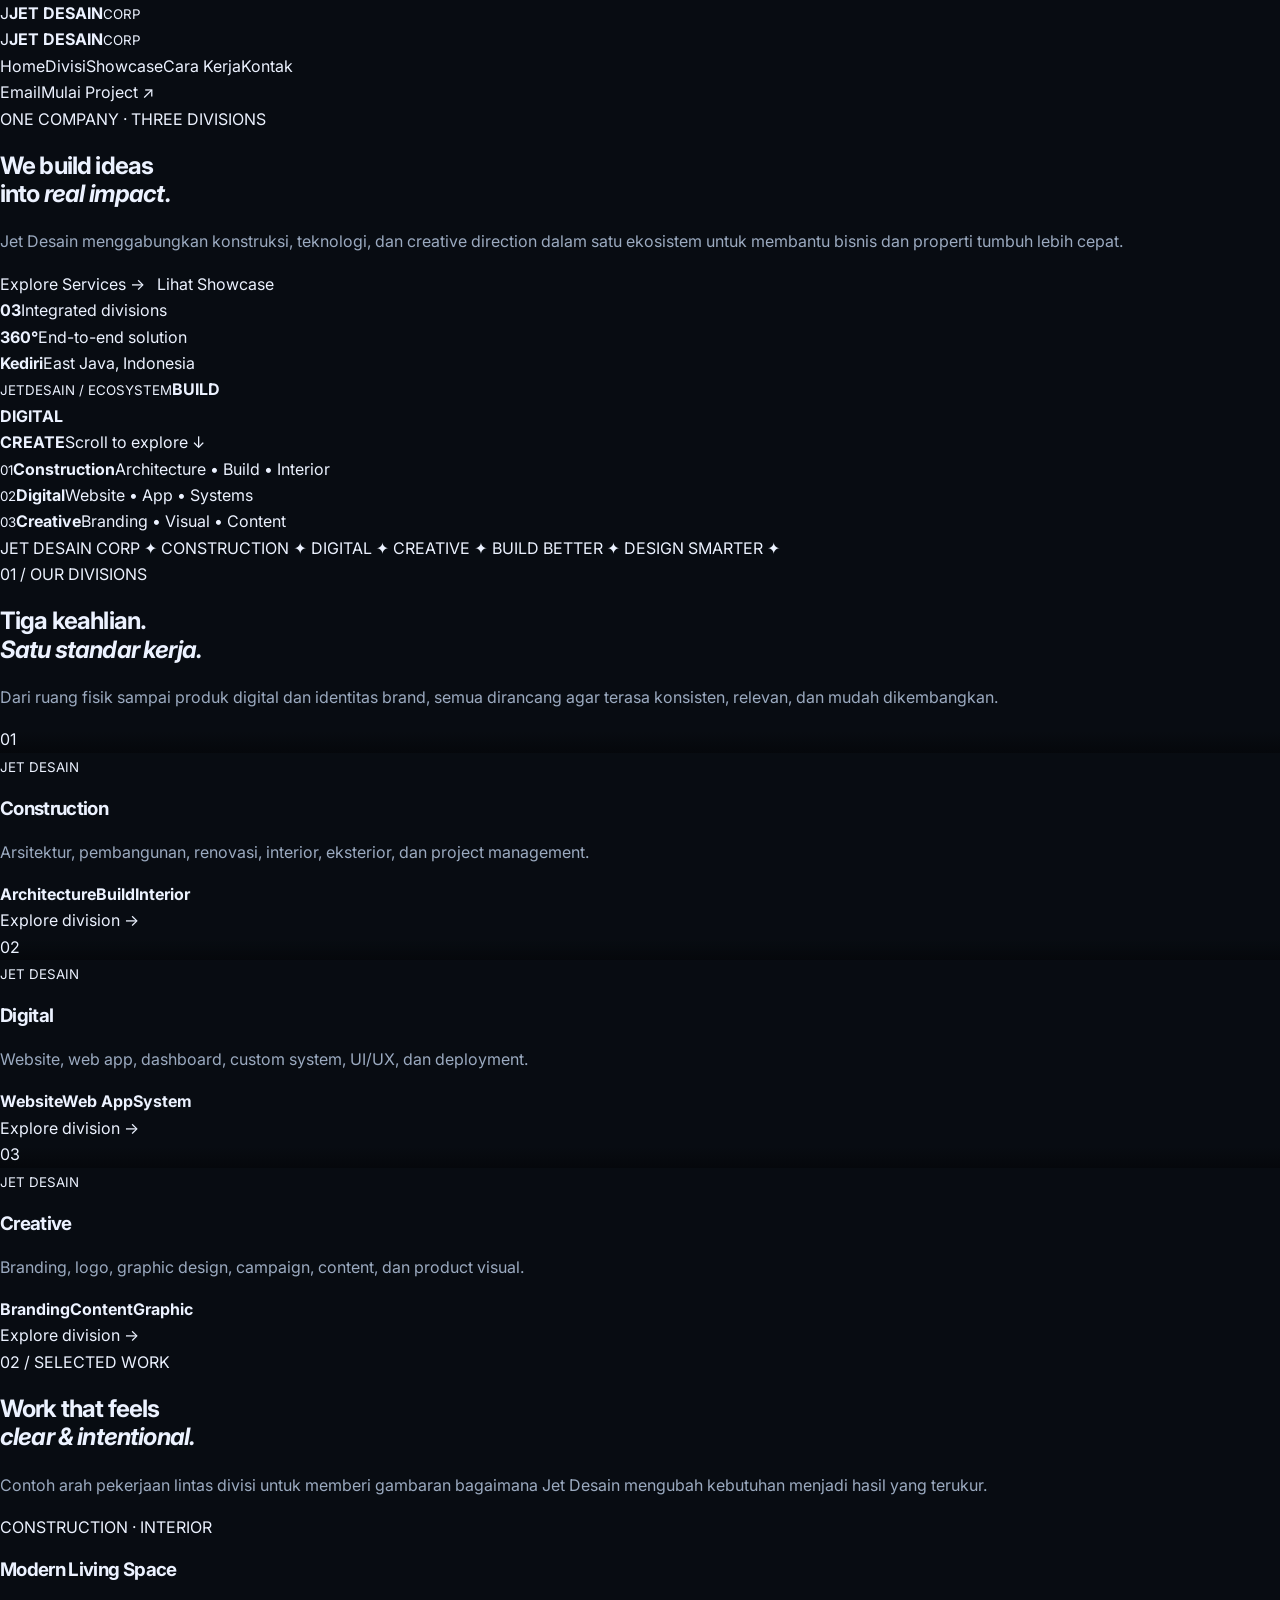
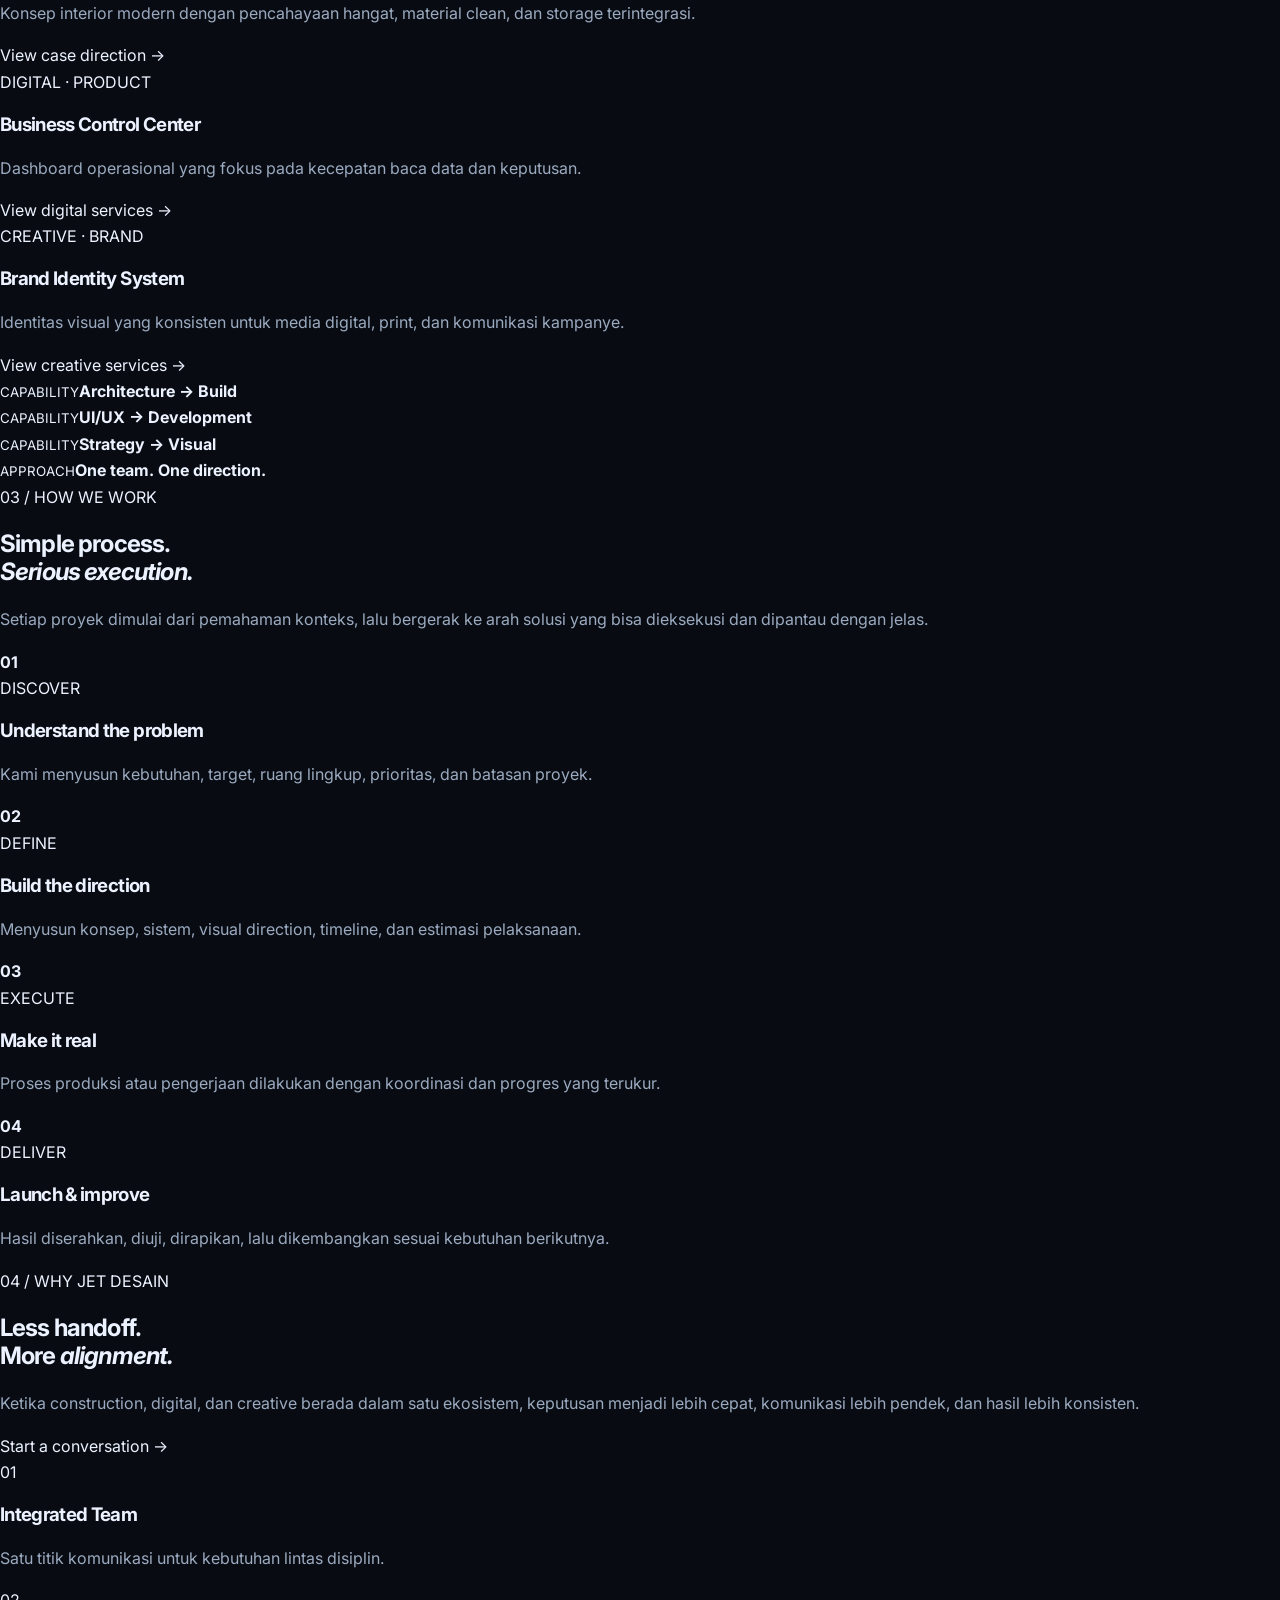
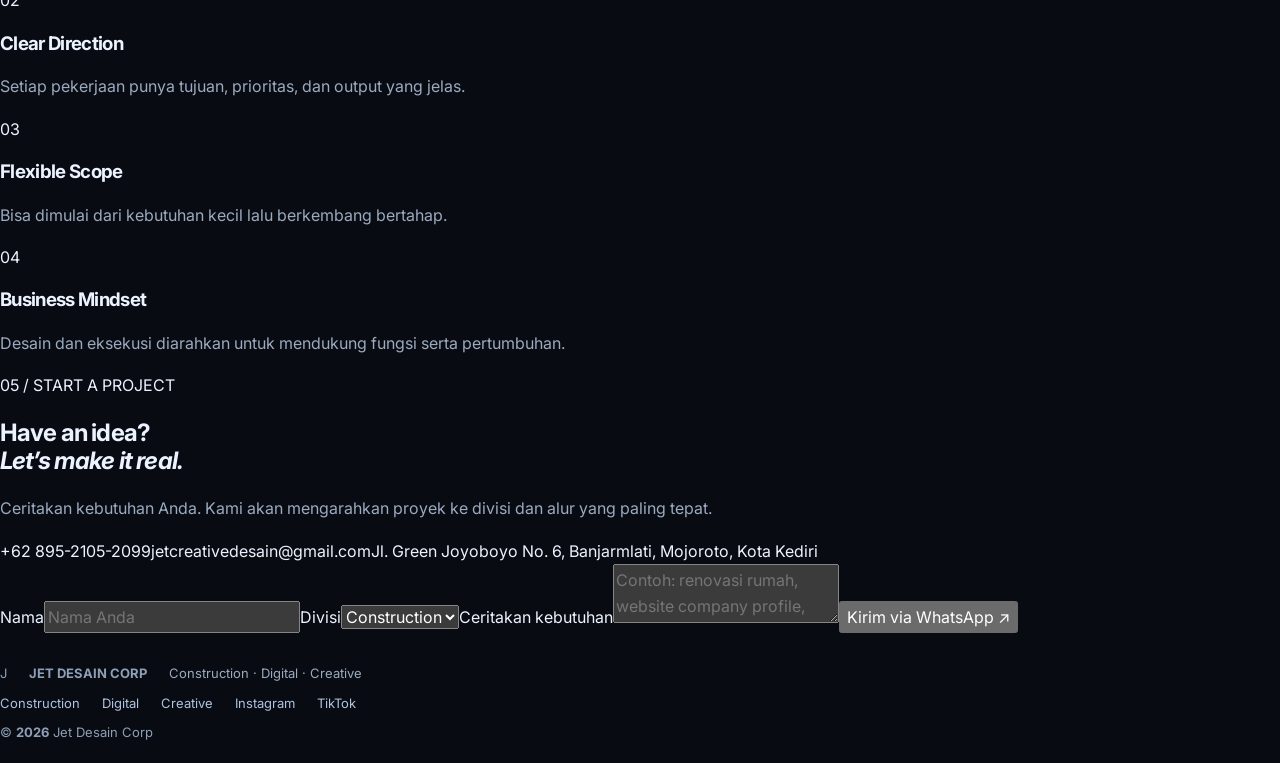
==== index.html @ b4446b08 "Redesign Jet Desain Corp app-like homepage" ====
<!doctype html><html lang="id"><head><meta charset="utf-8"><meta name="viewport" content="width=device-width,initial-scale=1,viewport-fit=cover"><meta name="theme-color" content="#05070b"><meta name="description" content="Jet Desain Corp — Construction, Digital, dan Creative dalam satu ekosistem terintegrasi."><title>Jet Desain Corp — Build. Digital. Creative.</title><link rel="icon" href="assets/favicon.svg"><link rel="manifest" href="manifest.webmanifest"><link rel="preconnect" href="https://fonts.googleapis.com"><link rel="preconnect" href="https://fonts.gstatic.com" crossorigin><link href="https://fonts.googleapis.com/css2?family=Inter:wght@400;500;600;700;800&family=Manrope:wght@500;600;700;800&display=swap" rel="stylesheet"><link rel="stylesheet" href="assets/style.css?v=app-5"></head><body data-page="home">
<div class="loader" id="loader"><div class="loader-mark"><span>J</span><b>JET DESAIN</b><small>CORP</small></div><div class="loader-line"><i></i></div></div>
<a class="skip-link" href="#main">Ke konten utama</a>
<header class="site-header"><div class="nav-shell"><a class="brand" href="index.html"><span class="brand-icon">J</span><span><b>JET DESAIN</b><small>CORP</small></span></a><nav class="desktop-nav"><a class="active" href="#home">Home</a><a href="#divisions">Divisi</a><a href="#showcase">Showcase</a><a href="#workflow">Cara Kerja</a><a href="#contact">Kontak</a></nav><div class="nav-actions"><a class="nav-link" href="mailto:jetcreativedesain@gmail.com">Email</a><a class="nav-cta" href="https://wa.me/6289521052099" target="_blank" rel="noopener">Mulai Project <span>↗</span></a></div></div></header>
<main id="main">
<section class="hero-shell reveal" id="home"><div class="hero-copy"><div class="eyebrow"><span></span>ONE COMPANY · THREE DIVISIONS</div><h1>We build ideas<br>into <em>real impact.</em></h1><p>Jet Desain menggabungkan konstruksi, teknologi, dan creative direction dalam satu ekosistem untuk membantu bisnis dan properti tumbuh lebih cepat.</p><div class="hero-actions"><a class="btn-primary" href="#divisions">Explore Services <span>→</span></a><a class="btn-secondary" href="#showcase">Lihat Showcase</a></div><div class="hero-stats"><div><b>03</b><span>Integrated divisions</span></div><div><b>360°</b><span>End-to-end solution</span></div><div><b>Kediri</b><span>East Java, Indonesia</span></div></div></div><div class="hero-visual"><div class="visual-grid"></div><div class="orbit orbit-a"></div><div class="orbit orbit-b"></div><div class="core-card"><small>JETDESAIN / ECOSYSTEM</small><strong>BUILD<br>DIGITAL<br>CREATE</strong><span>Scroll to explore ↓</span></div><div class="floating-card fc-a"><small>01</small><b>Construction</b><span>Architecture • Build • Interior</span></div><div class="floating-card fc-b"><small>02</small><b>Digital</b><span>Website • App • Systems</span></div><div class="floating-card fc-c"><small>03</small><b>Creative</b><span>Branding • Visual • Content</span></div></div></section>
<section class="ticker"><div>JET DESAIN CORP <span>✦</span> CONSTRUCTION <span>✦</span> DIGITAL <span>✦</span> CREATIVE <span>✦</span> BUILD BETTER <span>✦</span> DESIGN SMARTER <span>✦</span></div></section>
<section class="section reveal" id="divisions"><div class="section-head"><div><span class="kicker">01 / OUR DIVISIONS</span><h2>Tiga keahlian.<br><em>Satu standar kerja.</em></h2></div><p>Dari ruang fisik sampai produk digital dan identitas brand, semua dirancang agar terasa konsisten, relevan, dan mudah dikembangkan.</p></div><div class="division-grid">
<a class="division-card construction-card" href="construction.html"><div class="card-media" style="background-image:linear-gradient(180deg,transparent 20%,rgba(5,7,11,.92)),url('https://images.unsplash.com/photo-1503387762-592deb58ef4e?auto=format&fit=crop&w=1200&q=85')"><span>01</span></div><div class="division-body"><small>JET DESAIN</small><h3>Construction</h3><p>Arsitektur, pembangunan, renovasi, interior, eksterior, dan project management.</p><div class="card-tags"><b>Architecture</b><b>Build</b><b>Interior</b></div><span class="card-link">Explore division →</span></div></a>
<a class="division-card digital-card" href="digital.html"><div class="card-media" style="background-image:linear-gradient(180deg,transparent 20%,rgba(5,7,11,.92)),url('https://images.unsplash.com/photo-1555066931-4365d14bab8c?auto=format&fit=crop&w=1200&q=85')"><span>02</span></div><div class="division-body"><small>JET DESAIN</small><h3>Digital</h3><p>Website, web app, dashboard, custom system, UI/UX, dan deployment.</p><div class="card-tags"><b>Website</b><b>Web App</b><b>System</b></div><span class="card-link">Explore division →</span></div></a>
<a class="division-card creative-card" href="creative.html"><div class="card-media" style="background-image:linear-gradient(180deg,transparent 20%,rgba(5,7,11,.92)),url('https://images.unsplash.com/photo-1558655146-d09347e92766?auto=format&fit=crop&w=1200&q=85')"><span>03</span></div><div class="division-body"><small>JET DESAIN</small><h3>Creative</h3><p>Branding, logo, graphic design, campaign, content, dan product visual.</p><div class="card-tags"><b>Branding</b><b>Content</b><b>Graphic</b></div><span class="card-link">Explore division →</span></div></a>
</div></section>
<section class="section surface reveal" id="showcase"><div class="section-head"><div><span class="kicker">02 / SELECTED WORK</span><h2>Work that feels<br><em>clear & intentional.</em></h2></div><p>Contoh arah pekerjaan lintas divisi untuk memberi gambaran bagaimana Jet Desain mengubah kebutuhan menjadi hasil yang terukur.</p></div><div class="showcase-grid"><article class="showcase large"><div class="showcase-img" style="background-image:url('https://images.unsplash.com/photo-1600607687920-4e2a09cf159d?auto=format&fit=crop&w=1400&q=85')"></div><div class="showcase-info"><span>CONSTRUCTION · INTERIOR</span><h3>Modern Living Space</h3><p>Konsep interior modern dengan pencahayaan hangat, material clean, dan storage terintegrasi.</p><a href="construction.html">View case direction →</a></div></article><article class="showcase"><div class="showcase-img" style="background-image:url('https://images.unsplash.com/photo-1559028012-481c04fa702d?auto=format&fit=crop&w=1000&q=85')"></div><div class="showcase-info"><span>DIGITAL · PRODUCT</span><h3>Business Control Center</h3><p>Dashboard operasional yang fokus pada kecepatan baca data dan keputusan.</p><a href="digital.html">View digital services →</a></div></article><article class="showcase"><div class="showcase-img" style="background-image:url('https://images.unsplash.com/photo-1542744094-3a31f272c490?auto=format&fit=crop&w=1000&q=85')"></div><div class="showcase-info"><span>CREATIVE · BRAND</span><h3>Brand Identity System</h3><p>Identitas visual yang konsisten untuk media digital, print, dan komunikasi kampanye.</p><a href="creative.html">View creative services →</a></div></article></div></section>
<section class="section reveal"><div class="impact-strip"><div><small>CAPABILITY</small><b>Architecture → Build</b></div><div><small>CAPABILITY</small><b>UI/UX → Development</b></div><div><small>CAPABILITY</small><b>Strategy → Visual</b></div><div><small>APPROACH</small><b>One team. One direction.</b></div></div></section>
<section class="section reveal" id="workflow"><div class="section-head"><div><span class="kicker">03 / HOW WE WORK</span><h2>Simple process.<br><em>Serious execution.</em></h2></div><p>Setiap proyek dimulai dari pemahaman konteks, lalu bergerak ke arah solusi yang bisa dieksekusi dan dipantau dengan jelas.</p></div><div class="timeline"><article><b>01</b><div><span>DISCOVER</span><h3>Understand the problem</h3><p>Kami menyusun kebutuhan, target, ruang lingkup, prioritas, dan batasan proyek.</p></div></article><article><b>02</b><div><span>DEFINE</span><h3>Build the direction</h3><p>Menyusun konsep, sistem, visual direction, timeline, dan estimasi pelaksanaan.</p></div></article><article><b>03</b><div><span>EXECUTE</span><h3>Make it real</h3><p>Proses produksi atau pengerjaan dilakukan dengan koordinasi dan progres yang terukur.</p></div></article><article><b>04</b><div><span>DELIVER</span><h3>Launch & improve</h3><p>Hasil diserahkan, diuji, dirapikan, lalu dikembangkan sesuai kebutuhan berikutnya.</p></div></article></div></section>
<section class="section reveal"><div class="why-grid"><div class="why-copy"><span class="kicker">04 / WHY JET DESAIN</span><h2>Less handoff.<br>More <em>alignment.</em></h2><p>Ketika construction, digital, dan creative berada dalam satu ekosistem, keputusan menjadi lebih cepat, komunikasi lebih pendek, dan hasil lebih konsisten.</p><a class="text-link" href="#contact">Start a conversation →</a></div><div class="why-cards"><article><span>01</span><h3>Integrated Team</h3><p>Satu titik komunikasi untuk kebutuhan lintas disiplin.</p></article><article><span>02</span><h3>Clear Direction</h3><p>Setiap pekerjaan punya tujuan, prioritas, dan output yang jelas.</p></article><article><span>03</span><h3>Flexible Scope</h3><p>Bisa dimulai dari kebutuhan kecil lalu berkembang bertahap.</p></article><article><span>04</span><h3>Business Mindset</h3><p>Desain dan eksekusi diarahkan untuk mendukung fungsi serta pertumbuhan.</p></article></div></div></section>
<section class="section contact-section reveal" id="contact"><div class="contact-copy"><span class="kicker">05 / START A PROJECT</span><h2>Have an idea?<br><em>Let’s make it real.</em></h2><p>Ceritakan kebutuhan Anda. Kami akan mengarahkan proyek ke divisi dan alur yang paling tepat.</p><div class="contact-meta"><a href="https://wa.me/6289521052099">+62 895-2105-2099</a><a href="mailto:jetcreativedesain@gmail.com">jetcreativedesain@gmail.com</a><span>Jl. Green Joyoboyo No. 6, Banjarmlati, Mojoroto, Kota Kediri</span></div></div><form class="contact-form" id="contact-form"><label>Nama<input name="name" required placeholder="Nama Anda"></label><label>Divisi<select name="division"><option>Construction</option><option>Digital</option><option>Creative</option><option>Belum yakin</option></select></label><label class="full">Ceritakan kebutuhan<textarea name="message" required placeholder="Contoh: renovasi rumah, website company profile, branding baru..."></textarea></label><button class="btn-primary full" type="submit">Kirim via WhatsApp <span>↗</span></button></form></section>
</main>
<footer class="site-footer"><div class="footer-brand"><span class="brand-icon">J</span><div><b>JET DESAIN CORP</b><p>Construction · Digital · Creative</p></div></div><div class="footer-links"><a href="construction.html">Construction</a><a href="digital.html">Digital</a><a href="creative.html">Creative</a><a href="https://instagram.com/jetdesainkediri">Instagram</a><a href="https://tiktok.com/@jet.desain.interior">TikTok</a></div><span>© <b id="year"></b> Jet Desain Corp</span></footer>
<nav class="bottom-nav"><a class="active" href="#home">Home</a><a href="#divisions">Divisi</a><a class="main-action" href="https://wa.me/6289521052099">+</a><a href="#showcase">Work</a><a href="#contact">Kontak</a></nav>
<script src="assets/script.js?v=app-5"></script></body></html>
---- assets/style.css ----
:root{color-scheme:dark;--blue:#3688ff;--ink:#ecf2ff;--muted:#9baac0;--line:#213044;--bg:#080c12;--card:#111924;--nav:#0b1018}*{box-sizing:border-box}html{scroll-behavior:smooth;scroll-padding-top:26px}body{margin:0;background:var(--bg);color:var(--ink);font:16px/1.65 Inter,system-ui,sans-serif}a{color:inherit;text-decoration:none}button,input,select,textarea{font:inherit}button,a,input,select,textarea{-webkit-tap-highlight-color:transparent}button,a{touch-action:manipulation}a:focus-visible,button:focus-visible,input:focus-visible,select:focus-visible,textarea:focus-visible{outline:2px solid #74b4ff;outline-offset:4px}[hidden]{display:none!important}svg.icon{width:22px;height:22px;fill:none;stroke:currentColor;stroke-width:1.6;stroke-linecap:round;stroke-linejoin:round;vertical-align:middle;flex-shrink:0}h1,h2,h3{line-height:1.18;letter-spacing:-.035em}p{color:var(--muted)}.side-nav{position:fixed;inset:0 auto 0 0;width:224px;padding:36px 20px;border-right:1px solid var(--line);background:var(--nav);display:flex;flex-direction:column}.app-brand{display:flex;align-items:center;gap:12px;padding:0 10px;margin-bottom:56px}.logo{display:grid;place-items:center;width:40px;height:40px;background:#2679f0;border-radius:13px;font-weight:800}.app-brand b{font-size:15px;letter-spacing:.03em}.app-brand small{display:block;font-size:11px;letter-spacing:.3em;color:#879bb7}.side-nav nav{display:grid;gap:8px}.side-nav nav a{display:flex;gap:14px;align-items:center;padding:13px 17px;color:var(--muted);border-radius:12px;font-size:14px}.side-nav nav a.active,.side-nav nav a:hover{background:#142743;color:#79b4ff}.side-nav i{font-style:normal}.side-card{margin-top:auto;padding:20px;border:1px solid var(--line);border-radius:16px;font-size:14px}.side-card span{display:block;color:var(--muted);margin-bottom:10px}.side-card a{color:#7eb6ff}.app-main{max-width:1560px;margin-left:224px;padding:38px 48px 24px}.topbar{display:flex;align-items:center;justify-content:space-between;margin-bottom:28px}.top-label,.section-title span,.contact-card>div>span{font-size:11px;letter-spacing:.19em;color:#8b9db7}.topbar h1{font-size:25px;margin:5px 0}.top-actions{display:flex;align-items:center;gap:10px}.icon-btn{display:grid;place-items:center;width:44px;height:44px;border:1px solid var(--line);border-radius:14px}.profile{display:flex;gap:10px;align-items:center;padding:6px 12px 6px 6px;border:1px solid var(--line);border-radius:14px}.profile span{display:grid;place-items:center;background:#1b2b43;width:32px;height:32px;border-radius:10px;font-size:11px}.profile b{font-size:12px}.app-hero{position:relative;display:block;overflow:hidden;padding:48px;border:1px solid #27426a;border-radius:26px;background:radial-gradient(ellipse at 100% 0%,#142d52,transparent 65%),#101924}.badge{font-size:11px;letter-spacing:.15em;color:#81b7ff}.app-hero h2{font-size:clamp(38px,5vw,64px);margin:20px 0;line-height:1.04;max-width:740px;letter-spacing:-.05em}.app-hero em{font-style:normal;color:#4e99ff}.app-hero p{max-width:510px;margin-bottom:26px}.hero-orbit{display:none}.hero-actions{display:flex;gap:12px;flex-wrap:wrap}.primary-btn,.ghost-btn{display:inline-flex;align-items:center;justify-content:center;min-height:48px;padding:12px 21px;border-radius:12px;font-weight:600;font-size:14px;cursor:pointer;transition:background .2s,transform .2s}.primary-btn{background:#2679ef;color:#fff;border:1px solid #3a8afa}.primary-btn:hover{background:#368aff;transform:translateY(-1px)}.ghost-btn{background:transparent;border:1px solid #36506e;color:#bbcee7}.search-panel{margin:24px 0 0;background:transparent}.search-box{display:flex;gap:12px;align-items:center;padding:7px 8px 7px 18px;background:#111a27;border:1px solid var(--line);border-radius:14px}.search-box>span{color:#8ca3c0}.search-box input{flex:1;min-width:0;border:0;outline:none;padding:8px;background:transparent;color:var(--ink)}.search-box button{min-height:42px;border:0;border-radius:10px;padding:8px 20px;background:#203550;color:#c8ddff;cursor:pointer}.chips{display:flex;gap:8px;margin-top:14px;overflow:auto;scrollbar-width:none}.chip{border:1px solid var(--line);background:#101722;border-radius:10px;padding:9px 16px;color:#9eaec5;font-size:14px;cursor:pointer;white-space:nowrap}.chip.active{color:#8dbdff;border-color:#365988;background:#152a47}.content-section{padding-top:40px}.section-title{display:flex;justify-content:space-between;align-items:end;gap:16px;margin-bottom:20px}.section-title h2{font-size:25px;margin:8px 0 0}.section-title small{font-size:13px;color:var(--muted)}.division-list{display:grid;grid-template-columns:repeat(3,minmax(0,1fr));gap:16px}.division-item{position:relative;background:linear-gradient(145deg,#142031,#101720);border:1px solid var(--line);border-radius:19px;padding:25px;transition:transform .2s,border-color .2s}.division-item:hover{transform:translateY(-4px);border-color:#477bbd}.division-symbol,.project-icon,.detail-icon{display:grid;place-items:center;width:49px;height:49px;color:#70adff;background:#192e4d;border:1px solid #2b456b;border-radius:15px;margin-bottom:26px}.division-symbol svg,.detail-icon svg{width:27px;height:27px}.division-item small,.project-list small{font-size:11px;letter-spacing:.12em;color:#8295af}.division-item h3{font-size:22px;margin:8px 0 10px}.division-item p{font-size:14px;margin:0;min-height:68px}.tags{display:flex;gap:6px;flex-wrap:wrap;margin-top:22px}.tags b{font-size:11px;font-weight:400;color:#a4b4ca;background:#1b2738;border-radius:6px;padding:4px 7px}.go{position:absolute;right:24px;top:26px;color:#7e94ae}.metrics{display:flex;flex-wrap:wrap;gap:28px;margin:25px 0 0;padding:20px 0;border-bottom:1px solid var(--line)}.metrics div{display:flex;align-items:center;gap:10px}.metrics strong{font-size:18px;font-weight:600}.metrics span{font-size:13px;color:#8e9fb6}.project-list{display:grid;gap:12px}.project-list article{display:grid;grid-template-columns:auto minmax(0,1fr) auto;align-items:center;gap:18px;padding:22px;border:1px solid var(--line);background:#101720;border-radius:16px}.project-icon{margin:0}.project-list h3{font-size:18px;margin:6px 0}.project-list p{margin:0;font-size:14px}.project-list a{color:#8fbeff;font-size:14px;padding:10px}.contact-card{display:grid;grid-template-columns:minmax(0,1fr) minmax(0,1fr);gap:40px;margin-top:42px;padding:35px;border:1px solid #253a56;border-radius:23px;background:linear-gradient(130deg,#101a28,#0d1520)}.contact-card h2{font-size:32px;margin:12px 0}.contact-links{display:grid;gap:10px;font-size:14px}.contact-links a{color:#8dbdff;overflow-wrap:anywhere}.contact-card form{display:grid;gap:12px;align-content:start}.contact-card label{display:grid;gap:5px;color:#aebcd0;font-size:14px}.contact-card input,.contact-card select,.contact-card textarea{width:100%;min-width:0;padding:12px 14px;border:1px solid #2a3b53;background:#0b121d;color:#e1eaff;border-radius:11px}.contact-card textarea{resize:vertical;min-height:100px}.contact-card input::placeholder,.contact-card textarea::placeholder{color:#8495ac}footer{padding:30px 0 20px;display:grid;gap:8px;color:#8e9fb6;font-size:13px}footer p{margin:0;max-width:680px}footer div{display:flex;gap:22px;flex-wrap:wrap}footer a{color:#afc3df}.bottom-nav{display:none}.detail-app{max-width:1080px;margin:auto;padding:24px 28px 60px}.detail-top{position:sticky;top:14px;z-index:10;display:grid;grid-template-columns:44px 1fr 44px;align-items:center;padding:10px;background:rgba(15,23,35,.94);backdrop-filter:blur(18px);border:1px solid var(--line);border-radius:16px}.detail-top>a{display:grid;place-items:center;min-height:44px;color:#a8caff;background:#172338;border-radius:11px}.detail-top div{text-align:center}.detail-top small{display:block;font-size:10px;letter-spacing:.2em;color:#8fa4c0}.detail-top b{font-size:15px}.detail-hero{margin-top:22px;padding:44px;border:1px solid #2b4263;border-radius:23px;background:radial-gradient(ellipse at top right,#172e4e,transparent 70%),#101822}.detail-code{font-size:11px;letter-spacing:.18em;color:#8bbcff}.detail-icon{margin:24px 0}.detail-hero h1{font-size:clamp(38px,6vw,64px);margin:20px 0}.detail-hero p{max-width:610px;margin-bottom:28px}.service-board,.process-board{margin-top:36px}.service-board h2,.process-board h2,.quote-card h2{font-size:26px}.service-grid{display:grid;grid-template-columns:repeat(3,minmax(0,1fr));gap:14px}.service-grid article{padding:24px;border:1px solid var(--line);border-radius:17px;background:#101822}.service-grid i{display:grid;place-items:center;width:40px;height:40px;background:#1a2c47;border-radius:12px;color:#83b7ff;font-style:normal}.service-grid h3{font-size:18px;margin:22px 0 12px}.service-grid p{font-size:15px;margin:0}.process-board ol{list-style:none;padding:0;display:grid;grid-template-columns:repeat(2,minmax(0,1fr));gap:14px}.process-board li{display:flex;gap:20px;background:#101822;border:1px solid var(--line);padding:22px;border-radius:16px}.process-board li>b{font-size:20px;color:#629ff1}.process-board strong,.process-board small{display:block}.process-board small{font-size:14px;color:#93a5bf;margin-top:6px}.quote-card{margin-top:35px;border-radius:20px;padding:30px;background:#132540;border:1px solid #304c76}.division-switch{display:flex;gap:10px;flex-wrap:wrap;margin-top:18px}.division-switch a{font-size:14px;padding:9px 15px;border:1px solid var(--line);border-radius:10px;color:#a8bdd9}.division-switch a[aria-current]{background:#1c3455;border-color:#426594;color:#9fcaff}.empty-state{color:#b1c1d8;padding:24px;border:1px dashed #36506e;border-radius:16px;margin-top:16px}.skip-link{position:fixed;top:-90px;left:20px;background:#2679ef;padding:12px 20px;z-index:100}.skip-link:focus{top:12px}@media(min-width:1600px){.app-main{margin-inline:auto;padding-left:272px}}@media(max-width:1100px){.side-nav{width:190px}.app-main{margin-left:190px;padding:30px}.division-list{gap:10px}.division-item{padding:19px}.division-item h3{font-size:20px}.section-title small{display:none}.tags{gap:4px}}@media(max-width:850px){.side-nav{display:none}.app-main{margin:0;padding:24px}.bottom-nav{position:fixed;z-index:30;bottom:0;left:0;right:0;display:grid;grid-template-columns:repeat(5,minmax(0,1fr));gap:4px;background:rgba(12,19,30,.97);backdrop-filter:blur(20px);border-top:1px solid #2a3a50;padding:9px 10px calc(9px + env(safe-area-inset-bottom))}.bottom-nav a{display:grid;place-items:center;gap:5px;color:#93a5bf;padding:6px 2px;border-radius:10px;font-size:11px;min-height:52px}.bottom-nav i{display:grid;place-items:center;font-style:normal}.bottom-nav a.active{color:#82b8ff;background:#1a2b44}.bottom-nav .main-action{color:#7db3ff}.bottom-nav .main-action i{background:#2679ef;color:#fff;border-radius:9px;padding:3px}.app-shell,.detail-app{padding-bottom:100px}.contact-card{gap:24px;padding:26px}.division-list{grid-template-columns:1fr}.division-item{display:grid;grid-template-columns:50px minmax(0,1fr);gap:18px;padding:24px}.division-symbol{margin:0}.division-item p{min-height:0}.division-item h3{font-size:23px}.division-item small{font-size:10px}.go{top:23px}.tags{margin-top:14px}.content-section{padding-top:30px}.app-hero{padding:34px}.detail-app{padding-inline:20px}.service-grid{grid-template-columns:repeat(2,minmax(0,1fr))}}@media(max-width:560px){html{scroll-padding-top:18px}.app-main{padding:22px 18px}.topbar{margin-bottom:24px}.topbar h1{font-size:22px}.profile b{display:none}.profile{padding:6px}.top-actions{gap:7px}.top-label{font-size:10px}.app-hero{padding:30px 24px;border-radius:21px}.app-hero h2{font-size:39px}.app-hero p{font-size:15px}.badge{font-size:9px;letter-spacing:.1em}.hero-actions{gap:8px}.hero-actions a{padding:12px 15px;font-size:13px}.section-title h2{font-size:23px}.division-item{padding:20px;gap:14px;grid-template-columns:42px minmax(0,1fr)}.division-symbol{width:42px;height:42px;border-radius:13px}.go{right:16px;top:19px}.division-item h3{font-size:21px}.division-item p{font-size:14px}.metrics{gap:15px}.metrics div{gap:7px}.project-list article{grid-template-columns:40px minmax(0,1fr);gap:14px;padding:18px}.project-icon{width:40px;height:40px}.project-list article>a{grid-column:2;padding:0}.project-list h3{font-size:17px}.contact-card{grid-template-columns:1fr;padding:24px 20px}.contact-card h2{font-size:28px}.search-box input{font-size:14px}.search-box{padding-left:12px;gap:6px}.search-box button{padding:8px 12px;font-size:14px}.chips{gap:6px}.chip{font-size:13px;padding:8px 12px}.detail-app{padding:14px 16px 100px}.detail-hero{padding:28px 23px}.detail-hero h1{font-size:39px}.service-grid{grid-template-columns:1fr}.service-grid article{padding:24px}.process-board ol{grid-template-columns:1fr}.division-switch{gap:6px}.division-switch a{font-size:12px;padding:9px 11px}.quote-card{padding:25px}.service-board h2,.process-board h2{font-size:23px}footer div{gap:14px}a,input,select,textarea{min-width:0}}@media(prefers-reduced-motion:reduce){html{scroll-behavior:auto}*{transition:none!important}}
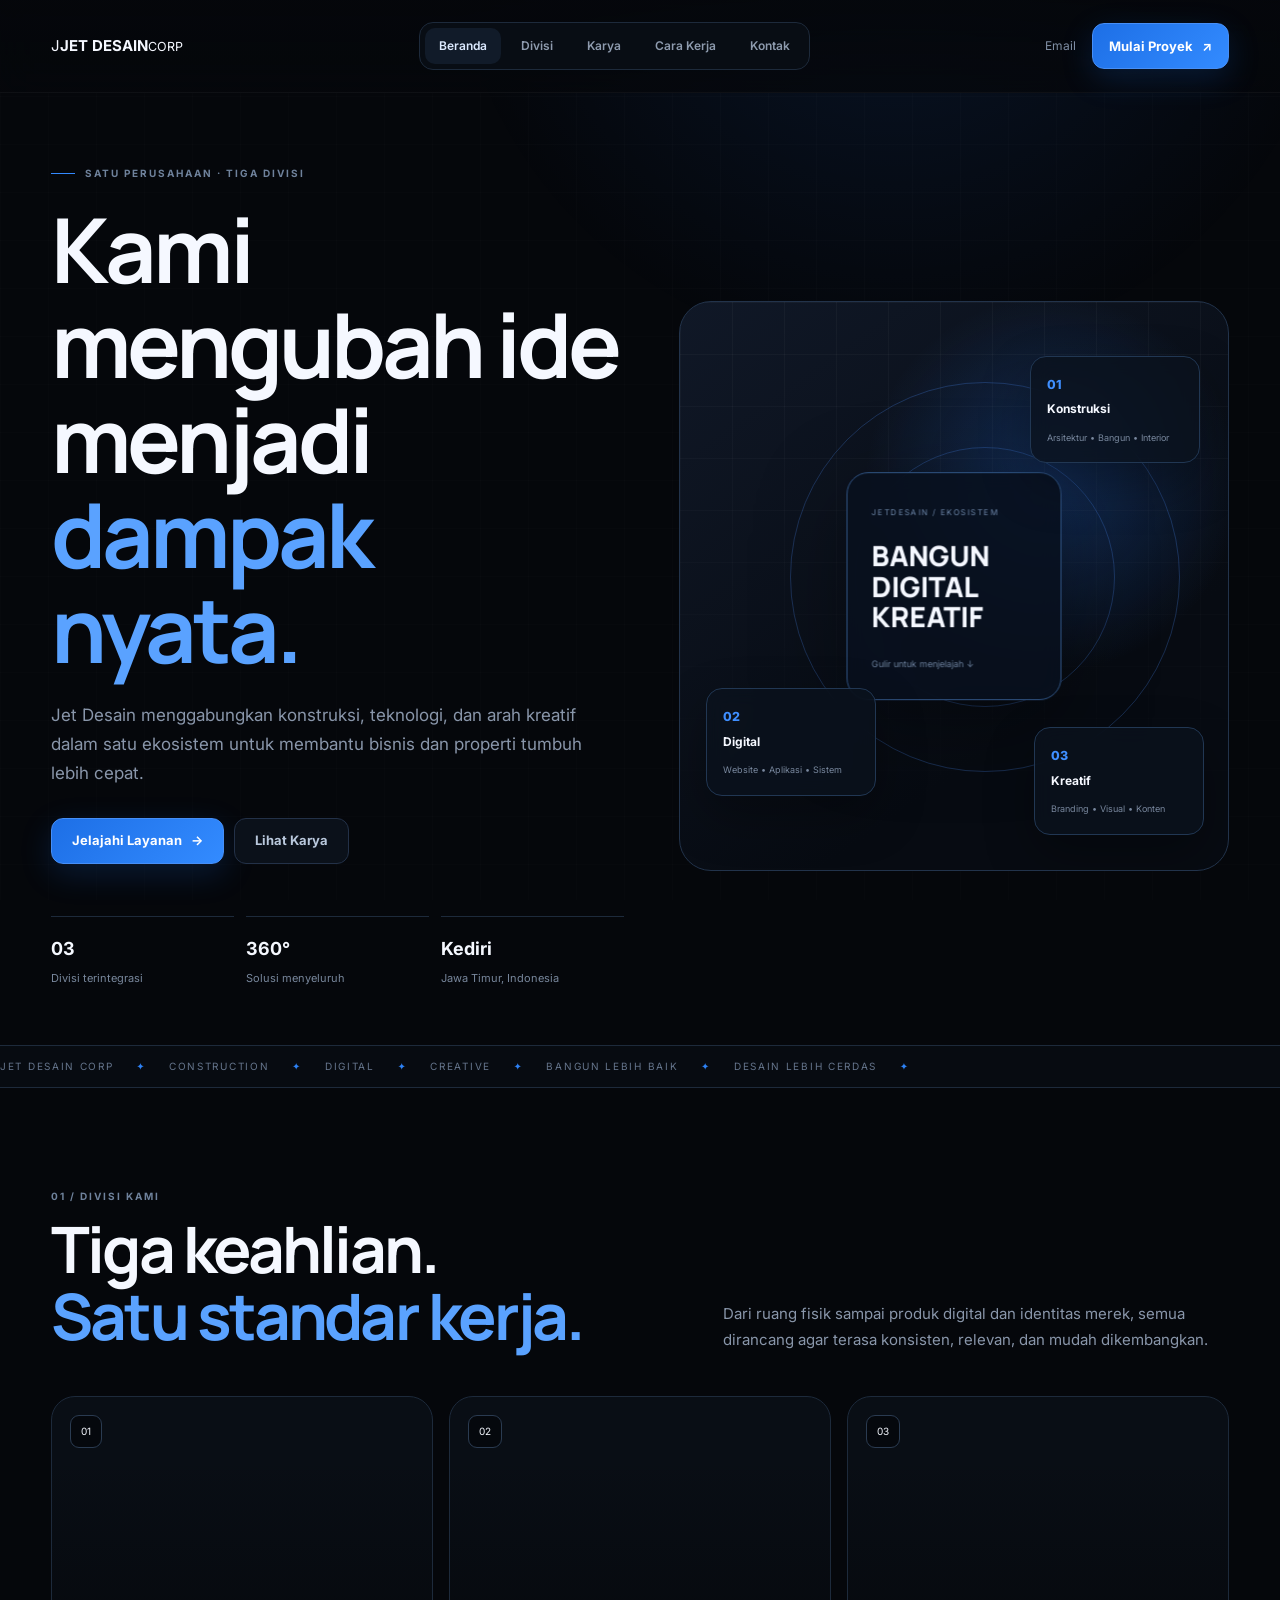
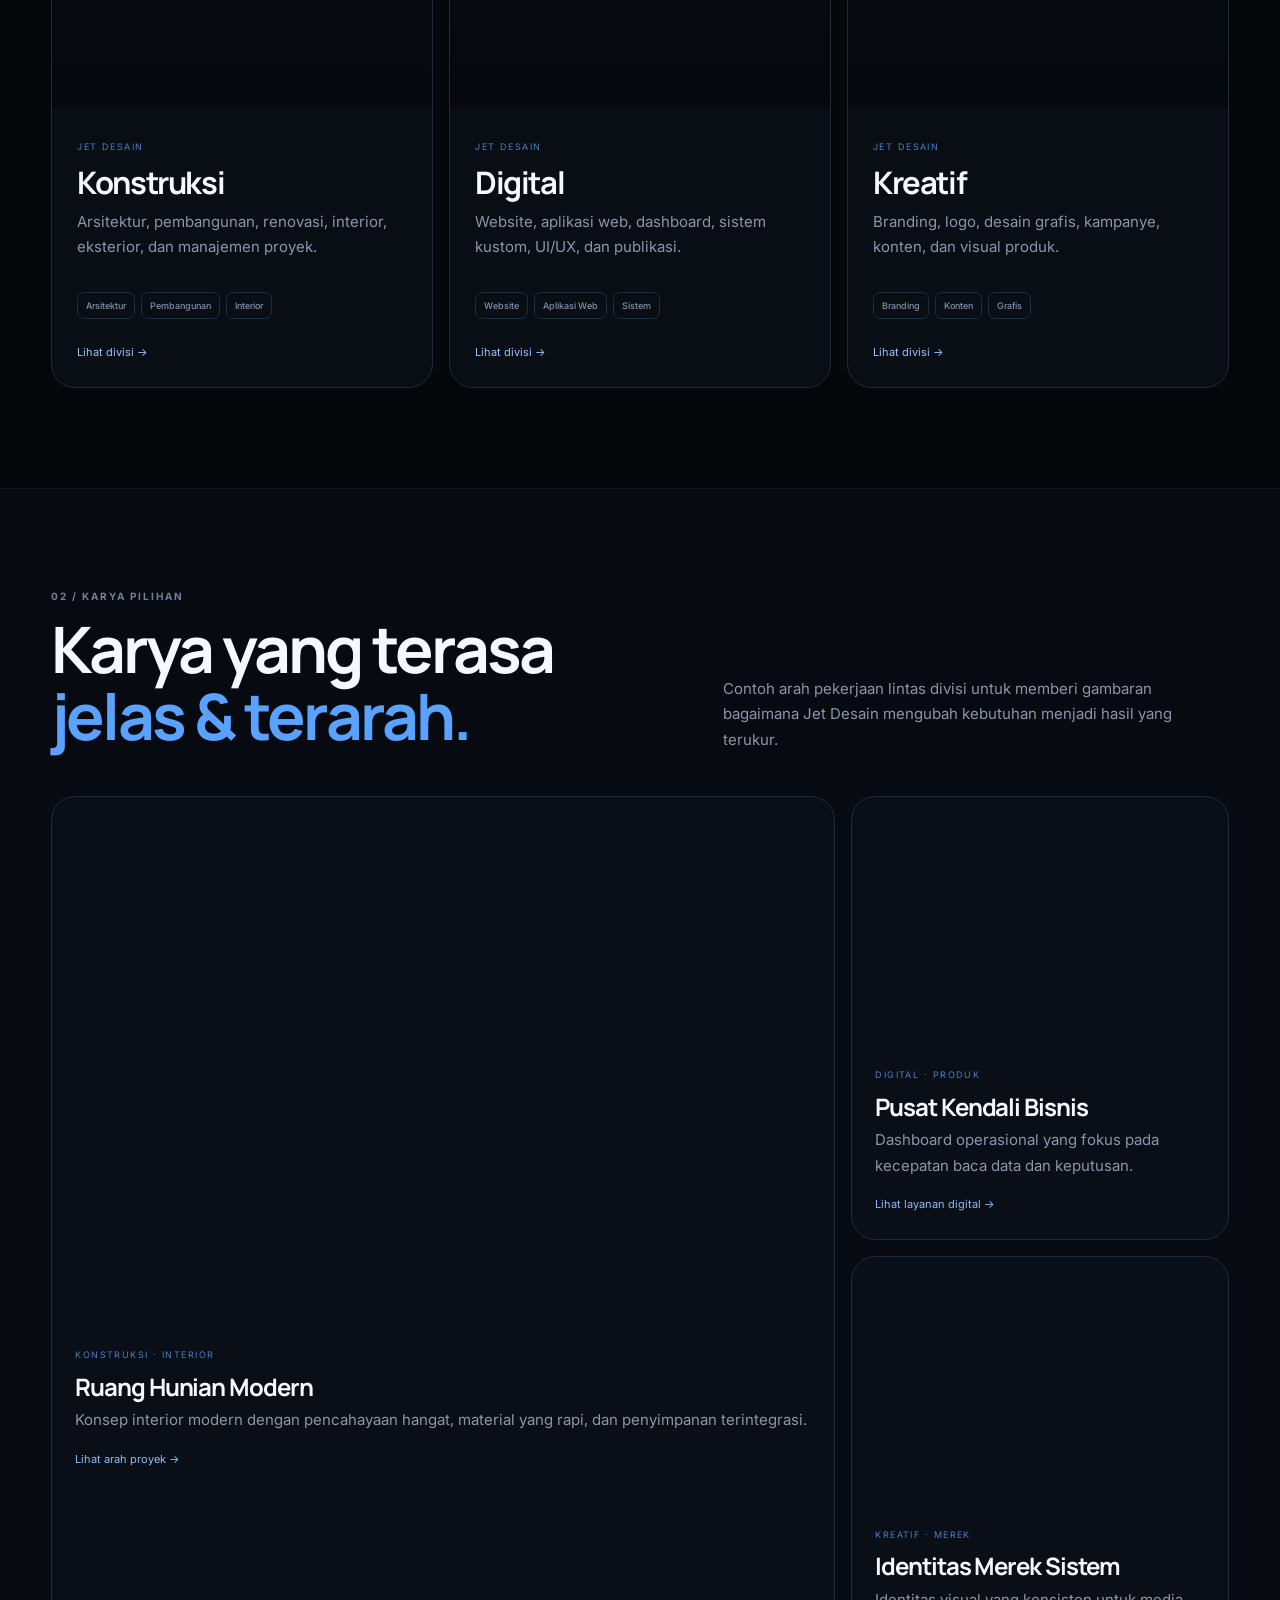
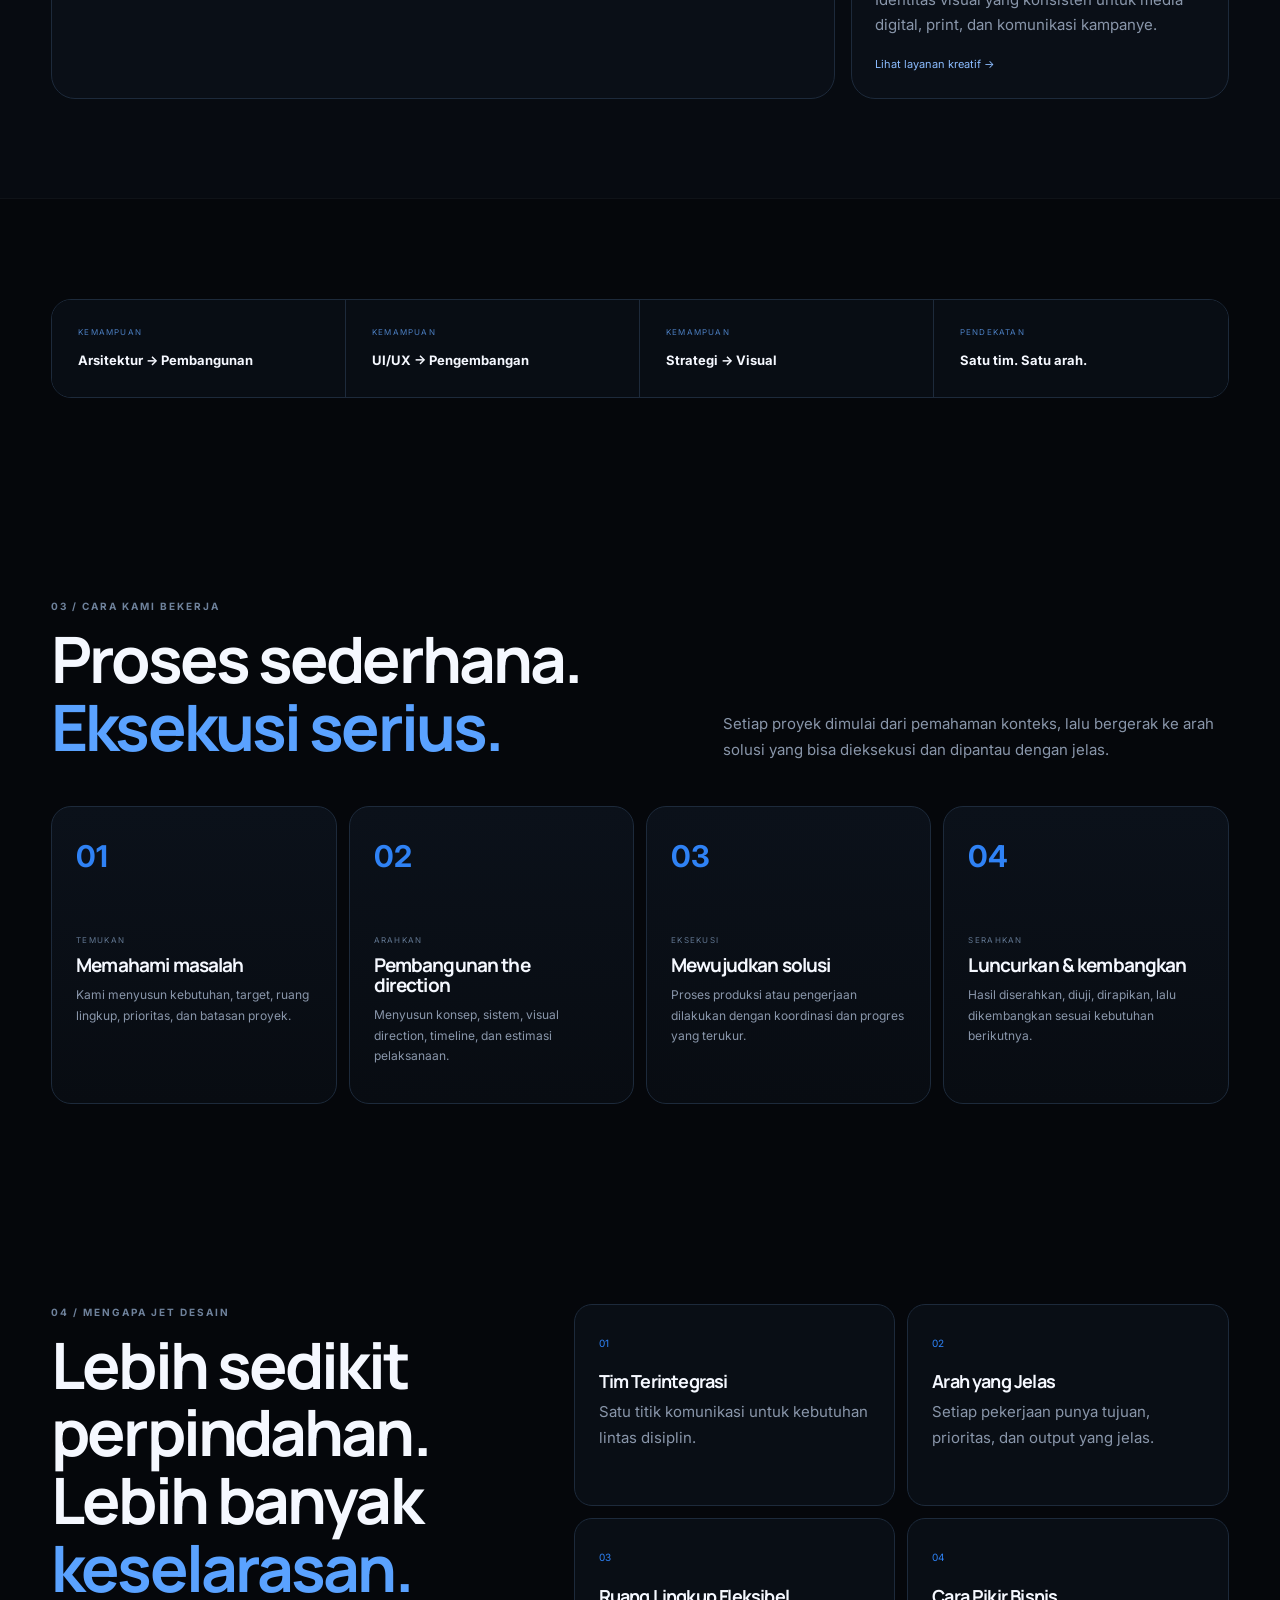
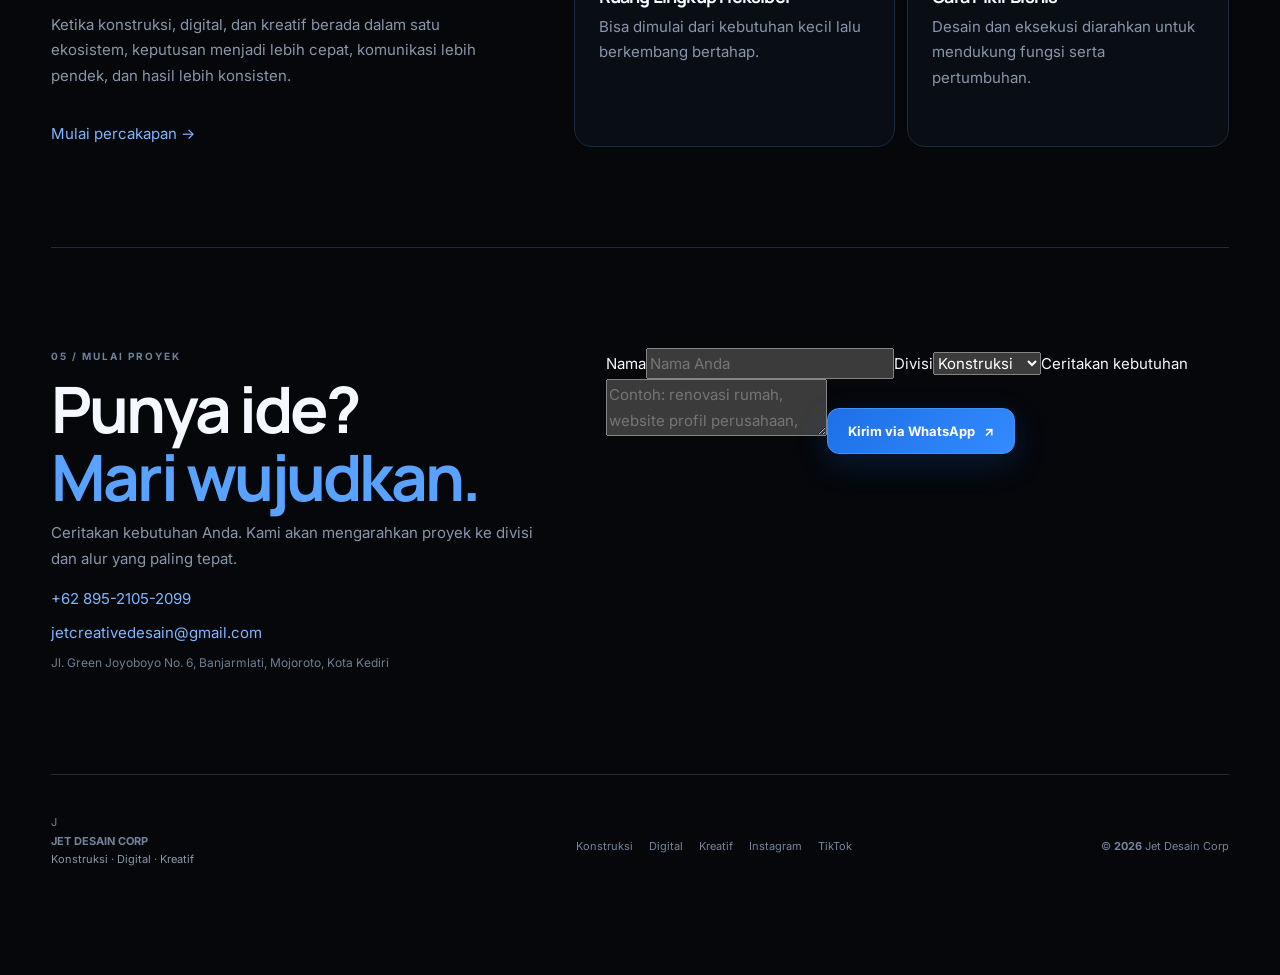
==== commit 8393c267: "Ubah seluruh konten website ke Bahasa Indonesia" ====
--- a/index.html
+++ b/index.html
@@ -1,21 +1,21 @@
-<!doctype html><html lang="id"><head><meta charset="utf-8"><meta name="viewport" content="width=device-width,initial-scale=1,viewport-fit=cover"><meta name="theme-color" content="#05070b"><meta name="description" content="Jet Desain Corp — Construction, Digital, dan Creative dalam satu ekosistem terintegrasi."><title>Jet Desain Corp — Build. Digital. Creative.</title><link rel="icon" href="assets/favicon.svg"><link rel="manifest" href="manifest.webmanifest"><link rel="preconnect" href="https://fonts.googleapis.com"><link rel="preconnect" href="https://fonts.gstatic.com" crossorigin><link href="https://fonts.googleapis.com/css2?family=Inter:wght@400;500;600;700;800&family=Manrope:wght@500;600;700;800&display=swap" rel="stylesheet"><link rel="stylesheet" href="assets/style.css?v=app-5"></head><body data-page="home">
+<!doctype html><html lang="id"><head><meta charset="utf-8"><meta name="viewport" konten="width=device-width,initial-scale=1,viewport-fit=cover"><meta name="theme-color" konten="#05070b"><meta name="description" konten="Jet Desain Corp — Konstruksi, Digital, dan Kreatif dalam satu ekosistem terintegrasi."><title>Jet Desain Corp — Bangun. Digital. Kreatif.</title><link rel="icon" href="assets/favicon.svg"><link rel="manifest" href="manifest.webmanifest"><link rel="preconnect" href="https://fonts.googleapis.com"><link rel="preconnect" href="https://fonts.gstatic.com" crossorigin><link href="https://fonts.googleapis.com/css2?family=Inter:wght@400;500;600;700;800&family=Manrope:wght@500;600;700;800&display=swap" rel="stylesheet"><link rel="stylesheet" href="assets/style.css?v=app-5"></head><body data-page="home">
 <div class="loader" id="loader"><div class="loader-mark"><span>J</span><b>JET DESAIN</b><small>CORP</small></div><div class="loader-line"><i></i></div></div>
 <a class="skip-link" href="#main">Ke konten utama</a>
-<header class="site-header"><div class="nav-shell"><a class="brand" href="index.html"><span class="brand-icon">J</span><span><b>JET DESAIN</b><small>CORP</small></span></a><nav class="desktop-nav"><a class="active" href="#home">Home</a><a href="#divisions">Divisi</a><a href="#showcase">Showcase</a><a href="#workflow">Cara Kerja</a><a href="#contact">Kontak</a></nav><div class="nav-actions"><a class="nav-link" href="mailto:jetcreativedesain@gmail.com">Email</a><a class="nav-cta" href="https://wa.me/6289521052099" target="_blank" rel="noopener">Mulai Project <span>↗</span></a></div></div></header>
+<header class="site-header"><div class="nav-shell"><a class="merek" href="index.html"><span class="merek-icon">J</span><span><b>JET DESAIN</b><small>CORP</small></span></a><nav class="desktop-nav"><a class="active" href="#home">Beranda</a><a href="#divisions">Divisi</a><a href="#showcase">Karya</a><a href="#workflow">Cara Kerja</a><a href="#contact">Kontak</a></nav><div class="nav-actions"><a class="nav-link" href="mailto:jetcreativedesain@gmail.com">Email</a><a class="nav-cta" href="https://wa.me/6289521052099" target="_blank" rel="noopener">Mulai Proyek <span>↗</span></a></div></div></header>
 <main id="main">
-<section class="hero-shell reveal" id="home"><div class="hero-copy"><div class="eyebrow"><span></span>ONE COMPANY · THREE DIVISIONS</div><h1>We build ideas<br>into <em>real impact.</em></h1><p>Jet Desain menggabungkan konstruksi, teknologi, dan creative direction dalam satu ekosistem untuk membantu bisnis dan properti tumbuh lebih cepat.</p><div class="hero-actions"><a class="btn-primary" href="#divisions">Explore Services <span>→</span></a><a class="btn-secondary" href="#showcase">Lihat Showcase</a></div><div class="hero-stats"><div><b>03</b><span>Integrated divisions</span></div><div><b>360°</b><span>End-to-end solution</span></div><div><b>Kediri</b><span>East Java, Indonesia</span></div></div></div><div class="hero-visual"><div class="visual-grid"></div><div class="orbit orbit-a"></div><div class="orbit orbit-b"></div><div class="core-card"><small>JETDESAIN / ECOSYSTEM</small><strong>BUILD<br>DIGITAL<br>CREATE</strong><span>Scroll to explore ↓</span></div><div class="floating-card fc-a"><small>01</small><b>Construction</b><span>Architecture • Build • Interior</span></div><div class="floating-card fc-b"><small>02</small><b>Digital</b><span>Website • App • Systems</span></div><div class="floating-card fc-c"><small>03</small><b>Creative</b><span>Branding • Visual • Content</span></div></div></section>
-<section class="ticker"><div>JET DESAIN CORP <span>✦</span> CONSTRUCTION <span>✦</span> DIGITAL <span>✦</span> CREATIVE <span>✦</span> BUILD BETTER <span>✦</span> DESIGN SMARTER <span>✦</span></div></section>
-<section class="section reveal" id="divisions"><div class="section-head"><div><span class="kicker">01 / OUR DIVISIONS</span><h2>Tiga keahlian.<br><em>Satu standar kerja.</em></h2></div><p>Dari ruang fisik sampai produk digital dan identitas brand, semua dirancang agar terasa konsisten, relevan, dan mudah dikembangkan.</p></div><div class="division-grid">
-<a class="division-card construction-card" href="construction.html"><div class="card-media" style="background-image:linear-gradient(180deg,transparent 20%,rgba(5,7,11,.92)),url('https://images.unsplash.com/photo-1503387762-592deb58ef4e?auto=format&fit=crop&w=1200&q=85')"><span>01</span></div><div class="division-body"><small>JET DESAIN</small><h3>Construction</h3><p>Arsitektur, pembangunan, renovasi, interior, eksterior, dan project management.</p><div class="card-tags"><b>Architecture</b><b>Build</b><b>Interior</b></div><span class="card-link">Explore division →</span></div></a>
-<a class="division-card digital-card" href="digital.html"><div class="card-media" style="background-image:linear-gradient(180deg,transparent 20%,rgba(5,7,11,.92)),url('https://images.unsplash.com/photo-1555066931-4365d14bab8c?auto=format&fit=crop&w=1200&q=85')"><span>02</span></div><div class="division-body"><small>JET DESAIN</small><h3>Digital</h3><p>Website, web app, dashboard, custom system, UI/UX, dan deployment.</p><div class="card-tags"><b>Website</b><b>Web App</b><b>System</b></div><span class="card-link">Explore division →</span></div></a>
-<a class="division-card creative-card" href="creative.html"><div class="card-media" style="background-image:linear-gradient(180deg,transparent 20%,rgba(5,7,11,.92)),url('https://images.unsplash.com/photo-1558655146-d09347e92766?auto=format&fit=crop&w=1200&q=85')"><span>03</span></div><div class="division-body"><small>JET DESAIN</small><h3>Creative</h3><p>Branding, logo, graphic design, campaign, content, dan product visual.</p><div class="card-tags"><b>Branding</b><b>Content</b><b>Graphic</b></div><span class="card-link">Explore division →</span></div></a>
+<section class="hero-shell reveal" id="home"><div class="hero-copy"><div class="eyebrow"><span></span>SATU PERUSAHAAN · TIGA DIVISI</div><h1>Kami mengubah ide<br>menjadi <em>dampak nyata.</em></h1><p>Jet Desain menggabungkan konstruksi, teknologi, dan arah kreatif dalam satu ekosistem untuk membantu bisnis dan properti tumbuh lebih cepat.</p><div class="hero-actions"><a class="btn-primary" href="#divisions">Jelajahi Layanan <span>→</span></a><a class="btn-secondary" href="#showcase">Lihat Karya</a></div><div class="hero-stats"><div><b>03</b><span>Divisi terintegrasi</span></div><div><b>360°</b><span>Solusi menyeluruh</span></div><div><b>Kediri</b><span>Jawa Timur, Indonesia</span></div></div></div><div class="hero-visual"><div class="visual-grid"></div><div class="orbit orbit-a"></div><div class="orbit orbit-b"></div><div class="core-card"><small>JETDESAIN / EKOSISTEM</small><strong>BANGUN<br>DIGITAL<br>KREATIF</strong><span>Gulir untuk menjelajah ↓</span></div><div class="floating-card fc-a"><small>01</small><b>Konstruksi</b><span>Arsitektur • Bangun • Interior</span></div><div class="floating-card fc-b"><small>02</small><b>Digital</b><span>Website • Aplikasi • Sistem</span></div><div class="floating-card fc-c"><small>03</small><b>Kreatif</b><span>Branding • Visual • Konten</span></div></div></section>
+<section class="ticker"><div>JET DESAIN CORP <span>✦</span> CONSTRUCTION <span>✦</span> DIGITAL <span>✦</span> CREATIVE <span>✦</span> BANGUN LEBIH BAIK <span>✦</span> DESAIN LEBIH CERDAS <span>✦</span></div></section>
+<section class="section reveal" id="divisions"><div class="section-head"><div><span class="kicker">01 / DIVISI KAMI</span><h2>Tiga keahlian.<br><em>Satu standar kerja.</em></h2></div><p>Dari ruang fisik sampai produk digital dan identitas merek, semua dirancang agar terasa konsisten, relevan, dan mudah dikembangkan.</p></div><div class="division-grid">
+<a class="division-card construction-card" href="construction.html"><div class="card-media" style="background-image:linear-gradient(180deg,transparent 20%,rgba(5,7,11,.92)),url('https://images.unsplash.com/photo-1503387762-592deb58ef4e?auto=formulirat&fit=crop&w=1200&q=85')"><span>01</span></div><div class="division-body"><small>JET DESAIN</small><h3>Konstruksi</h3><p>Arsitektur, pembangunan, renovasi, interior, eksterior, dan manajemen proyek.</p><div class="card-tags"><b>Arsitektur</b><b>Pembangunan</b><b>Interior</b></div><span class="card-link">Lihat divisi →</span></div></a>
+<a class="division-card digital-card" href="digital.html"><div class="card-media" style="background-image:linear-gradient(180deg,transparent 20%,rgba(5,7,11,.92)),url('https://images.unsplash.com/photo-1555066931-4365d14bab8c?auto=formulirat&fit=crop&w=1200&q=85')"><span>02</span></div><div class="division-body"><small>JET DESAIN</small><h3>Digital</h3><p>Website, aplikasi web, dashboard, sistem kustom, UI/UX, dan publikasi.</p><div class="card-tags"><b>Website</b><b>Aplikasi Web</b><b>Sistem</b></div><span class="card-link">Lihat divisi →</span></div></a>
+<a class="division-card creative-card" href="creative.html"><div class="card-media" style="background-image:linear-gradient(180deg,transparent 20%,rgba(5,7,11,.92)),url('https://images.unsplash.com/photo-1558655146-d09347e92766?auto=formulirat&fit=crop&w=1200&q=85')"><span>03</span></div><div class="division-body"><small>JET DESAIN</small><h3>Kreatif</h3><p>Branding, logo, desain grafis, kampanye, konten, dan visual produk.</p><div class="card-tags"><b>Branding</b><b>Konten</b><b>Grafis</b></div><span class="card-link">Lihat divisi →</span></div></a>
 </div></section>
-<section class="section surface reveal" id="showcase"><div class="section-head"><div><span class="kicker">02 / SELECTED WORK</span><h2>Work that feels<br><em>clear & intentional.</em></h2></div><p>Contoh arah pekerjaan lintas divisi untuk memberi gambaran bagaimana Jet Desain mengubah kebutuhan menjadi hasil yang terukur.</p></div><div class="showcase-grid"><article class="showcase large"><div class="showcase-img" style="background-image:url('https://images.unsplash.com/photo-1600607687920-4e2a09cf159d?auto=format&fit=crop&w=1400&q=85')"></div><div class="showcase-info"><span>CONSTRUCTION · INTERIOR</span><h3>Modern Living Space</h3><p>Konsep interior modern dengan pencahayaan hangat, material clean, dan storage terintegrasi.</p><a href="construction.html">View case direction →</a></div></article><article class="showcase"><div class="showcase-img" style="background-image:url('https://images.unsplash.com/photo-1559028012-481c04fa702d?auto=format&fit=crop&w=1000&q=85')"></div><div class="showcase-info"><span>DIGITAL · PRODUCT</span><h3>Business Control Center</h3><p>Dashboard operasional yang fokus pada kecepatan baca data dan keputusan.</p><a href="digital.html">View digital services →</a></div></article><article class="showcase"><div class="showcase-img" style="background-image:url('https://images.unsplash.com/photo-1542744094-3a31f272c490?auto=format&fit=crop&w=1000&q=85')"></div><div class="showcase-info"><span>CREATIVE · BRAND</span><h3>Brand Identity System</h3><p>Identitas visual yang konsisten untuk media digital, print, dan komunikasi kampanye.</p><a href="creative.html">View creative services →</a></div></article></div></section>
-<section class="section reveal"><div class="impact-strip"><div><small>CAPABILITY</small><b>Architecture → Build</b></div><div><small>CAPABILITY</small><b>UI/UX → Development</b></div><div><small>CAPABILITY</small><b>Strategy → Visual</b></div><div><small>APPROACH</small><b>One team. One direction.</b></div></div></section>
-<section class="section reveal" id="workflow"><div class="section-head"><div><span class="kicker">03 / HOW WE WORK</span><h2>Simple process.<br><em>Serious execution.</em></h2></div><p>Setiap proyek dimulai dari pemahaman konteks, lalu bergerak ke arah solusi yang bisa dieksekusi dan dipantau dengan jelas.</p></div><div class="timeline"><article><b>01</b><div><span>DISCOVER</span><h3>Understand the problem</h3><p>Kami menyusun kebutuhan, target, ruang lingkup, prioritas, dan batasan proyek.</p></div></article><article><b>02</b><div><span>DEFINE</span><h3>Build the direction</h3><p>Menyusun konsep, sistem, visual direction, timeline, dan estimasi pelaksanaan.</p></div></article><article><b>03</b><div><span>EXECUTE</span><h3>Make it real</h3><p>Proses produksi atau pengerjaan dilakukan dengan koordinasi dan progres yang terukur.</p></div></article><article><b>04</b><div><span>DELIVER</span><h3>Launch & improve</h3><p>Hasil diserahkan, diuji, dirapikan, lalu dikembangkan sesuai kebutuhan berikutnya.</p></div></article></div></section>
-<section class="section reveal"><div class="why-grid"><div class="why-copy"><span class="kicker">04 / WHY JET DESAIN</span><h2>Less handoff.<br>More <em>alignment.</em></h2><p>Ketika construction, digital, dan creative berada dalam satu ekosistem, keputusan menjadi lebih cepat, komunikasi lebih pendek, dan hasil lebih konsisten.</p><a class="text-link" href="#contact">Start a conversation →</a></div><div class="why-cards"><article><span>01</span><h3>Integrated Team</h3><p>Satu titik komunikasi untuk kebutuhan lintas disiplin.</p></article><article><span>02</span><h3>Clear Direction</h3><p>Setiap pekerjaan punya tujuan, prioritas, dan output yang jelas.</p></article><article><span>03</span><h3>Flexible Scope</h3><p>Bisa dimulai dari kebutuhan kecil lalu berkembang bertahap.</p></article><article><span>04</span><h3>Business Mindset</h3><p>Desain dan eksekusi diarahkan untuk mendukung fungsi serta pertumbuhan.</p></article></div></div></section>
-<section class="section contact-section reveal" id="contact"><div class="contact-copy"><span class="kicker">05 / START A PROJECT</span><h2>Have an idea?<br><em>Let’s make it real.</em></h2><p>Ceritakan kebutuhan Anda. Kami akan mengarahkan proyek ke divisi dan alur yang paling tepat.</p><div class="contact-meta"><a href="https://wa.me/6289521052099">+62 895-2105-2099</a><a href="mailto:jetcreativedesain@gmail.com">jetcreativedesain@gmail.com</a><span>Jl. Green Joyoboyo No. 6, Banjarmlati, Mojoroto, Kota Kediri</span></div></div><form class="contact-form" id="contact-form"><label>Nama<input name="name" required placeholder="Nama Anda"></label><label>Divisi<select name="division"><option>Construction</option><option>Digital</option><option>Creative</option><option>Belum yakin</option></select></label><label class="full">Ceritakan kebutuhan<textarea name="message" required placeholder="Contoh: renovasi rumah, website company profile, branding baru..."></textarea></label><button class="btn-primary full" type="submit">Kirim via WhatsApp <span>↗</span></button></form></section>
+<section class="section surface reveal" id="showcase"><div class="section-head"><div><span class="kicker">02 / KARYA PILIHAN</span><h2>Karya yang terasa<br><em>jelas & terarah.</em></h2></div><p>Contoh arah pekerjaan lintas divisi untuk memberi gambaran bagaimana Jet Desain mengubah kebutuhan menjadi hasil yang terukur.</p></div><div class="showcase-grid"><article class="showcase large"><div class="showcase-img" style="background-image:url('https://images.unsplash.com/photo-1600607687920-4e2a09cf159d?auto=formulirat&fit=crop&w=1400&q=85')"></div><div class="showcase-info"><span>KONSTRUKSI · INTERIOR</span><h3>Ruang Hunian Modern</h3><p>Konsep interior modern dengan pencahayaan hangat, material yang rapi, dan penyimpanan terintegrasi.</p><a href="construction.html">Lihat arah proyek →</a></div></article><article class="showcase"><div class="showcase-img" style="background-image:url('https://images.unsplash.com/photo-1559028012-481c04fa702d?auto=formulirat&fit=crop&w=1000&q=85')"></div><div class="showcase-info"><span>DIGITAL · PRODUK</span><h3>Pusat Kendali Bisnis</h3><p>Dashboard operasional yang fokus pada kecepatan baca data dan keputusan.</p><a href="digital.html">Lihat layanan digital →</a></div></article><article class="showcase"><div class="showcase-img" style="background-image:url('https://images.unsplash.com/photo-1542744094-3a31f272c490?auto=formulirat&fit=crop&w=1000&q=85')"></div><div class="showcase-info"><span>KREATIF · MEREK</span><h3>Identitas Merek Sistem</h3><p>Identitas visual yang konsisten untuk media digital, print, dan komunikasi kampanye.</p><a href="creative.html">Lihat layanan kreatif →</a></div></article></div></section>
+<section class="section reveal"><div class="impact-strip"><div><small>KEMAMPUAN</small><b>Arsitektur → Pembangunan</b></div><div><small>KEMAMPUAN</small><b>UI/UX → Pengembangan</b></div><div><small>KEMAMPUAN</small><b>Strategi → Visual</b></div><div><small>PENDEKATAN</small><b>Satu tim. Satu arah.</b></div></div></section>
+<section class="section reveal" id="workflow"><div class="section-head"><div><span class="kicker">03 / CARA KAMI BEKERJA</span><h2>Proses sederhana.<br><em>Eksekusi serius.</em></h2></div><p>Setiap proyek dimulai dari pemahaman konteks, lalu bergerak ke arah solusi yang bisa dieksekusi dan dipantau dengan jelas.</p></div><div class="timeline"><article><b>01</b><div><span>TEMUKAN</span><h3>Memahami masalah</h3><p>Kami menyusun kebutuhan, target, ruang lingkup, prioritas, dan batasan proyek.</p></div></article><article><b>02</b><div><span>ARAHKAN</span><h3>Pembangunan the direction</h3><p>Menyusun konsep, sistem, visual direction, timeline, dan estimasi pelaksanaan.</p></div></article><article><b>03</b><div><span>EKSEKUSI</span><h3>Mewujudkan solusi</h3><p>Proses produksi atau pengerjaan dilakukan dengan koordinasi dan progres yang terukur.</p></div></article><article><b>04</b><div><span>SERAHKAN</span><h3>Luncurkan & kembangkan</h3><p>Hasil diserahkan, diuji, dirapikan, lalu dikembangkan sesuai kebutuhan berikutnya.</p></div></article></div></section>
+<section class="section reveal"><div class="why-grid"><div class="why-copy"><span class="kicker">04 / MENGAPA JET DESAIN</span><h2>Lebih sedikit perpindahan.<br>Lebih banyak <em>keselarasan.</em></h2><p>Ketika konstruksi, digital, dan kreatif berada dalam satu ekosistem, keputusan menjadi lebih cepat, komunikasi lebih pendek, dan hasil lebih konsisten.</p><a class="text-link" href="#contact">Mulai percakapan →</a></div><div class="why-cards"><article><span>01</span><h3>Tim Terintegrasi</h3><p>Satu titik komunikasi untuk kebutuhan lintas disiplin.</p></article><article><span>02</span><h3>Arah yang Jelas</h3><p>Setiap pekerjaan punya tujuan, prioritas, dan output yang jelas.</p></article><article><span>03</span><h3>Ruang Lingkup Fleksibel</h3><p>Bisa dimulai dari kebutuhan kecil lalu berkembang bertahap.</p></article><article><span>04</span><h3>Cara Pikir Bisnis</h3><p>Desain dan eksekusi diarahkan untuk mendukung fungsi serta pertumbuhan.</p></article></div></div></section>
+<section class="section contact-section reveal" id="contact"><div class="contact-copy"><span class="kicker">05 / MULAI PROYEK</span><h2>Punya ide?<br><em>Mari wujudkan.</em></h2><p>Ceritakan kebutuhan Anda. Kami akan mengarahkan proyek ke divisi dan alur yang paling tepat.</p><div class="contact-meta"><a href="https://wa.me/6289521052099">+62 895-2105-2099</a><a href="mailto:jetcreativedesain@gmail.com">jetcreativedesain@gmail.com</a><span>Jl. Green Joyoboyo No. 6, Banjarmlati, Mojoroto, Kota Kediri</span></div></div><formulir class="contact-formulir" id="contact-formulir"><label>Nama<input name="name" required placeholder="Nama Anda"></label><label>Divisi<select name="division"><option>Konstruksi</option><option>Digital</option><option>Kreatif</option><option>Belum yakin</option></select></label><label class="full">Ceritakan kebutuhan<textarea name="message" required placeholder="Contoh: renovasi rumah, website profil perusahaan, mereking baru..."></textarea></label><button class="btn-primary full" type="submit">Kirim via WhatsApp <span>↗</span></button></formulir></section>
 </main>
-<footer class="site-footer"><div class="footer-brand"><span class="brand-icon">J</span><div><b>JET DESAIN CORP</b><p>Construction · Digital · Creative</p></div></div><div class="footer-links"><a href="construction.html">Construction</a><a href="digital.html">Digital</a><a href="creative.html">Creative</a><a href="https://instagram.com/jetdesainkediri">Instagram</a><a href="https://tiktok.com/@jet.desain.interior">TikTok</a></div><span>© <b id="year"></b> Jet Desain Corp</span></footer>
-<nav class="bottom-nav"><a class="active" href="#home">Home</a><a href="#divisions">Divisi</a><a class="main-action" href="https://wa.me/6289521052099">+</a><a href="#showcase">Work</a><a href="#contact">Kontak</a></nav>
+<footer class="site-footer"><div class="footer-merek"><span class="merek-icon">J</span><div><b>JET DESAIN CORP</b><p>Konstruksi · Digital · Kreatif</p></div></div><div class="footer-links"><a href="construction.html">Konstruksi</a><a href="digital.html">Digital</a><a href="creative.html">Kreatif</a><a href="https://instagram.com/jetdesainkediri">Instagram</a><a href="https://tiktok.com/@jet.desain.interior">TikTok</a></div><span>© <b id="year"></b> Jet Desain Corp</span></footer>
+<nav class="bottom-nav"><a class="active" href="#home">Beranda</a><a href="#divisions">Divisi</a><a class="main-action" href="https://wa.me/6289521052099">+</a><a href="#showcase">Karya</a><a href="#contact">Kontak</a></nav>
 <script src="assets/script.js?v=app-5"></script></body></html>
--- a/assets/style.css
+++ b/assets/style.css
@@ -1 +1 @@
-:root{color-scheme:dark;--blue:#3688ff;--ink:#ecf2ff;--muted:#9baac0;--line:#213044;--bg:#080c12;--card:#111924;--nav:#0b1018}*{box-sizing:border-box}html{scroll-behavior:smooth;scroll-padding-top:26px}body{margin:0;background:var(--bg);color:var(--ink);font:16px/1.65 Inter,system-ui,sans-serif}a{color:inherit;text-decoration:none}button,input,select,textarea{font:inherit}button,a,input,select,textarea{-webkit-tap-highlight-color:transparent}button,a{touch-action:manipulation}a:focus-visible,button:focus-visible,input:focus-visible,select:focus-visible,textarea:focus-visible{outline:2px solid #74b4ff;outline-offset:4px}[hidden]{display:none!important}svg.icon{width:22px;height:22px;fill:none;stroke:currentColor;stroke-width:1.6;stroke-linecap:round;stroke-linejoin:round;vertical-align:middle;flex-shrink:0}h1,h2,h3{line-height:1.18;letter-spacing:-.035em}p{color:var(--muted)}.side-nav{position:fixed;inset:0 auto 0 0;width:224px;padding:36px 20px;border-right:1px solid var(--line);background:var(--nav);display:flex;flex-direction:column}.app-brand{display:flex;align-items:center;gap:12px;padding:0 10px;margin-bottom:56px}.logo{display:grid;place-items:center;width:40px;height:40px;background:#2679f0;border-radius:13px;font-weight:800}.app-brand b{font-size:15px;letter-spacing:.03em}.app-brand small{display:block;font-size:11px;letter-spacing:.3em;color:#879bb7}.side-nav nav{display:grid;gap:8px}.side-nav nav a{display:flex;gap:14px;align-items:center;padding:13px 17px;color:var(--muted);border-radius:12px;font-size:14px}.side-nav nav a.active,.side-nav nav a:hover{background:#142743;color:#79b4ff}.side-nav i{font-style:normal}.side-card{margin-top:auto;padding:20px;border:1px solid var(--line);border-radius:16px;font-size:14px}.side-card span{display:block;color:var(--muted);margin-bottom:10px}.side-card a{color:#7eb6ff}.app-main{max-width:1560px;margin-left:224px;padding:38px 48px 24px}.topbar{display:flex;align-items:center;justify-content:space-between;margin-bottom:28px}.top-label,.section-title span,.contact-card>div>span{font-size:11px;letter-spacing:.19em;color:#8b9db7}.topbar h1{font-size:25px;margin:5px 0}.top-actions{display:flex;align-items:center;gap:10px}.icon-btn{display:grid;place-items:center;width:44px;height:44px;border:1px solid var(--line);border-radius:14px}.profile{display:flex;gap:10px;align-items:center;padding:6px 12px 6px 6px;border:1px solid var(--line);border-radius:14px}.profile span{display:grid;place-items:center;background:#1b2b43;width:32px;height:32px;border-radius:10px;font-size:11px}.profile b{font-size:12px}.app-hero{position:relative;display:block;overflow:hidden;padding:48px;border:1px solid #27426a;border-radius:26px;background:radial-gradient(ellipse at 100% 0%,#142d52,transparent 65%),#101924}.badge{font-size:11px;letter-spacing:.15em;color:#81b7ff}.app-hero h2{font-size:clamp(38px,5vw,64px);margin:20px 0;line-height:1.04;max-width:740px;letter-spacing:-.05em}.app-hero em{font-style:normal;color:#4e99ff}.app-hero p{max-width:510px;margin-bottom:26px}.hero-orbit{display:none}.hero-actions{display:flex;gap:12px;flex-wrap:wrap}.primary-btn,.ghost-btn{display:inline-flex;align-items:center;justify-content:center;min-height:48px;padding:12px 21px;border-radius:12px;font-weight:600;font-size:14px;cursor:pointer;transition:background .2s,transform .2s}.primary-btn{background:#2679ef;color:#fff;border:1px solid #3a8afa}.primary-btn:hover{background:#368aff;transform:translateY(-1px)}.ghost-btn{background:transparent;border:1px solid #36506e;color:#bbcee7}.search-panel{margin:24px 0 0;background:transparent}.search-box{display:flex;gap:12px;align-items:center;padding:7px 8px 7px 18px;background:#111a27;border:1px solid var(--line);border-radius:14px}.search-box>span{color:#8ca3c0}.search-box input{flex:1;min-width:0;border:0;outline:none;padding:8px;background:transparent;color:var(--ink)}.search-box button{min-height:42px;border:0;border-radius:10px;padding:8px 20px;background:#203550;color:#c8ddff;cursor:pointer}.chips{display:flex;gap:8px;margin-top:14px;overflow:auto;scrollbar-width:none}.chip{border:1px solid var(--line);background:#101722;border-radius:10px;padding:9px 16px;color:#9eaec5;font-size:14px;cursor:pointer;white-space:nowrap}.chip.active{color:#8dbdff;border-color:#365988;background:#152a47}.content-section{padding-top:40px}.section-title{display:flex;justify-content:space-between;align-items:end;gap:16px;margin-bottom:20px}.section-title h2{font-size:25px;margin:8px 0 0}.section-title small{font-size:13px;color:var(--muted)}.division-list{display:grid;grid-template-columns:repeat(3,minmax(0,1fr));gap:16px}.division-item{position:relative;background:linear-gradient(145deg,#142031,#101720);border:1px solid var(--line);border-radius:19px;padding:25px;transition:transform .2s,border-color .2s}.division-item:hover{transform:translateY(-4px);border-color:#477bbd}.division-symbol,.project-icon,.detail-icon{display:grid;place-items:center;width:49px;height:49px;color:#70adff;background:#192e4d;border:1px solid #2b456b;border-radius:15px;margin-bottom:26px}.division-symbol svg,.detail-icon svg{width:27px;height:27px}.division-item small,.project-list small{font-size:11px;letter-spacing:.12em;color:#8295af}.division-item h3{font-size:22px;margin:8px 0 10px}.division-item p{font-size:14px;margin:0;min-height:68px}.tags{display:flex;gap:6px;flex-wrap:wrap;margin-top:22px}.tags b{font-size:11px;font-weight:400;color:#a4b4ca;background:#1b2738;border-radius:6px;padding:4px 7px}.go{position:absolute;right:24px;top:26px;color:#7e94ae}.metrics{display:flex;flex-wrap:wrap;gap:28px;margin:25px 0 0;padding:20px 0;border-bottom:1px solid var(--line)}.metrics div{display:flex;align-items:center;gap:10px}.metrics strong{font-size:18px;font-weight:600}.metrics span{font-size:13px;color:#8e9fb6}.project-list{display:grid;gap:12px}.project-list article{display:grid;grid-template-columns:auto minmax(0,1fr) auto;align-items:center;gap:18px;padding:22px;border:1px solid var(--line);background:#101720;border-radius:16px}.project-icon{margin:0}.project-list h3{font-size:18px;margin:6px 0}.project-list p{margin:0;font-size:14px}.project-list a{color:#8fbeff;font-size:14px;padding:10px}.contact-card{display:grid;grid-template-columns:minmax(0,1fr) minmax(0,1fr);gap:40px;margin-top:42px;padding:35px;border:1px solid #253a56;border-radius:23px;background:linear-gradient(130deg,#101a28,#0d1520)}.contact-card h2{font-size:32px;margin:12px 0}.contact-links{display:grid;gap:10px;font-size:14px}.contact-links a{color:#8dbdff;overflow-wrap:anywhere}.contact-card form{display:grid;gap:12px;align-content:start}.contact-card label{display:grid;gap:5px;color:#aebcd0;font-size:14px}.contact-card input,.contact-card select,.contact-card textarea{width:100%;min-width:0;padding:12px 14px;border:1px solid #2a3b53;background:#0b121d;color:#e1eaff;border-radius:11px}.contact-card textarea{resize:vertical;min-height:100px}.contact-card input::placeholder,.contact-card textarea::placeholder{color:#8495ac}footer{padding:30px 0 20px;display:grid;gap:8px;color:#8e9fb6;font-size:13px}footer p{margin:0;max-width:680px}footer div{display:flex;gap:22px;flex-wrap:wrap}footer a{color:#afc3df}.bottom-nav{display:none}.detail-app{max-width:1080px;margin:auto;padding:24px 28px 60px}.detail-top{position:sticky;top:14px;z-index:10;display:grid;grid-template-columns:44px 1fr 44px;align-items:center;padding:10px;background:rgba(15,23,35,.94);backdrop-filter:blur(18px);border:1px solid var(--line);border-radius:16px}.detail-top>a{display:grid;place-items:center;min-height:44px;color:#a8caff;background:#172338;border-radius:11px}.detail-top div{text-align:center}.detail-top small{display:block;font-size:10px;letter-spacing:.2em;color:#8fa4c0}.detail-top b{font-size:15px}.detail-hero{margin-top:22px;padding:44px;border:1px solid #2b4263;border-radius:23px;background:radial-gradient(ellipse at top right,#172e4e,transparent 70%),#101822}.detail-code{font-size:11px;letter-spacing:.18em;color:#8bbcff}.detail-icon{margin:24px 0}.detail-hero h1{font-size:clamp(38px,6vw,64px);margin:20px 0}.detail-hero p{max-width:610px;margin-bottom:28px}.service-board,.process-board{margin-top:36px}.service-board h2,.process-board h2,.quote-card h2{font-size:26px}.service-grid{display:grid;grid-template-columns:repeat(3,minmax(0,1fr));gap:14px}.service-grid article{padding:24px;border:1px solid var(--line);border-radius:17px;background:#101822}.service-grid i{display:grid;place-items:center;width:40px;height:40px;background:#1a2c47;border-radius:12px;color:#83b7ff;font-style:normal}.service-grid h3{font-size:18px;margin:22px 0 12px}.service-grid p{font-size:15px;margin:0}.process-board ol{list-style:none;padding:0;display:grid;grid-template-columns:repeat(2,minmax(0,1fr));gap:14px}.process-board li{display:flex;gap:20px;background:#101822;border:1px solid var(--line);padding:22px;border-radius:16px}.process-board li>b{font-size:20px;color:#629ff1}.process-board strong,.process-board small{display:block}.process-board small{font-size:14px;color:#93a5bf;margin-top:6px}.quote-card{margin-top:35px;border-radius:20px;padding:30px;background:#132540;border:1px solid #304c76}.division-switch{display:flex;gap:10px;flex-wrap:wrap;margin-top:18px}.division-switch a{font-size:14px;padding:9px 15px;border:1px solid var(--line);border-radius:10px;color:#a8bdd9}.division-switch a[aria-current]{background:#1c3455;border-color:#426594;color:#9fcaff}.empty-state{color:#b1c1d8;padding:24px;border:1px dashed #36506e;border-radius:16px;margin-top:16px}.skip-link{position:fixed;top:-90px;left:20px;background:#2679ef;padding:12px 20px;z-index:100}.skip-link:focus{top:12px}@media(min-width:1600px){.app-main{margin-inline:auto;padding-left:272px}}@media(max-width:1100px){.side-nav{width:190px}.app-main{margin-left:190px;padding:30px}.division-list{gap:10px}.division-item{padding:19px}.division-item h3{font-size:20px}.section-title small{display:none}.tags{gap:4px}}@media(max-width:850px){.side-nav{display:none}.app-main{margin:0;padding:24px}.bottom-nav{position:fixed;z-index:30;bottom:0;left:0;right:0;display:grid;grid-template-columns:repeat(5,minmax(0,1fr));gap:4px;background:rgba(12,19,30,.97);backdrop-filter:blur(20px);border-top:1px solid #2a3a50;padding:9px 10px calc(9px + env(safe-area-inset-bottom))}.bottom-nav a{display:grid;place-items:center;gap:5px;color:#93a5bf;padding:6px 2px;border-radius:10px;font-size:11px;min-height:52px}.bottom-nav i{display:grid;place-items:center;font-style:normal}.bottom-nav a.active{color:#82b8ff;background:#1a2b44}.bottom-nav .main-action{color:#7db3ff}.bottom-nav .main-action i{background:#2679ef;color:#fff;border-radius:9px;padding:3px}.app-shell,.detail-app{padding-bottom:100px}.contact-card{gap:24px;padding:26px}.division-list{grid-template-columns:1fr}.division-item{display:grid;grid-template-columns:50px minmax(0,1fr);gap:18px;padding:24px}.division-symbol{margin:0}.division-item p{min-height:0}.division-item h3{font-size:23px}.division-item small{font-size:10px}.go{top:23px}.tags{margin-top:14px}.content-section{padding-top:30px}.app-hero{padding:34px}.detail-app{padding-inline:20px}.service-grid{grid-template-columns:repeat(2,minmax(0,1fr))}}@media(max-width:560px){html{scroll-padding-top:18px}.app-main{padding:22px 18px}.topbar{margin-bottom:24px}.topbar h1{font-size:22px}.profile b{display:none}.profile{padding:6px}.top-actions{gap:7px}.top-label{font-size:10px}.app-hero{padding:30px 24px;border-radius:21px}.app-hero h2{font-size:39px}.app-hero p{font-size:15px}.badge{font-size:9px;letter-spacing:.1em}.hero-actions{gap:8px}.hero-actions a{padding:12px 15px;font-size:13px}.section-title h2{font-size:23px}.division-item{padding:20px;gap:14px;grid-template-columns:42px minmax(0,1fr)}.division-symbol{width:42px;height:42px;border-radius:13px}.go{right:16px;top:19px}.division-item h3{font-size:21px}.division-item p{font-size:14px}.metrics{gap:15px}.metrics div{gap:7px}.project-list article{grid-template-columns:40px minmax(0,1fr);gap:14px;padding:18px}.project-icon{width:40px;height:40px}.project-list article>a{grid-column:2;padding:0}.project-list h3{font-size:17px}.contact-card{grid-template-columns:1fr;padding:24px 20px}.contact-card h2{font-size:28px}.search-box input{font-size:14px}.search-box{padding-left:12px;gap:6px}.search-box button{padding:8px 12px;font-size:14px}.chips{gap:6px}.chip{font-size:13px;padding:8px 12px}.detail-app{padding:14px 16px 100px}.detail-hero{padding:28px 23px}.detail-hero h1{font-size:39px}.service-grid{grid-template-columns:1fr}.service-grid article{padding:24px}.process-board ol{grid-template-columns:1fr}.division-switch{gap:6px}.division-switch a{font-size:12px;padding:9px 11px}.quote-card{padding:25px}.service-board h2,.process-board h2{font-size:23px}footer div{gap:14px}a,input,select,textarea{min-width:0}}@media(prefers-reduced-motion:reduce){html{scroll-behavior:auto}*{transition:none!important}}
+:root{color-scheme:dark;--bg:#05070b;--panel:#0a0f17;--panel2:#0d1420;--blue:#287cff;--blue2:#5aa2ff;--ink:#f5f8ff;--muted:#8996aa;--line:#1d2a3b;--soft:#111b29;--radius:24px}*{box-sizing:border-box}html{scroll-behavior:smooth;scroll-padding-top:96px}body{margin:0;background:var(--bg);color:var(--ink);font:15px/1.7 Inter,system-ui,sans-serif;overflow-x:hidden}body:before{content:"";position:fixed;inset:0;pointer-events:none;background:radial-gradient(circle at 70% -10%,rgba(40,124,255,.12),transparent 34%),linear-gradient(rgba(255,255,255,.012) 1px,transparent 1px),linear-gradient(90deg,rgba(255,255,255,.012) 1px,transparent 1px);background-size:auto,48px 48px,48px 48px;z-index:-1}a{color:inherit;text-decoration:none}button,input,textarea,select{font:inherit}h1,h2,h3,p{margin-top:0}h1,h2,h3{font-family:Manrope,Inter,sans-serif;letter-spacing:-.045em;line-height:1.06}p{color:var(--muted)}em{font-style:normal;color:var(--blue2)}.site-header{position:sticky;top:0;z-index:80;padding:14px 4vw;background:linear-gradient(#05070bef,#05070bc4);backdrop-filter:blur(22px);border-bottom:1px solid rgba(255,255,255,.04)}.nav-shell{width:min(1380px,100%);margin:auto;height:64px;display:flex;align-items:center;justify-content:space-between;gap:28px}.brand{display:flex;align-items:center;gap:11px;min-width:max-content}.brand-icon{display:grid;place-items:center;width:39px;height:39px;border-radius:12px;background:linear-gradient(145deg,#358bff,#0f54bd);box-shadow:0 0 28px rgba(40,124,255,.24);font-weight:800}.brand b{font-size:13px;letter-spacing:.04em}.brand small{display:block;color:#728299;font-size:9px;letter-spacing:.3em}.desktop-nav{display:flex;align-items:center;gap:6px;padding:5px;border:1px solid var(--line);background:#080d14;border-radius:14px}.desktop-nav a{padding:8px 14px;border-radius:10px;color:#8e9bae;font-size:12px;font-weight:600}.desktop-nav a:hover,.desktop-nav a.active{background:#111b29;color:#dceaff}.nav-actions{display:flex;align-items:center;gap:16px}.nav-link{font-size:12px;color:#8190a5}.nav-cta,.btn-primary,.btn-secondary{display:inline-flex;align-items:center;justify-content:center;gap:9px;min-height:46px;border-radius:12px;font-size:13px;font-weight:700;transition:.25s ease}.nav-cta,.btn-primary{background:linear-gradient(135deg,#1d6fe6,#338bff);color:white;border:1px solid #468ff7;box-shadow:0 10px 32px rgba(26,105,221,.2)}.btn-secondary{background:#0b111a;color:#b9c8dc;border:1px solid #233148}.nav-cta{padding:0 16px}.btn-primary,.btn-secondary{padding:0 20px}.btn-primary:hover,.nav-cta:hover{transform:translateY(-2px);box-shadow:0 15px 40px rgba(36,117,232,.3)}main{width:min(1380px,92%);margin:auto}.hero-shell{min-height:690px;padding:72px 0 38px;display:grid;grid-template-columns:1.02fr .98fr;align-items:center;gap:55px}.eyebrow,.kicker{display:flex;align-items:center;gap:10px;color:#6f829c;font-size:10px;letter-spacing:.2em;font-weight:700}.eyebrow span{width:24px;height:1px;background:#3389ff}.hero-copy h1{font-size:clamp(54px,7vw,102px);margin:20px 0 24px}.hero-copy>p{font-size:17px;max-width:650px}.hero-actions{display:flex;gap:10px;flex-wrap:wrap;margin-top:30px}.hero-stats{display:grid;grid-template-columns:repeat(3,1fr);gap:12px;margin-top:52px}.hero-stats div{padding:17px 0;border-top:1px solid var(--line)}.hero-stats b{display:block;font-size:18px}.hero-stats span{color:#78879c;font-size:11px}.hero-visual{position:relative;height:570px;border-radius:32px;overflow:hidden;border:1px solid #22334b;background:radial-gradient(circle at 68% 32%,rgba(40,124,255,.26),transparent 35%),linear-gradient(145deg,#101827,#070b12 70%)}.visual-grid{position:absolute;inset:0;background-image:linear-gradient(rgba(255,255,255,.035) 1px,transparent 1px),linear-gradient(90deg,rgba(255,255,255,.035) 1px,transparent 1px);background-size:52px 52px;mask-image:linear-gradient(to bottom,black,transparent)}.orbit{position:absolute;border:1px solid rgba(78,144,255,.25);border-radius:50%;animation:spin 18s linear infinite}.orbit-a{width:390px;height:390px;top:80px;left:110px}.orbit-b{width:260px;height:260px;top:145px;left:175px;animation-direction:reverse;animation-duration:11s}.core-card{position:absolute;left:50%;top:50%;transform:translate(-50%,-50%);width:215px;padding:24px;border:1px solid #315584;background:rgba(8,17,30,.88);backdrop-filter:blur(10px);border-radius:22px;box-shadow:0 24px 90px rgba(0,0,0,.35)}.core-card small{color:#6e88aa;font-size:8px;letter-spacing:.18em}.core-card strong{display:block;font:800 28px/1.08 Manrope;margin:18px 0}.core-card span{font-size:9px;color:#6d809d}.floating-card{position:absolute;padding:14px 16px;background:#0b121dcc;border:1px solid #213753;border-radius:16px;backdrop-filter:blur(10px);min-width:170px;box-shadow:0 20px 50px rgba(0,0,0,.3);animation:float 6s ease-in-out infinite}.floating-card small{color:#3f8fff;font-weight:800}.floating-card b{display:block;font-size:12px;margin:3px 0}.floating-card span{font-size:9px;color:#79889e}.fc-a{top:54px;right:28px}.fc-b{bottom:74px;left:26px;animation-delay:-2s}.fc-c{bottom:35px;right:24px;animation-delay:-4s}.ticker{width:100vw;margin-left:calc(50% - 50vw);overflow:hidden;border-top:1px solid var(--line);border-bottom:1px solid var(--line);background:#070b11}.ticker div{display:inline-block;white-space:nowrap;padding:12px 0;font-size:10px;letter-spacing:.17em;color:#65758c;animation:ticker 25s linear infinite}.ticker span{color:#2d82f6;margin:0 18px}.section{padding:100px 0}.surface{position:relative}.surface:before{content:"";position:absolute;left:50%;transform:translateX(-50%);top:0;bottom:0;width:100vw;background:#070b11;z-index:-1;border-block:1px solid rgba(255,255,255,.03)}.section-head{display:grid;grid-template-columns:1fr .8fr;gap:40px;align-items:end;margin-bottom:36px}.section-head h2,.why-copy h2,.contact-copy h2,.detail-banner h2{font-size:clamp(38px,5vw,66px);margin:10px 0}.section-head>p{justify-self:end;max-width:520px;margin-bottom:8px}.division-grid{display:grid;grid-template-columns:repeat(3,1fr);gap:16px}.division-card{overflow:hidden;border-radius:24px;border:1px solid var(--line);background:#090e15;transition:.28s ease}.division-card:hover{transform:translateY(-7px);border-color:#3569a8}.card-media{height:310px;background-size:cover;background-position:center;position:relative}.card-media span{position:absolute;top:18px;left:18px;padding:7px 10px;background:#05070bc4;border:1px solid #2a3b51;border-radius:9px;font-size:10px}.division-body{padding:25px}.division-body small,.showcase-info>span{font-size:9px;letter-spacing:.16em;color:#477fc7}.division-body h3{font-size:31px;margin:8px 0 10px}.division-body p{min-height:68px}.card-tags{display:flex;gap:6px;flex-wrap:wrap}.card-tags b{font-size:9px;font-weight:500;color:#8292a8;border:1px solid #1d2b3e;border-radius:7px;padding:5px 8px}.card-link{display:block;margin-top:24px;color:#9bc3ff;font-size:11px}.showcase-grid{display:grid;grid-template-columns:1.35fr .65fr;gap:16px}.showcase{overflow:hidden;border:1px solid var(--line);border-radius:24px;background:#0a0f17}.showcase.large{grid-row:span 2}.showcase-img{height:240px;background-size:cover;background-position:center}.showcase.large .showcase-img{height:520px}.showcase-info{padding:23px}.showcase-info h3{font-size:24px;margin:8px 0}.showcase-info p{margin-bottom:12px}.showcase-info a{font-size:11px;color:#8bbcff}.impact-strip{display:grid;grid-template-columns:repeat(4,1fr);border:1px solid var(--line);border-radius:20px;overflow:hidden}.impact-strip div{padding:26px;border-right:1px solid var(--line);background:#080d14}.impact-strip div:last-child{border:0}.impact-strip small{display:block;color:#4b7dbf;font-size:8px;letter-spacing:.15em}.impact-strip b{display:block;margin-top:9px;font-size:13px}.timeline{display:grid;grid-template-columns:repeat(4,1fr);gap:12px}.timeline article{min-height:250px;padding:24px;border:1px solid var(--line);border-radius:20px;background:linear-gradient(180deg,#0b111a,#080c12)}.timeline article>b{display:block;color:#2f82f5;font-size:30px}.timeline article span{display:block;margin-top:52px;color:#617690;font-size:8px;letter-spacing:.16em}.timeline h3{font-size:19px;margin:7px 0 10px}.timeline p{font-size:12px}.why-grid{display:grid;grid-template-columns:.85fr 1.15fr;gap:38px}.why-copy{padding-right:20px}.text-link{display:inline-block;margin-top:18px;color:#7fb6ff}.why-cards{display:grid;grid-template-columns:1fr 1fr;gap:12px}.why-cards article{padding:24px;border-radius:18px;border:1px solid var(--line);background:#090e15}.why-cards span{color:#2e83f8;font-size:10px}.why-cards h3{font-size:18px;margin:18px 0 8px}.contact-section{display:grid;grid-template-columns:.9fr 1.1fr;gap:45px;border-top:1px solid var(--line)}.contact-meta{display:grid;gap:8px;color:#9cb1ce}.contact-meta a{color:#80b7ff}.contact-meta span{color:#6f7d90;font-size:12px}.contact-form{display:grid;grid-template-columns:1fr 1fr;gap:12px;padding:24px;border:1px solid var(--line);border-radius:22px;background:#080d14}.contact-form label{display:grid;gap:7px;font-size:10px;color:#77869a;letter-spacing:.08em;text-transform:uppercase}.contact-form input,.contact-form select,.contact-form textarea{width:100%;border:1px solid #243247;background:#060a10;color:#edf4ff;border-radius:11px;padding:12px 13px;outline:0}.contact-form textarea{min-height:130px;resize:vertical}.contact-form .full{grid-column:1/-1}.site-footer{width:min(1380px,92%);margin:auto;padding:38px 0 95px;border-top:1px solid var(--line);display:grid;grid-template-columns:1fr 1fr auto;align-items:center;gap:20px;color:#75849a;font-size:11px}.footer-brand{display:flex;align-items:center;gap:12px}.footer-brand p{margin:2px 0 0;font-size:10px}.footer-links{display:flex;gap:16px;flex-wrap:wrap}.bottom-nav{display:none}.detail-hero-new{padding:72px 0 60px;display:grid;grid-template-columns:1fr .9fr;gap:48px;align-items:center}.detail-copy h1{font-size:clamp(52px,7vw,92px);margin:16px 0}.detail-copy>p{font-size:17px;max-width:660px}.detail-photo{height:560px;border-radius:30px;border:1px solid #24344a;background-size:cover;background-position:center;position:relative;overflow:hidden}.detail-photo span{position:absolute;bottom:24px;left:24px;font-size:10px;letter-spacing:.2em;padding:8px 11px;border:1px solid #ffffff2a;background:#05070b99;border-radius:8px}.service-grid-new{display:grid;grid-template-columns:repeat(3,1fr);gap:12px}.service-grid-new article{min-height:235px;padding:24px;border:1px solid var(--line);border-radius:20px;background:#080d14}.service-grid-new article>span{color:#3189ff;font-weight:700}.service-grid-new h3{font-size:20px;margin:38px 0 9px}.service-grid-new small{display:block;margin-top:22px;font-size:8px;letter-spacing:.15em;color:#607088}.capability-grid{display:grid;grid-template-columns:1fr 1fr;gap:12px}.capability-grid article{display:flex;gap:20px;padding:22px;border:1px solid var(--line);border-radius:18px;background:#090e15}.capability-grid b{color:#388cff}.capability-grid h3{font-size:17px;margin-bottom:5px}.capability-grid p{margin:0;font-size:12px}.detail-banner{display:flex;justify-content:space-between;align-items:end;gap:30px;padding:40px;border-radius:24px;border:1px solid #295288;background:radial-gradient(circle at 80% 20%,rgba(47,126,245,.22),transparent 30%),#0a1320}.detail-banner>div{max-width:760px}.loader{position:fixed;inset:0;z-index:999;display:grid;place-items:center;background:#040609;transition:opacity .55s ease,visibility .55s ease}.loader.hide{opacity:0;visibility:hidden}.loader-mark{text-align:center}.loader-mark>span{display:grid;place-items:center;width:60px;height:60px;margin:0 auto 18px;border-radius:18px;background:#2377ef;font-size:24px;font-weight:800;animation:pulse 1.2s ease-in-out infinite}.loader-mark b{display:block;letter-spacing:.1em}.loader-mark small{color:#477dbb;letter-spacing:.3em}.loader-line{width:180px;height:2px;background:#101822;margin-top:24px;overflow:hidden}.loader-line i{display:block;width:40%;height:100%;background:#2d83f5;animation:load 1.1s ease-in-out infinite}.reveal{opacity:0;transform:translateY(18px);transition:opacity .65s ease,transform .65s ease}.reveal.show{opacity:1;transform:none}.skip-link{position:fixed;top:-100px;left:20px;z-index:1000;background:#287cff;padding:10px 14px}.skip-link:focus{top:12px}@keyframes spin{to{transform:rotate(360deg)}}@keyframes float{50%{transform:translateY(-10px)}}@keyframes ticker{to{transform:translateX(-50%)}}@keyframes pulse{50%{box-shadow:0 0 0 14px rgba(40,124,255,.06)}}@keyframes load{0%{transform:translateX(-100%)}100%{transform:translateX(360%)}}@media(max-width:1050px){.desktop-nav{display:none}.nav-link{display:none}.hero-shell,.detail-hero-new{grid-template-columns:1fr}.hero-visual{height:500px}.division-grid{grid-template-columns:1fr}.division-card{display:grid;grid-template-columns:.8fr 1.2fr}.card-media{height:100%}.showcase-grid{grid-template-columns:1fr}.showcase.large{grid-row:auto}.showcase.large .showcase-img{height:350px}.impact-strip{grid-template-columns:1fr 1fr}.timeline{grid-template-columns:1fr 1fr}.service-grid-new{grid-template-columns:1fr 1fr}.why-grid,.contact-section{grid-template-columns:1fr}.site-footer{grid-template-columns:1fr}.footer-links{justify-content:flex-start}}@media(max-width:700px){html{scroll-padding-top:78px}.site-header{padding:10px 16px}.nav-shell{height:54px}.brand-icon{width:36px;height:36px}.nav-actions{display:block}.nav-cta{min-height:40px;padding:0 12px;font-size:11px}.hero-shell{padding-top:46px;gap:30px;min-height:0}.hero-copy h1{font-size:48px}.hero-copy>p,.detail-copy>p{font-size:14px}.hero-stats{margin-top:36px;gap:7px}.hero-stats b{font-size:14px}.hero-stats span{font-size:9px}.hero-visual{height:420px;border-radius:22px}.orbit-a{width:300px;height:300px;left:30px}.orbit-b{width:210px;height:210px;left:75px}.core-card{width:180px}.floating-card{min-width:145px;padding:10px}.fc-a{right:10px;top:20px}.fc-b{left:10px;bottom:46px}.fc-c{display:none}.section{padding:70px 0}.section-head{grid-template-columns:1fr;gap:10px}.section-head h2,.why-copy h2,.contact-copy h2,.detail-banner h2{font-size:38px}.section-head>p{justify-self:start}.division-card{display:block}.card-media{height:250px}.showcase-img,.showcase.large .showcase-img{height:250px}.impact-strip{grid-template-columns:1fr}.impact-strip div{border-right:0;border-bottom:1px solid var(--line)}.timeline,.why-cards,.service-grid-new,.capability-grid{grid-template-columns:1fr}.timeline article{min-height:220px}.contact-form{grid-template-columns:1fr}.contact-form .full{grid-column:auto}.detail-hero-new{padding-top:45px}.detail-copy h1{font-size:48px}.detail-photo{height:360px;border-radius:22px}.detail-banner{display:block;padding:28px}.detail-banner .btn-primary{margin-top:18px}.site-footer{padding-bottom:110px}.bottom-nav{position:fixed;z-index:70;left:8px;right:8px;bottom:8px;display:grid;grid-template-columns:repeat(5,1fr);align-items:center;padding:7px;border:1px solid #243249;border-radius:18px;background:#080d14e8;backdrop-filter:blur(20px);box-shadow:0 18px 50px rgba(0,0,0,.45)}.bottom-nav a{display:grid;place-items:center;min-height:44px;font-size:9px;color:#7f8da1;border-radius:11px}.bottom-nav a.active{background:#111d2e;color:#8dbdff}.bottom-nav .main-action{width:44px;height:44px;justify-self:center;background:#267cff;color:white;border-radius:13px;font-size:22px}.ticker div{animation-duration:18s}}@media(prefers-reduced-motion:reduce){*{scroll-behavior:auto!important;animation:none!important;transition:none!important}.reveal{opacity:1;transform:none}}
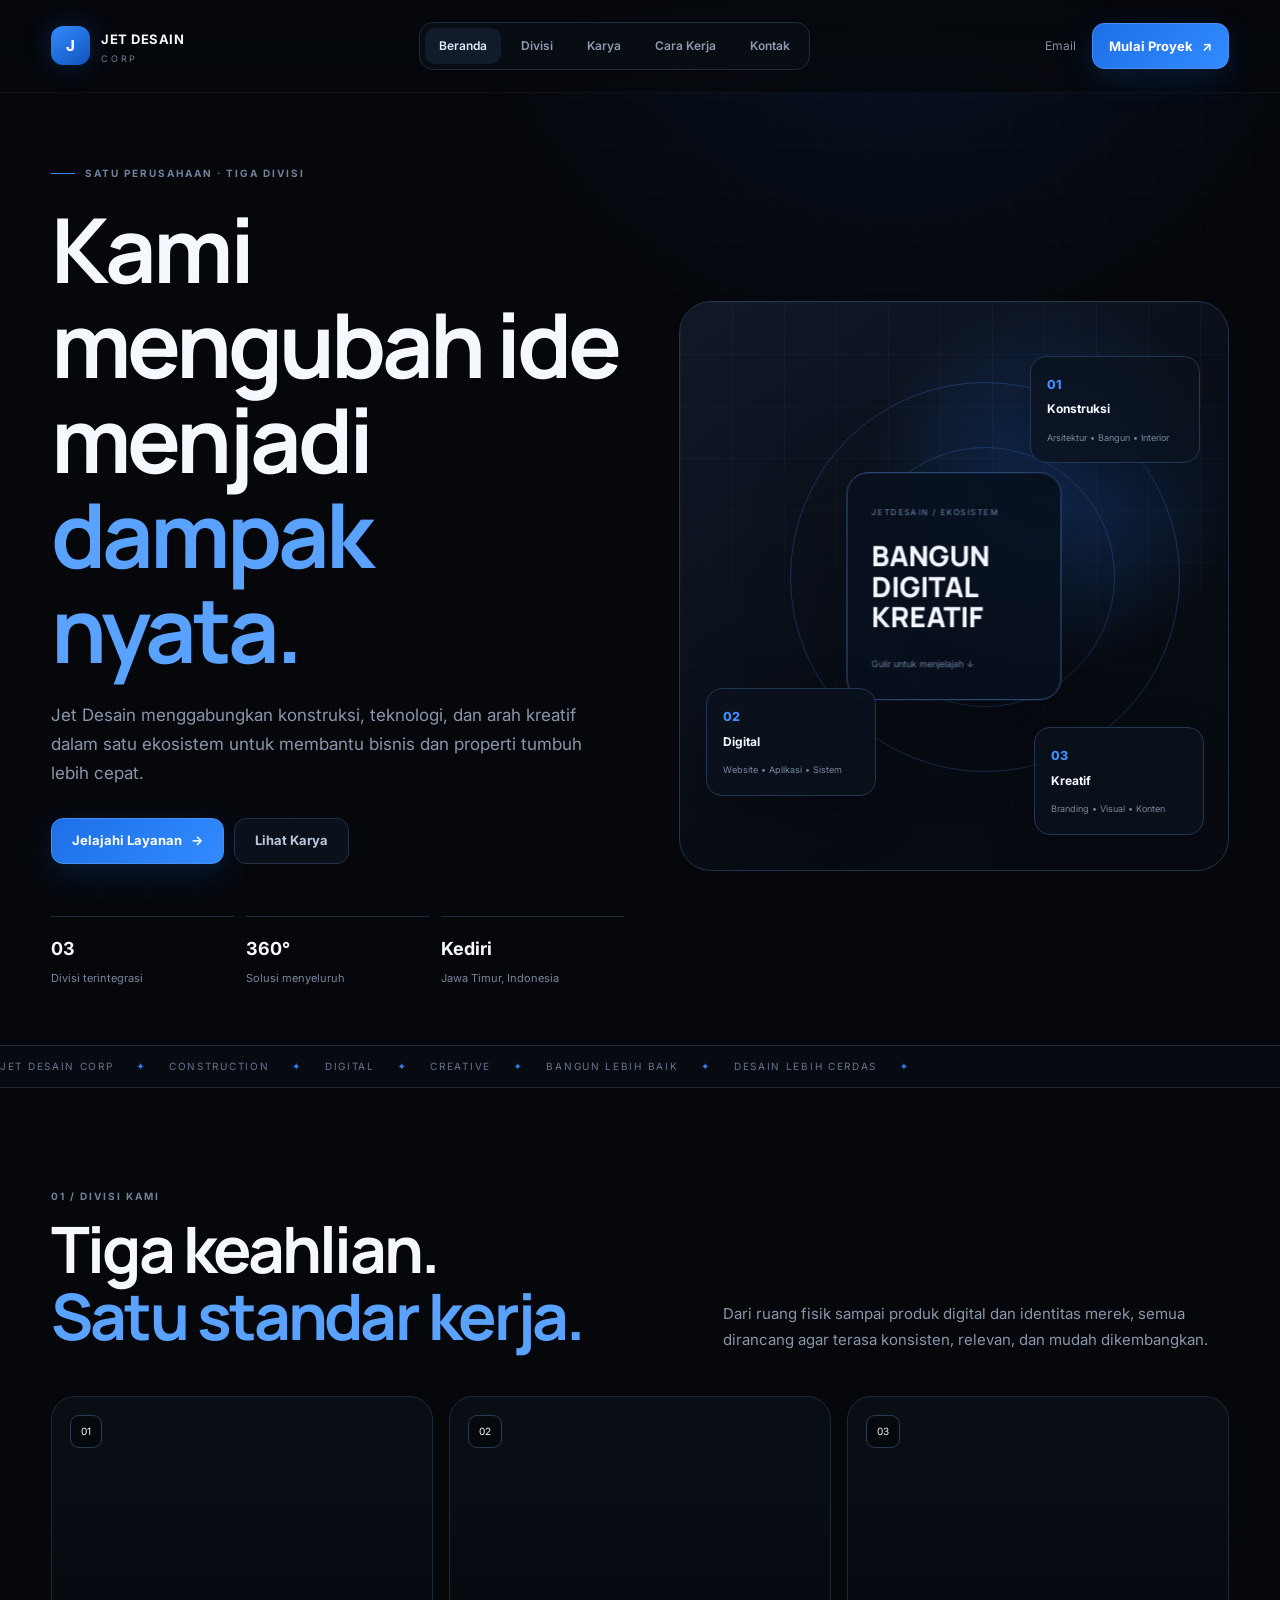
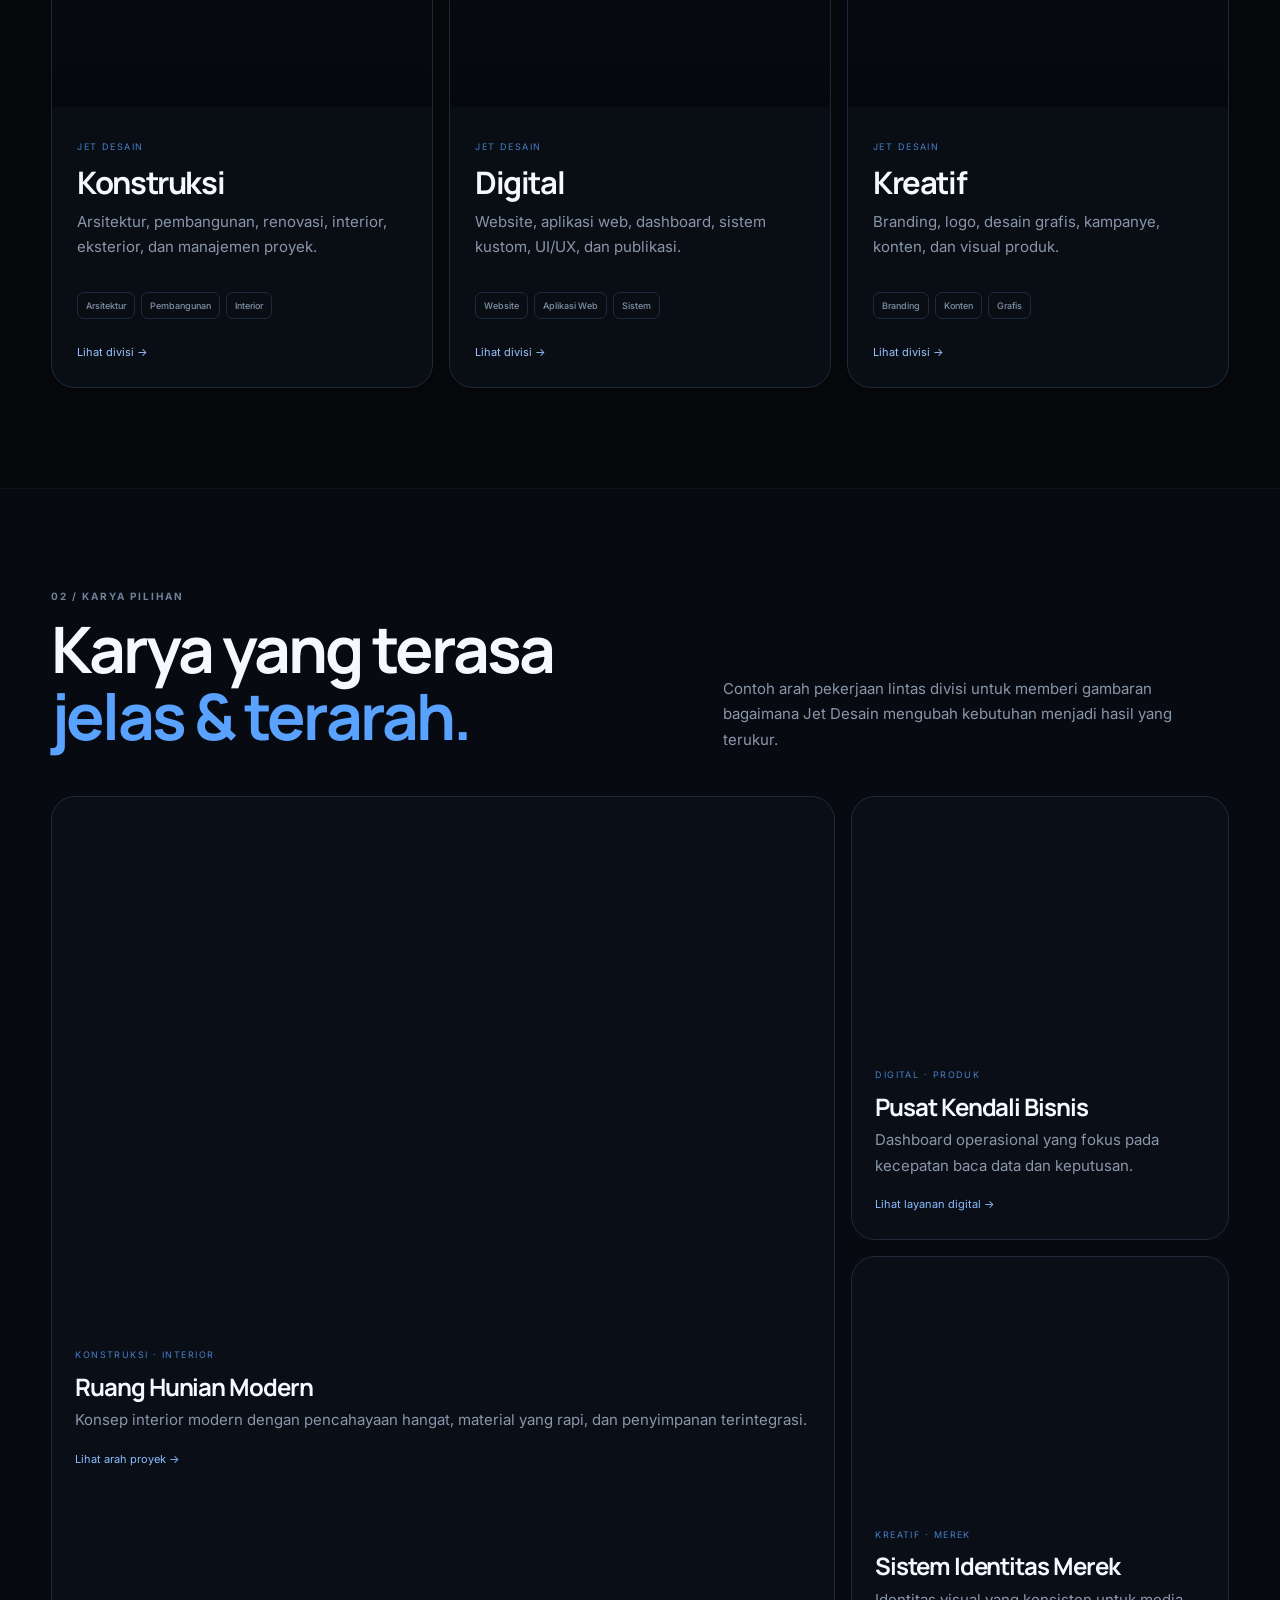
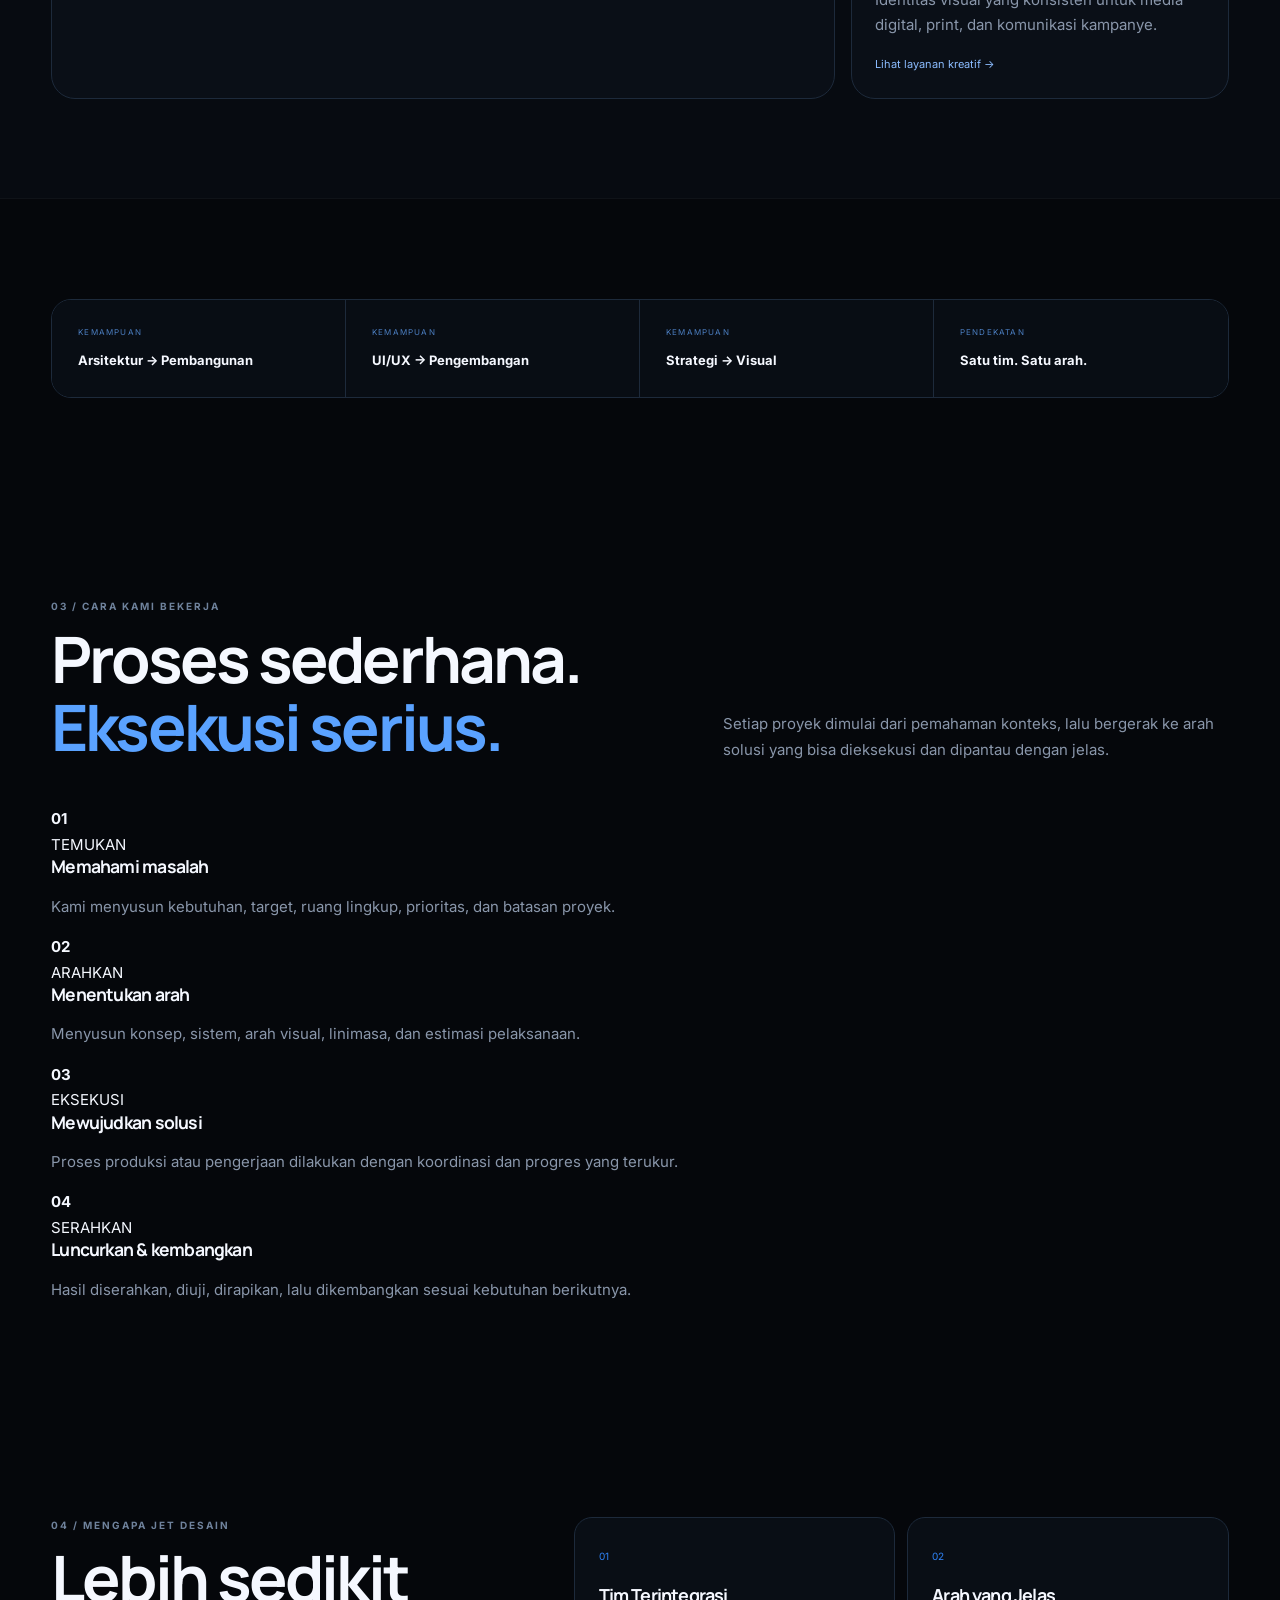
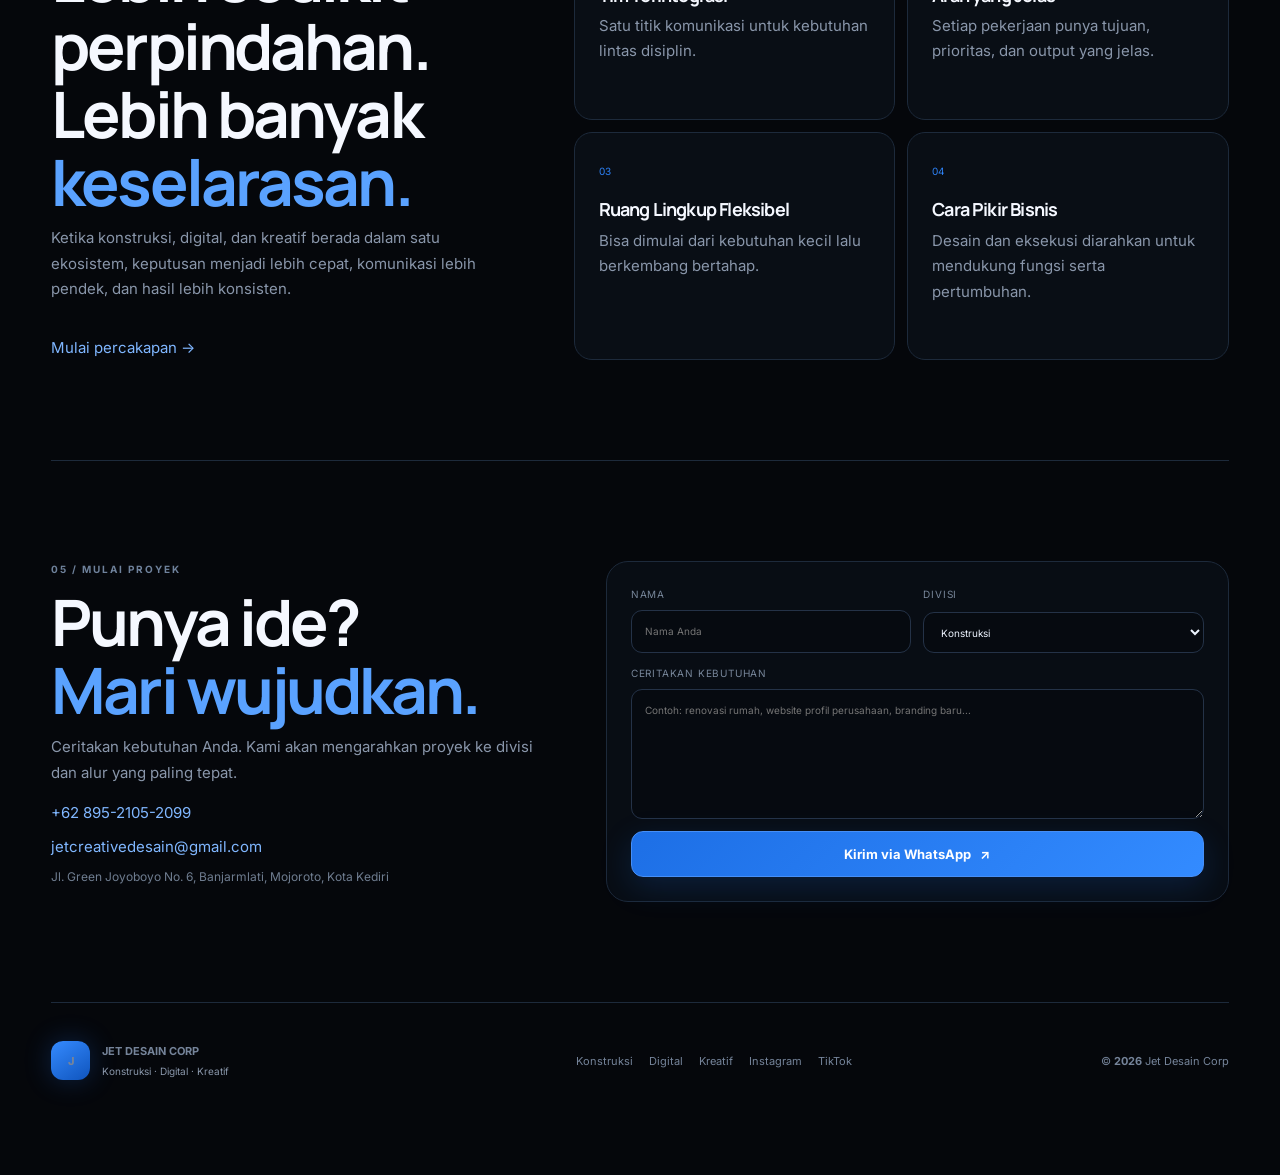
==== commit 6bd73352: "Perbaiki struktur HTML, form WhatsApp, dan viewport mobile" ====
--- a/index.html
+++ b/index.html
@@ -1,21 +1,21 @@
-<!doctype html><html lang="id"><head><meta charset="utf-8"><meta name="viewport" konten="width=device-width,initial-scale=1,viewport-fit=cover"><meta name="theme-color" konten="#05070b"><meta name="description" konten="Jet Desain Corp — Konstruksi, Digital, dan Kreatif dalam satu ekosistem terintegrasi."><title>Jet Desain Corp — Bangun. Digital. Kreatif.</title><link rel="icon" href="assets/favicon.svg"><link rel="manifest" href="manifest.webmanifest"><link rel="preconnect" href="https://fonts.googleapis.com"><link rel="preconnect" href="https://fonts.gstatic.com" crossorigin><link href="https://fonts.googleapis.com/css2?family=Inter:wght@400;500;600;700;800&family=Manrope:wght@500;600;700;800&display=swap" rel="stylesheet"><link rel="stylesheet" href="assets/style.css?v=app-5"></head><body data-page="home">
+<!doctype html><html lang="id"><head><meta charset="utf-8"><meta name="viewport" content="width=device-width,initial-scale=1,viewport-fit=cover"><meta name="theme-color" content="#05070b"><meta name="description" content="Jet Desain Corp — Konstruksi, Digital, dan Kreatif dalam satu ekosistem terintegrasi."><title>Jet Desain Corp — Bangun. Digital. Kreatif.</title><link rel="icon" href="assets/favicon.svg"><link rel="manifest" href="manifest.webmanifest"><link rel="preconnect" href="https://fonts.googleapis.com"><link rel="preconnect" href="https://fonts.gstatic.com" crossorigin><link href="https://fonts.googleapis.com/css2?family=Inter:wght@400;500;600;700;800&family=Manrope:wght@500;600;700;800&display=swap" rel="stylesheet"><link rel="stylesheet" href="assets/style.css?v=app-5"></head><body data-page="home">
 <div class="loader" id="loader"><div class="loader-mark"><span>J</span><b>JET DESAIN</b><small>CORP</small></div><div class="loader-line"><i></i></div></div>
 <a class="skip-link" href="#main">Ke konten utama</a>
-<header class="site-header"><div class="nav-shell"><a class="merek" href="index.html"><span class="merek-icon">J</span><span><b>JET DESAIN</b><small>CORP</small></span></a><nav class="desktop-nav"><a class="active" href="#home">Beranda</a><a href="#divisions">Divisi</a><a href="#showcase">Karya</a><a href="#workflow">Cara Kerja</a><a href="#contact">Kontak</a></nav><div class="nav-actions"><a class="nav-link" href="mailto:jetcreativedesain@gmail.com">Email</a><a class="nav-cta" href="https://wa.me/6289521052099" target="_blank" rel="noopener">Mulai Proyek <span>↗</span></a></div></div></header>
+<header class="site-header"><div class="nav-shell"><a class="brand" href="index.html"><span class="brand-icon">J</span><span><b>JET DESAIN</b><small>CORP</small></span></a><nav class="desktop-nav"><a class="active" href="#home">Beranda</a><a href="#divisions">Divisi</a><a href="#showcase">Karya</a><a href="#workflow">Cara Kerja</a><a href="#contact">Kontak</a></nav><div class="nav-actions"><a class="nav-link" href="mailto:jetcreativedesain@gmail.com">Email</a><a class="nav-cta" href="https://wa.me/6289521052099" target="_blank" rel="noopener">Mulai Proyek <span>↗</span></a></div></div></header>
 <main id="main">
 <section class="hero-shell reveal" id="home"><div class="hero-copy"><div class="eyebrow"><span></span>SATU PERUSAHAAN · TIGA DIVISI</div><h1>Kami mengubah ide<br>menjadi <em>dampak nyata.</em></h1><p>Jet Desain menggabungkan konstruksi, teknologi, dan arah kreatif dalam satu ekosistem untuk membantu bisnis dan properti tumbuh lebih cepat.</p><div class="hero-actions"><a class="btn-primary" href="#divisions">Jelajahi Layanan <span>→</span></a><a class="btn-secondary" href="#showcase">Lihat Karya</a></div><div class="hero-stats"><div><b>03</b><span>Divisi terintegrasi</span></div><div><b>360°</b><span>Solusi menyeluruh</span></div><div><b>Kediri</b><span>Jawa Timur, Indonesia</span></div></div></div><div class="hero-visual"><div class="visual-grid"></div><div class="orbit orbit-a"></div><div class="orbit orbit-b"></div><div class="core-card"><small>JETDESAIN / EKOSISTEM</small><strong>BANGUN<br>DIGITAL<br>KREATIF</strong><span>Gulir untuk menjelajah ↓</span></div><div class="floating-card fc-a"><small>01</small><b>Konstruksi</b><span>Arsitektur • Bangun • Interior</span></div><div class="floating-card fc-b"><small>02</small><b>Digital</b><span>Website • Aplikasi • Sistem</span></div><div class="floating-card fc-c"><small>03</small><b>Kreatif</b><span>Branding • Visual • Konten</span></div></div></section>
 <section class="ticker"><div>JET DESAIN CORP <span>✦</span> CONSTRUCTION <span>✦</span> DIGITAL <span>✦</span> CREATIVE <span>✦</span> BANGUN LEBIH BAIK <span>✦</span> DESAIN LEBIH CERDAS <span>✦</span></div></section>
 <section class="section reveal" id="divisions"><div class="section-head"><div><span class="kicker">01 / DIVISI KAMI</span><h2>Tiga keahlian.<br><em>Satu standar kerja.</em></h2></div><p>Dari ruang fisik sampai produk digital dan identitas merek, semua dirancang agar terasa konsisten, relevan, dan mudah dikembangkan.</p></div><div class="division-grid">
-<a class="division-card construction-card" href="construction.html"><div class="card-media" style="background-image:linear-gradient(180deg,transparent 20%,rgba(5,7,11,.92)),url('https://images.unsplash.com/photo-1503387762-592deb58ef4e?auto=formulirat&fit=crop&w=1200&q=85')"><span>01</span></div><div class="division-body"><small>JET DESAIN</small><h3>Konstruksi</h3><p>Arsitektur, pembangunan, renovasi, interior, eksterior, dan manajemen proyek.</p><div class="card-tags"><b>Arsitektur</b><b>Pembangunan</b><b>Interior</b></div><span class="card-link">Lihat divisi →</span></div></a>
-<a class="division-card digital-card" href="digital.html"><div class="card-media" style="background-image:linear-gradient(180deg,transparent 20%,rgba(5,7,11,.92)),url('https://images.unsplash.com/photo-1555066931-4365d14bab8c?auto=formulirat&fit=crop&w=1200&q=85')"><span>02</span></div><div class="division-body"><small>JET DESAIN</small><h3>Digital</h3><p>Website, aplikasi web, dashboard, sistem kustom, UI/UX, dan publikasi.</p><div class="card-tags"><b>Website</b><b>Aplikasi Web</b><b>Sistem</b></div><span class="card-link">Lihat divisi →</span></div></a>
-<a class="division-card creative-card" href="creative.html"><div class="card-media" style="background-image:linear-gradient(180deg,transparent 20%,rgba(5,7,11,.92)),url('https://images.unsplash.com/photo-1558655146-d09347e92766?auto=formulirat&fit=crop&w=1200&q=85')"><span>03</span></div><div class="division-body"><small>JET DESAIN</small><h3>Kreatif</h3><p>Branding, logo, desain grafis, kampanye, konten, dan visual produk.</p><div class="card-tags"><b>Branding</b><b>Konten</b><b>Grafis</b></div><span class="card-link">Lihat divisi →</span></div></a>
+<a class="division-card construction-card" href="construction.html"><div class="card-media" style="background-image:linear-gradient(180deg,transparent 20%,rgba(5,7,11,.92)),url('https://images.unsplash.com/photo-1503387762-592deb58ef4e?auto=format&fit=crop&w=1200&q=85')"><span>01</span></div><div class="division-body"><small>JET DESAIN</small><h3>Konstruksi</h3><p>Arsitektur, pembangunan, renovasi, interior, eksterior, dan manajemen proyek.</p><div class="card-tags"><b>Arsitektur</b><b>Pembangunan</b><b>Interior</b></div><span class="card-link">Lihat divisi →</span></div></a>
+<a class="division-card digital-card" href="digital.html"><div class="card-media" style="background-image:linear-gradient(180deg,transparent 20%,rgba(5,7,11,.92)),url('https://images.unsplash.com/photo-1555066931-4365d14bab8c?auto=format&fit=crop&w=1200&q=85')"><span>02</span></div><div class="division-body"><small>JET DESAIN</small><h3>Digital</h3><p>Website, aplikasi web, dashboard, sistem kustom, UI/UX, dan publikasi.</p><div class="card-tags"><b>Website</b><b>Aplikasi Web</b><b>Sistem</b></div><span class="card-link">Lihat divisi →</span></div></a>
+<a class="division-card creative-card" href="creative.html"><div class="card-media" style="background-image:linear-gradient(180deg,transparent 20%,rgba(5,7,11,.92)),url('https://images.unsplash.com/photo-1558655146-d09347e92766?auto=format&fit=crop&w=1200&q=85')"><span>03</span></div><div class="division-body"><small>JET DESAIN</small><h3>Kreatif</h3><p>Branding, logo, desain grafis, kampanye, konten, dan visual produk.</p><div class="card-tags"><b>Branding</b><b>Konten</b><b>Grafis</b></div><span class="card-link">Lihat divisi →</span></div></a>
 </div></section>
-<section class="section surface reveal" id="showcase"><div class="section-head"><div><span class="kicker">02 / KARYA PILIHAN</span><h2>Karya yang terasa<br><em>jelas & terarah.</em></h2></div><p>Contoh arah pekerjaan lintas divisi untuk memberi gambaran bagaimana Jet Desain mengubah kebutuhan menjadi hasil yang terukur.</p></div><div class="showcase-grid"><article class="showcase large"><div class="showcase-img" style="background-image:url('https://images.unsplash.com/photo-1600607687920-4e2a09cf159d?auto=formulirat&fit=crop&w=1400&q=85')"></div><div class="showcase-info"><span>KONSTRUKSI · INTERIOR</span><h3>Ruang Hunian Modern</h3><p>Konsep interior modern dengan pencahayaan hangat, material yang rapi, dan penyimpanan terintegrasi.</p><a href="construction.html">Lihat arah proyek →</a></div></article><article class="showcase"><div class="showcase-img" style="background-image:url('https://images.unsplash.com/photo-1559028012-481c04fa702d?auto=formulirat&fit=crop&w=1000&q=85')"></div><div class="showcase-info"><span>DIGITAL · PRODUK</span><h3>Pusat Kendali Bisnis</h3><p>Dashboard operasional yang fokus pada kecepatan baca data dan keputusan.</p><a href="digital.html">Lihat layanan digital →</a></div></article><article class="showcase"><div class="showcase-img" style="background-image:url('https://images.unsplash.com/photo-1542744094-3a31f272c490?auto=formulirat&fit=crop&w=1000&q=85')"></div><div class="showcase-info"><span>KREATIF · MEREK</span><h3>Identitas Merek Sistem</h3><p>Identitas visual yang konsisten untuk media digital, print, dan komunikasi kampanye.</p><a href="creative.html">Lihat layanan kreatif →</a></div></article></div></section>
+<section class="section surface reveal" id="showcase"><div class="section-head"><div><span class="kicker">02 / KARYA PILIHAN</span><h2>Karya yang terasa<br><em>jelas & terarah.</em></h2></div><p>Contoh arah pekerjaan lintas divisi untuk memberi gambaran bagaimana Jet Desain mengubah kebutuhan menjadi hasil yang terukur.</p></div><div class="showcase-grid"><article class="showcase large"><div class="showcase-img" style="background-image:url('https://images.unsplash.com/photo-1600607687920-4e2a09cf159d?auto=format&fit=crop&w=1400&q=85')"></div><div class="showcase-info"><span>KONSTRUKSI · INTERIOR</span><h3>Ruang Hunian Modern</h3><p>Konsep interior modern dengan pencahayaan hangat, material yang rapi, dan penyimpanan terintegrasi.</p><a href="construction.html">Lihat arah proyek →</a></div></article><article class="showcase"><div class="showcase-img" style="background-image:url('https://images.unsplash.com/photo-1559028012-481c04fa702d?auto=format&fit=crop&w=1000&q=85')"></div><div class="showcase-info"><span>DIGITAL · PRODUK</span><h3>Pusat Kendali Bisnis</h3><p>Dashboard operasional yang fokus pada kecepatan baca data dan keputusan.</p><a href="digital.html">Lihat layanan digital →</a></div></article><article class="showcase"><div class="showcase-img" style="background-image:url('https://images.unsplash.com/photo-1542744094-3a31f272c490?auto=format&fit=crop&w=1000&q=85')"></div><div class="showcase-info"><span>KREATIF · MEREK</span><h3>Sistem Identitas Merek</h3><p>Identitas visual yang konsisten untuk media digital, print, dan komunikasi kampanye.</p><a href="creative.html">Lihat layanan kreatif →</a></div></article></div></section>
 <section class="section reveal"><div class="impact-strip"><div><small>KEMAMPUAN</small><b>Arsitektur → Pembangunan</b></div><div><small>KEMAMPUAN</small><b>UI/UX → Pengembangan</b></div><div><small>KEMAMPUAN</small><b>Strategi → Visual</b></div><div><small>PENDEKATAN</small><b>Satu tim. Satu arah.</b></div></div></section>
-<section class="section reveal" id="workflow"><div class="section-head"><div><span class="kicker">03 / CARA KAMI BEKERJA</span><h2>Proses sederhana.<br><em>Eksekusi serius.</em></h2></div><p>Setiap proyek dimulai dari pemahaman konteks, lalu bergerak ke arah solusi yang bisa dieksekusi dan dipantau dengan jelas.</p></div><div class="timeline"><article><b>01</b><div><span>TEMUKAN</span><h3>Memahami masalah</h3><p>Kami menyusun kebutuhan, target, ruang lingkup, prioritas, dan batasan proyek.</p></div></article><article><b>02</b><div><span>ARAHKAN</span><h3>Pembangunan the direction</h3><p>Menyusun konsep, sistem, visual direction, timeline, dan estimasi pelaksanaan.</p></div></article><article><b>03</b><div><span>EKSEKUSI</span><h3>Mewujudkan solusi</h3><p>Proses produksi atau pengerjaan dilakukan dengan koordinasi dan progres yang terukur.</p></div></article><article><b>04</b><div><span>SERAHKAN</span><h3>Luncurkan & kembangkan</h3><p>Hasil diserahkan, diuji, dirapikan, lalu dikembangkan sesuai kebutuhan berikutnya.</p></div></article></div></section>
+<section class="section reveal" id="workflow"><div class="section-head"><div><span class="kicker">03 / CARA KAMI BEKERJA</span><h2>Proses sederhana.<br><em>Eksekusi serius.</em></h2></div><p>Setiap proyek dimulai dari pemahaman konteks, lalu bergerak ke arah solusi yang bisa dieksekusi dan dipantau dengan jelas.</p></div><div class="linimasa"><article><b>01</b><div><span>TEMUKAN</span><h3>Memahami masalah</h3><p>Kami menyusun kebutuhan, target, ruang lingkup, prioritas, dan batasan proyek.</p></div></article><article><b>02</b><div><span>ARAHKAN</span><h3>Menentukan arah</h3><p>Menyusun konsep, sistem, arah visual, linimasa, dan estimasi pelaksanaan.</p></div></article><article><b>03</b><div><span>EKSEKUSI</span><h3>Mewujudkan solusi</h3><p>Proses produksi atau pengerjaan dilakukan dengan koordinasi dan progres yang terukur.</p></div></article><article><b>04</b><div><span>SERAHKAN</span><h3>Luncurkan & kembangkan</h3><p>Hasil diserahkan, diuji, dirapikan, lalu dikembangkan sesuai kebutuhan berikutnya.</p></div></article></div></section>
 <section class="section reveal"><div class="why-grid"><div class="why-copy"><span class="kicker">04 / MENGAPA JET DESAIN</span><h2>Lebih sedikit perpindahan.<br>Lebih banyak <em>keselarasan.</em></h2><p>Ketika konstruksi, digital, dan kreatif berada dalam satu ekosistem, keputusan menjadi lebih cepat, komunikasi lebih pendek, dan hasil lebih konsisten.</p><a class="text-link" href="#contact">Mulai percakapan →</a></div><div class="why-cards"><article><span>01</span><h3>Tim Terintegrasi</h3><p>Satu titik komunikasi untuk kebutuhan lintas disiplin.</p></article><article><span>02</span><h3>Arah yang Jelas</h3><p>Setiap pekerjaan punya tujuan, prioritas, dan output yang jelas.</p></article><article><span>03</span><h3>Ruang Lingkup Fleksibel</h3><p>Bisa dimulai dari kebutuhan kecil lalu berkembang bertahap.</p></article><article><span>04</span><h3>Cara Pikir Bisnis</h3><p>Desain dan eksekusi diarahkan untuk mendukung fungsi serta pertumbuhan.</p></article></div></div></section>
-<section class="section contact-section reveal" id="contact"><div class="contact-copy"><span class="kicker">05 / MULAI PROYEK</span><h2>Punya ide?<br><em>Mari wujudkan.</em></h2><p>Ceritakan kebutuhan Anda. Kami akan mengarahkan proyek ke divisi dan alur yang paling tepat.</p><div class="contact-meta"><a href="https://wa.me/6289521052099">+62 895-2105-2099</a><a href="mailto:jetcreativedesain@gmail.com">jetcreativedesain@gmail.com</a><span>Jl. Green Joyoboyo No. 6, Banjarmlati, Mojoroto, Kota Kediri</span></div></div><formulir class="contact-formulir" id="contact-formulir"><label>Nama<input name="name" required placeholder="Nama Anda"></label><label>Divisi<select name="division"><option>Konstruksi</option><option>Digital</option><option>Kreatif</option><option>Belum yakin</option></select></label><label class="full">Ceritakan kebutuhan<textarea name="message" required placeholder="Contoh: renovasi rumah, website profil perusahaan, mereking baru..."></textarea></label><button class="btn-primary full" type="submit">Kirim via WhatsApp <span>↗</span></button></formulir></section>
+<section class="section contact-section reveal" id="contact"><div class="contact-copy"><span class="kicker">05 / MULAI PROYEK</span><h2>Punya ide?<br><em>Mari wujudkan.</em></h2><p>Ceritakan kebutuhan Anda. Kami akan mengarahkan proyek ke divisi dan alur yang paling tepat.</p><div class="contact-meta"><a href="https://wa.me/6289521052099">+62 895-2105-2099</a><a href="mailto:jetcreativedesain@gmail.com">jetcreativedesain@gmail.com</a><span>Jl. Green Joyoboyo No. 6, Banjarmlati, Mojoroto, Kota Kediri</span></div></div><form class="contact-form" id="contact-form"><label>Nama<input name="name" required placeholder="Nama Anda"></label><label>Divisi<select name="division"><option>Konstruksi</option><option>Digital</option><option>Kreatif</option><option>Belum yakin</option></select></label><label class="full">Ceritakan kebutuhan<textarea name="message" required placeholder="Contoh: renovasi rumah, website profil perusahaan, branding baru..."></textarea></label><button class="btn-primary full" type="submit">Kirim via WhatsApp <span>↗</span></button></form></section>
 </main>
-<footer class="site-footer"><div class="footer-merek"><span class="merek-icon">J</span><div><b>JET DESAIN CORP</b><p>Konstruksi · Digital · Kreatif</p></div></div><div class="footer-links"><a href="construction.html">Konstruksi</a><a href="digital.html">Digital</a><a href="creative.html">Kreatif</a><a href="https://instagram.com/jetdesainkediri">Instagram</a><a href="https://tiktok.com/@jet.desain.interior">TikTok</a></div><span>© <b id="year"></b> Jet Desain Corp</span></footer>
+<footer class="site-footer"><div class="footer-brand"><span class="brand-icon">J</span><div><b>JET DESAIN CORP</b><p>Konstruksi · Digital · Kreatif</p></div></div><div class="footer-links"><a href="construction.html">Konstruksi</a><a href="digital.html">Digital</a><a href="creative.html">Kreatif</a><a href="https://instagram.com/jetdesainkediri">Instagram</a><a href="https://tiktok.com/@jet.desain.interior">TikTok</a></div><span>© <b id="year"></b> Jet Desain Corp</span></footer>
 <nav class="bottom-nav"><a class="active" href="#home">Beranda</a><a href="#divisions">Divisi</a><a class="main-action" href="https://wa.me/6289521052099">+</a><a href="#showcase">Karya</a><a href="#contact">Kontak</a></nav>
 <script src="assets/script.js?v=app-5"></script></body></html>
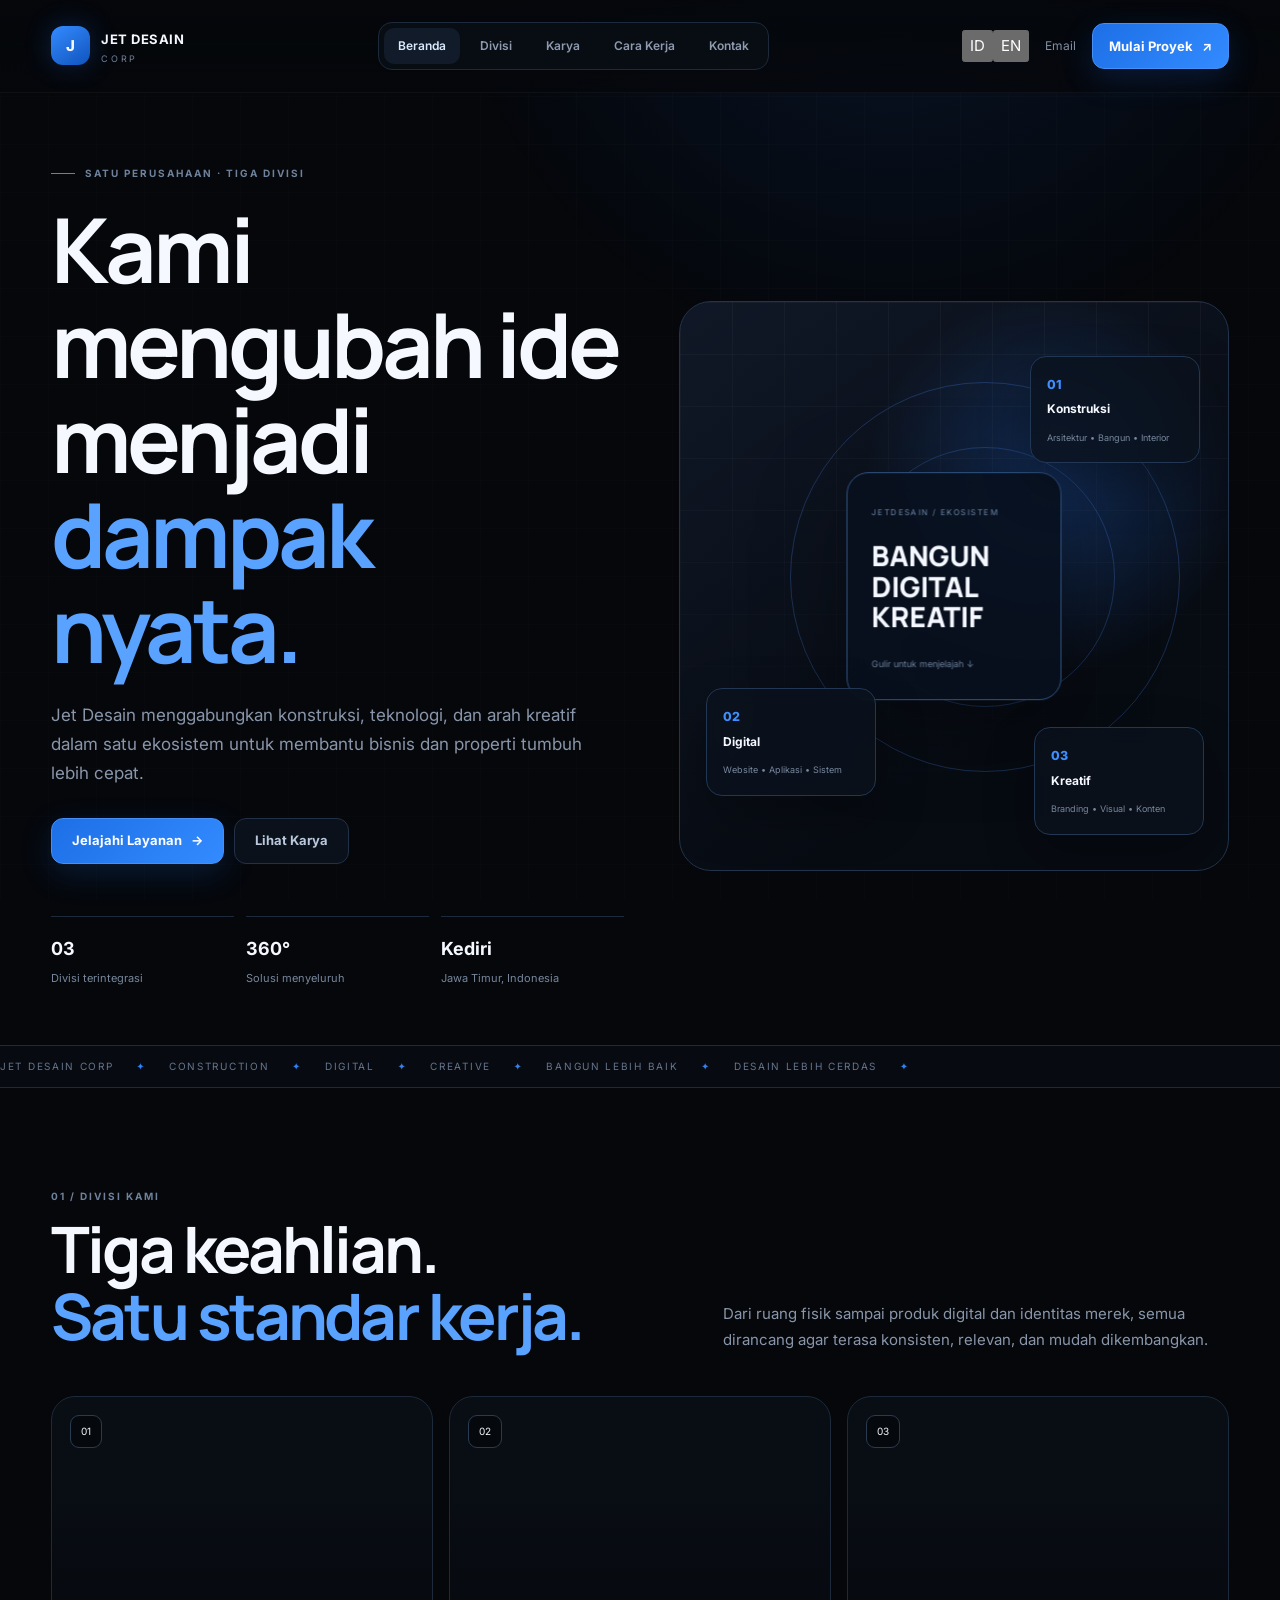
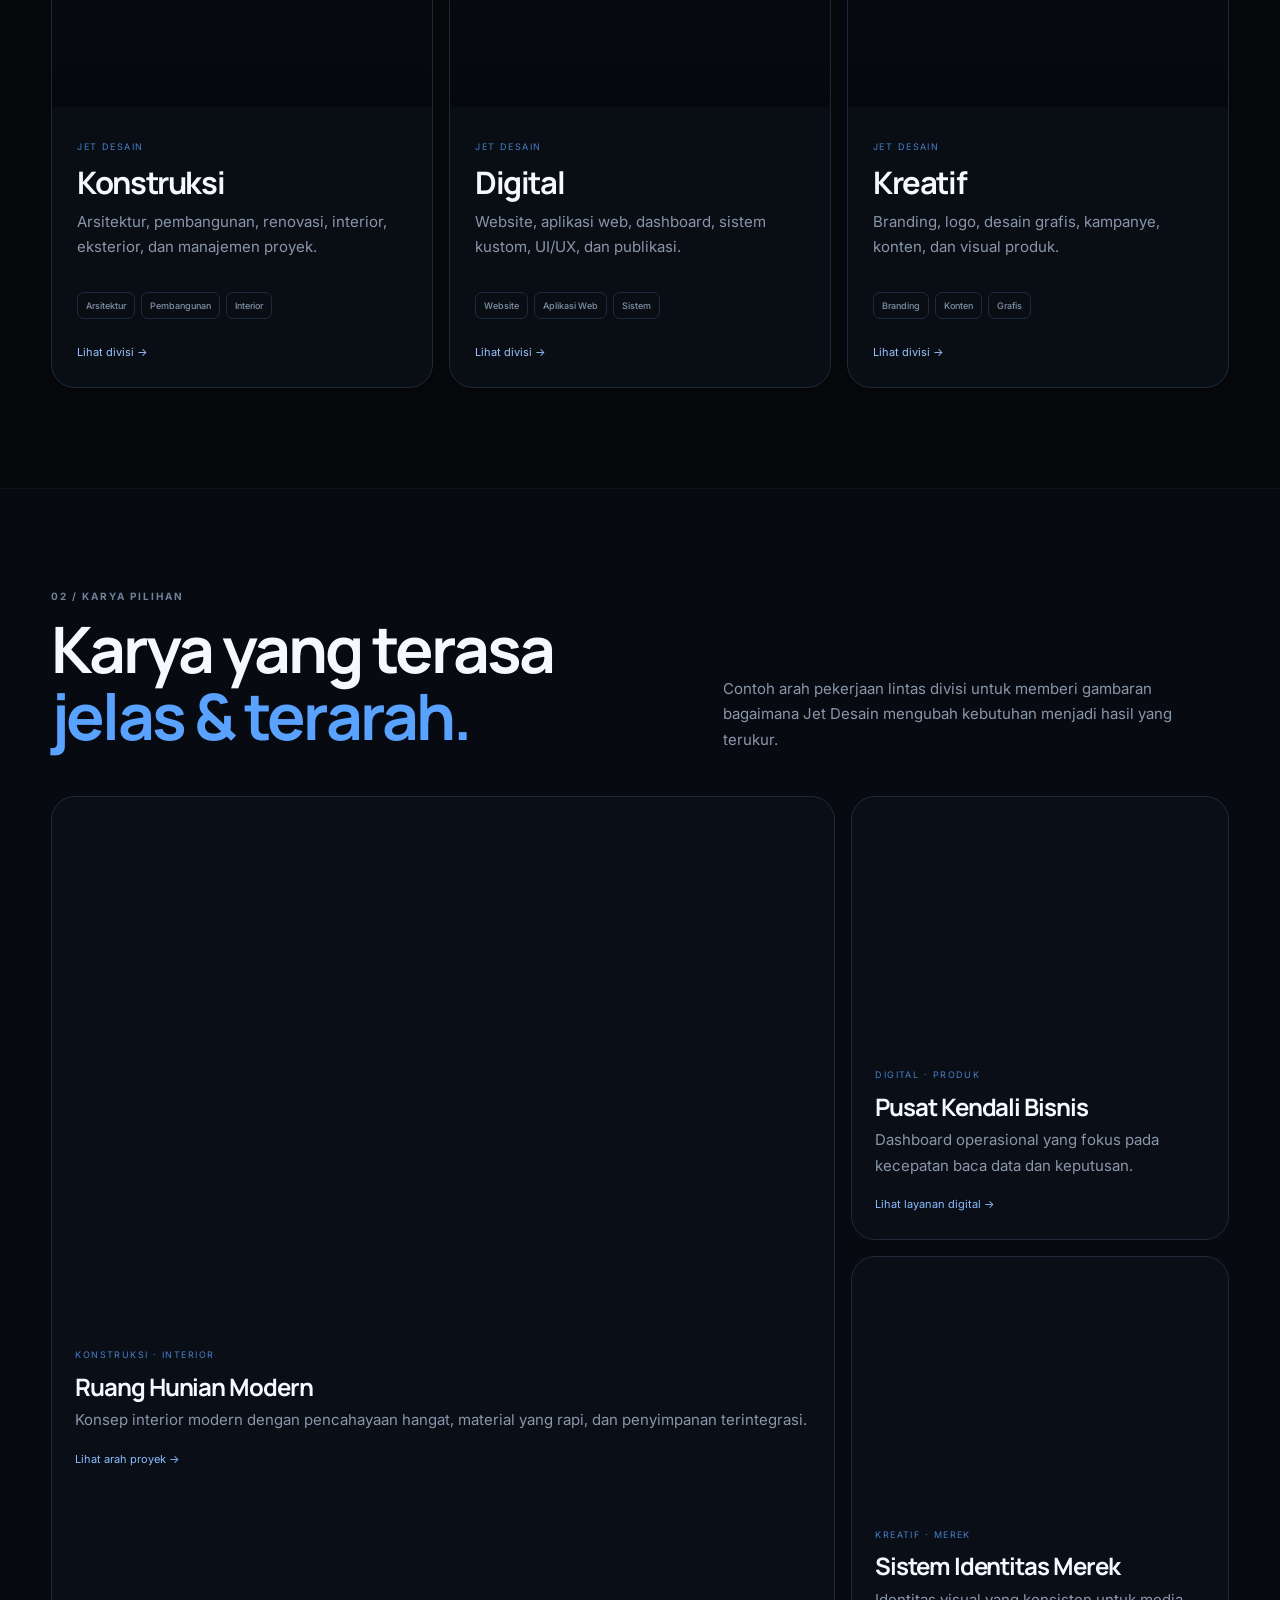
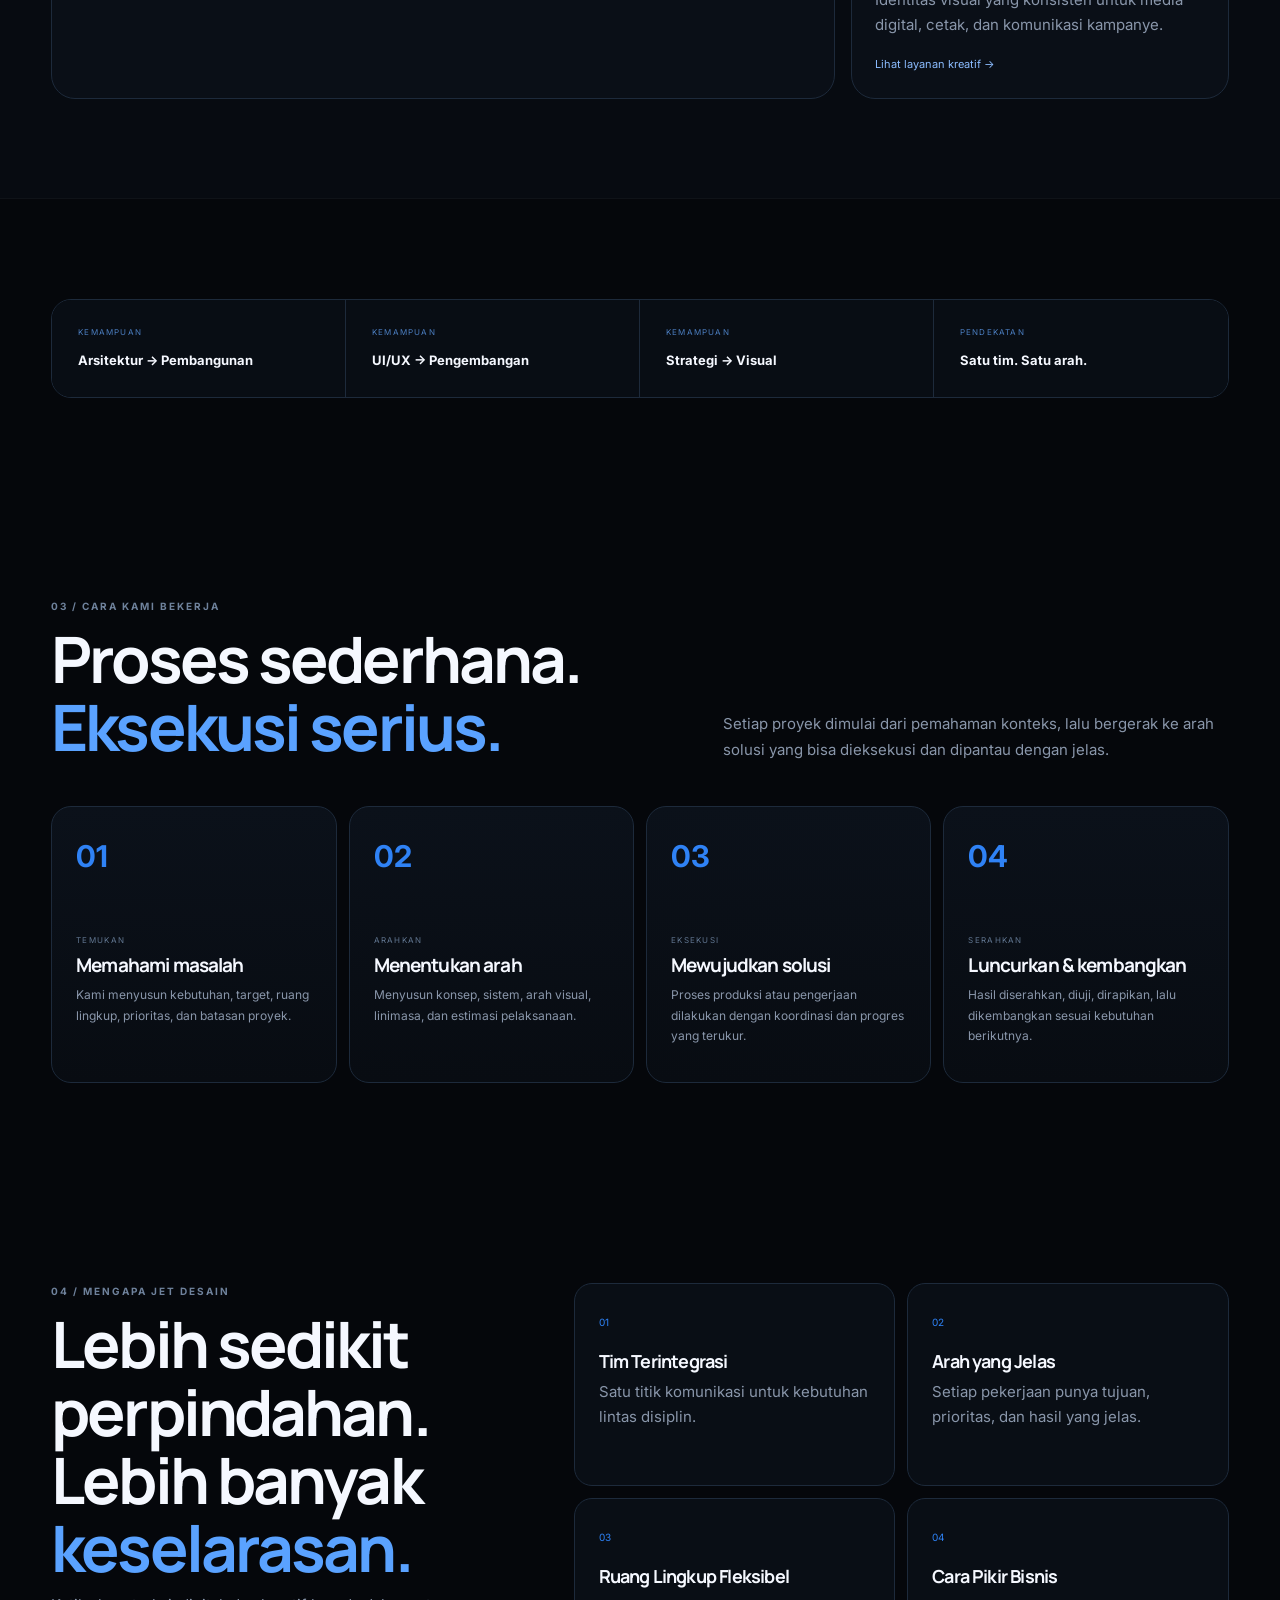
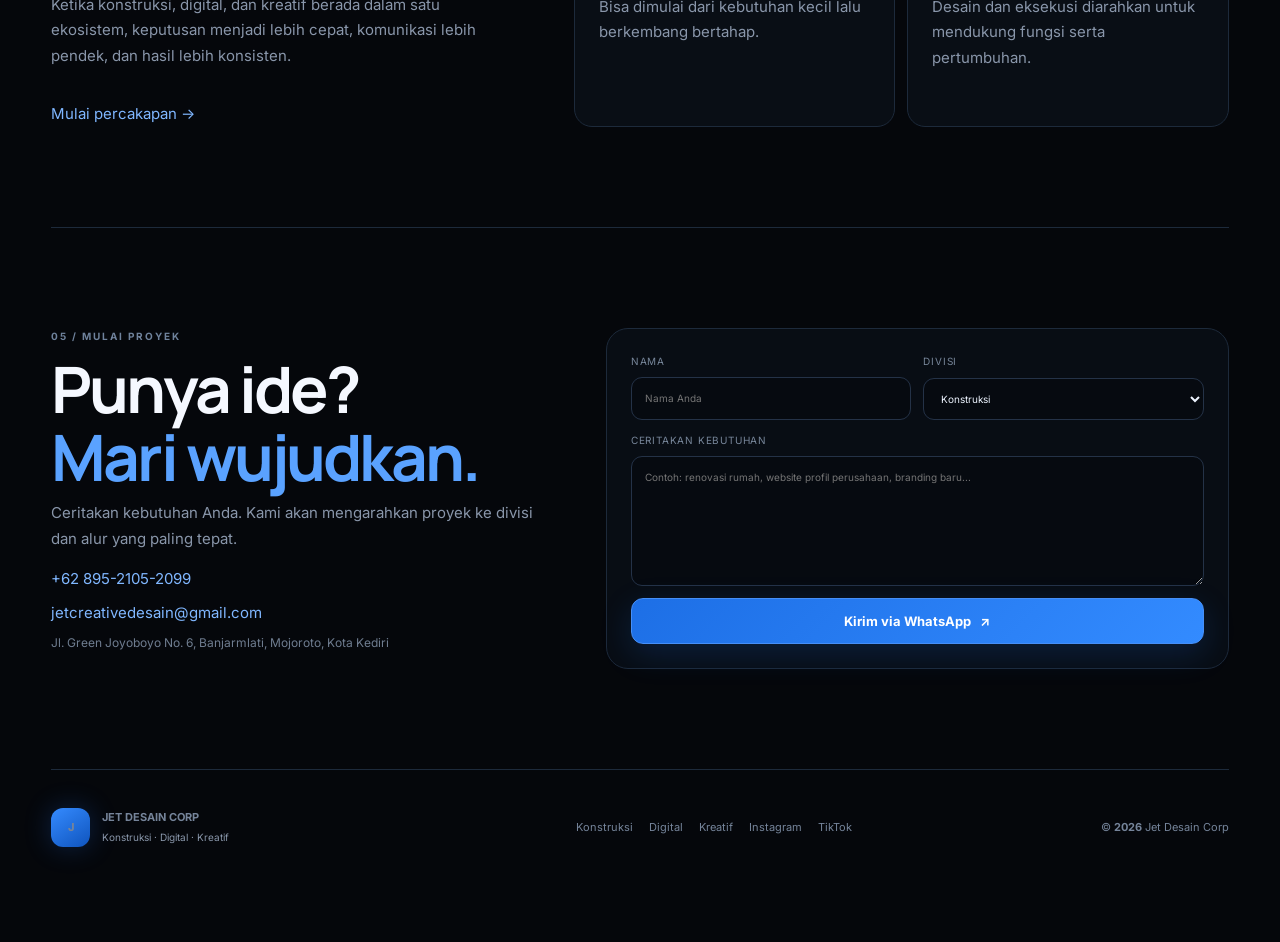
==== commit 2936e3a6: "Siapkan toggle bahasa ID EN dan rapikan struktur sebelum deploy" ====
--- a/index.html
+++ b/index.html
@@ -1,7 +1,7 @@
-<!doctype html><html lang="id"><head><meta charset="utf-8"><meta name="viewport" content="width=device-width,initial-scale=1,viewport-fit=cover"><meta name="theme-color" content="#05070b"><meta name="description" content="Jet Desain Corp — Konstruksi, Digital, dan Kreatif dalam satu ekosistem terintegrasi."><title>Jet Desain Corp — Bangun. Digital. Kreatif.</title><link rel="icon" href="assets/favicon.svg"><link rel="manifest" href="manifest.webmanifest"><link rel="preconnect" href="https://fonts.googleapis.com"><link rel="preconnect" href="https://fonts.gstatic.com" crossorigin><link href="https://fonts.googleapis.com/css2?family=Inter:wght@400;500;600;700;800&family=Manrope:wght@500;600;700;800&display=swap" rel="stylesheet"><link rel="stylesheet" href="assets/style.css?v=app-5"></head><body data-page="home">
+<!doctype html><html lang="id"><head><meta charset="utf-8"><meta name="viewport" content="width=device-width,initial-scale=1,viewport-fit=cover"><meta name="theme-color" content="#05070b"><meta name="description" content="Jet Desain Corp — Konstruksi, Digital, dan Kreatif dalam satu ekosistem terintegrasi."><title>Jet Desain Corp — Bangun. Digital. Kreatif.</title><link rel="icon" href="assets/favicon.svg"><link rel="manifest" href="manifest.webmanifest"><link rel="preconnect" href="https://fonts.googleapis.com"><link rel="preconnect" href="https://fonts.gstatic.com" crossorigin><link href="https://fonts.googleapis.com/css2?family=Inter:wght@400;500;600;700;800&family=Manrope:wght@500;600;700;800&display=swap" rel="stylesheet"><link rel="stylesheet" href="assets/style.css?v=app-6"></head><body data-page="home">
 <div class="loader" id="loader"><div class="loader-mark"><span>J</span><b>JET DESAIN</b><small>CORP</small></div><div class="loader-line"><i></i></div></div>
 <a class="skip-link" href="#main">Ke konten utama</a>
-<header class="site-header"><div class="nav-shell"><a class="brand" href="index.html"><span class="brand-icon">J</span><span><b>JET DESAIN</b><small>CORP</small></span></a><nav class="desktop-nav"><a class="active" href="#home">Beranda</a><a href="#divisions">Divisi</a><a href="#showcase">Karya</a><a href="#workflow">Cara Kerja</a><a href="#contact">Kontak</a></nav><div class="nav-actions"><a class="nav-link" href="mailto:jetcreativedesain@gmail.com">Email</a><a class="nav-cta" href="https://wa.me/6289521052099" target="_blank" rel="noopener">Mulai Proyek <span>↗</span></a></div></div></header>
+<header class="site-header"><div class="nav-shell"><a class="brand" href="index.html"><span class="brand-icon">J</span><span><b>JET DESAIN</b><small>CORP</small></span></a><nav class="desktop-nav"><a class="active" href="#home">Beranda</a><a href="#divisions">Divisi</a><a href="#showcase">Karya</a><a href="#workflow">Cara Kerja</a><a href="#contact">Kontak</a></nav><div class="nav-actions"><div class="lang-switch" role="group" aria-label="Pilih bahasa"><button type="button" data-lang="id" class="active">ID</button><button type="button" data-lang="en">EN</button></div><a class="nav-link" href="mailto:jetcreativedesain@gmail.com">Email</a><a class="nav-cta" href="https://wa.me/6289521052099" target="_blank" rel="noopener">Mulai Proyek <span>↗</span></a></div></div></header>
 <main id="main">
 <section class="hero-shell reveal" id="home"><div class="hero-copy"><div class="eyebrow"><span></span>SATU PERUSAHAAN · TIGA DIVISI</div><h1>Kami mengubah ide<br>menjadi <em>dampak nyata.</em></h1><p>Jet Desain menggabungkan konstruksi, teknologi, dan arah kreatif dalam satu ekosistem untuk membantu bisnis dan properti tumbuh lebih cepat.</p><div class="hero-actions"><a class="btn-primary" href="#divisions">Jelajahi Layanan <span>→</span></a><a class="btn-secondary" href="#showcase">Lihat Karya</a></div><div class="hero-stats"><div><b>03</b><span>Divisi terintegrasi</span></div><div><b>360°</b><span>Solusi menyeluruh</span></div><div><b>Kediri</b><span>Jawa Timur, Indonesia</span></div></div></div><div class="hero-visual"><div class="visual-grid"></div><div class="orbit orbit-a"></div><div class="orbit orbit-b"></div><div class="core-card"><small>JETDESAIN / EKOSISTEM</small><strong>BANGUN<br>DIGITAL<br>KREATIF</strong><span>Gulir untuk menjelajah ↓</span></div><div class="floating-card fc-a"><small>01</small><b>Konstruksi</b><span>Arsitektur • Bangun • Interior</span></div><div class="floating-card fc-b"><small>02</small><b>Digital</b><span>Website • Aplikasi • Sistem</span></div><div class="floating-card fc-c"><small>03</small><b>Kreatif</b><span>Branding • Visual • Konten</span></div></div></section>
 <section class="ticker"><div>JET DESAIN CORP <span>✦</span> CONSTRUCTION <span>✦</span> DIGITAL <span>✦</span> CREATIVE <span>✦</span> BANGUN LEBIH BAIK <span>✦</span> DESAIN LEBIH CERDAS <span>✦</span></div></section>
@@ -10,12 +10,12 @@
 <a class="division-card digital-card" href="digital.html"><div class="card-media" style="background-image:linear-gradient(180deg,transparent 20%,rgba(5,7,11,.92)),url('https://images.unsplash.com/photo-1555066931-4365d14bab8c?auto=format&fit=crop&w=1200&q=85')"><span>02</span></div><div class="division-body"><small>JET DESAIN</small><h3>Digital</h3><p>Website, aplikasi web, dashboard, sistem kustom, UI/UX, dan publikasi.</p><div class="card-tags"><b>Website</b><b>Aplikasi Web</b><b>Sistem</b></div><span class="card-link">Lihat divisi →</span></div></a>
 <a class="division-card creative-card" href="creative.html"><div class="card-media" style="background-image:linear-gradient(180deg,transparent 20%,rgba(5,7,11,.92)),url('https://images.unsplash.com/photo-1558655146-d09347e92766?auto=format&fit=crop&w=1200&q=85')"><span>03</span></div><div class="division-body"><small>JET DESAIN</small><h3>Kreatif</h3><p>Branding, logo, desain grafis, kampanye, konten, dan visual produk.</p><div class="card-tags"><b>Branding</b><b>Konten</b><b>Grafis</b></div><span class="card-link">Lihat divisi →</span></div></a>
 </div></section>
-<section class="section surface reveal" id="showcase"><div class="section-head"><div><span class="kicker">02 / KARYA PILIHAN</span><h2>Karya yang terasa<br><em>jelas & terarah.</em></h2></div><p>Contoh arah pekerjaan lintas divisi untuk memberi gambaran bagaimana Jet Desain mengubah kebutuhan menjadi hasil yang terukur.</p></div><div class="showcase-grid"><article class="showcase large"><div class="showcase-img" style="background-image:url('https://images.unsplash.com/photo-1600607687920-4e2a09cf159d?auto=format&fit=crop&w=1400&q=85')"></div><div class="showcase-info"><span>KONSTRUKSI · INTERIOR</span><h3>Ruang Hunian Modern</h3><p>Konsep interior modern dengan pencahayaan hangat, material yang rapi, dan penyimpanan terintegrasi.</p><a href="construction.html">Lihat arah proyek →</a></div></article><article class="showcase"><div class="showcase-img" style="background-image:url('https://images.unsplash.com/photo-1559028012-481c04fa702d?auto=format&fit=crop&w=1000&q=85')"></div><div class="showcase-info"><span>DIGITAL · PRODUK</span><h3>Pusat Kendali Bisnis</h3><p>Dashboard operasional yang fokus pada kecepatan baca data dan keputusan.</p><a href="digital.html">Lihat layanan digital →</a></div></article><article class="showcase"><div class="showcase-img" style="background-image:url('https://images.unsplash.com/photo-1542744094-3a31f272c490?auto=format&fit=crop&w=1000&q=85')"></div><div class="showcase-info"><span>KREATIF · MEREK</span><h3>Sistem Identitas Merek</h3><p>Identitas visual yang konsisten untuk media digital, print, dan komunikasi kampanye.</p><a href="creative.html">Lihat layanan kreatif →</a></div></article></div></section>
+<section class="section surface reveal" id="showcase"><div class="section-head"><div><span class="kicker">02 / KARYA PILIHAN</span><h2>Karya yang terasa<br><em>jelas & terarah.</em></h2></div><p>Contoh arah pekerjaan lintas divisi untuk memberi gambaran bagaimana Jet Desain mengubah kebutuhan menjadi hasil yang terukur.</p></div><div class="showcase-grid"><article class="showcase large"><div class="showcase-img" style="background-image:url('https://images.unsplash.com/photo-1600607687920-4e2a09cf159d?auto=format&fit=crop&w=1400&q=85')"></div><div class="showcase-info"><span>KONSTRUKSI · INTERIOR</span><h3>Ruang Hunian Modern</h3><p>Konsep interior modern dengan pencahayaan hangat, material yang rapi, dan penyimpanan terintegrasi.</p><a href="construction.html">Lihat arah proyek →</a></div></article><article class="showcase"><div class="showcase-img" style="background-image:url('https://images.unsplash.com/photo-1559028012-481c04fa702d?auto=format&fit=crop&w=1000&q=85')"></div><div class="showcase-info"><span>DIGITAL · PRODUK</span><h3>Pusat Kendali Bisnis</h3><p>Dashboard operasional yang fokus pada kecepatan baca data dan keputusan.</p><a href="digital.html">Lihat layanan digital →</a></div></article><article class="showcase"><div class="showcase-img" style="background-image:url('https://images.unsplash.com/photo-1542744094-3a31f272c490?auto=format&fit=crop&w=1000&q=85')"></div><div class="showcase-info"><span>KREATIF · MEREK</span><h3>Sistem Identitas Merek</h3><p>Identitas visual yang konsisten untuk media digital, cetak, dan komunikasi kampanye.</p><a href="creative.html">Lihat layanan kreatif →</a></div></article></div></section>
 <section class="section reveal"><div class="impact-strip"><div><small>KEMAMPUAN</small><b>Arsitektur → Pembangunan</b></div><div><small>KEMAMPUAN</small><b>UI/UX → Pengembangan</b></div><div><small>KEMAMPUAN</small><b>Strategi → Visual</b></div><div><small>PENDEKATAN</small><b>Satu tim. Satu arah.</b></div></div></section>
-<section class="section reveal" id="workflow"><div class="section-head"><div><span class="kicker">03 / CARA KAMI BEKERJA</span><h2>Proses sederhana.<br><em>Eksekusi serius.</em></h2></div><p>Setiap proyek dimulai dari pemahaman konteks, lalu bergerak ke arah solusi yang bisa dieksekusi dan dipantau dengan jelas.</p></div><div class="linimasa"><article><b>01</b><div><span>TEMUKAN</span><h3>Memahami masalah</h3><p>Kami menyusun kebutuhan, target, ruang lingkup, prioritas, dan batasan proyek.</p></div></article><article><b>02</b><div><span>ARAHKAN</span><h3>Menentukan arah</h3><p>Menyusun konsep, sistem, arah visual, linimasa, dan estimasi pelaksanaan.</p></div></article><article><b>03</b><div><span>EKSEKUSI</span><h3>Mewujudkan solusi</h3><p>Proses produksi atau pengerjaan dilakukan dengan koordinasi dan progres yang terukur.</p></div></article><article><b>04</b><div><span>SERAHKAN</span><h3>Luncurkan & kembangkan</h3><p>Hasil diserahkan, diuji, dirapikan, lalu dikembangkan sesuai kebutuhan berikutnya.</p></div></article></div></section>
-<section class="section reveal"><div class="why-grid"><div class="why-copy"><span class="kicker">04 / MENGAPA JET DESAIN</span><h2>Lebih sedikit perpindahan.<br>Lebih banyak <em>keselarasan.</em></h2><p>Ketika konstruksi, digital, dan kreatif berada dalam satu ekosistem, keputusan menjadi lebih cepat, komunikasi lebih pendek, dan hasil lebih konsisten.</p><a class="text-link" href="#contact">Mulai percakapan →</a></div><div class="why-cards"><article><span>01</span><h3>Tim Terintegrasi</h3><p>Satu titik komunikasi untuk kebutuhan lintas disiplin.</p></article><article><span>02</span><h3>Arah yang Jelas</h3><p>Setiap pekerjaan punya tujuan, prioritas, dan output yang jelas.</p></article><article><span>03</span><h3>Ruang Lingkup Fleksibel</h3><p>Bisa dimulai dari kebutuhan kecil lalu berkembang bertahap.</p></article><article><span>04</span><h3>Cara Pikir Bisnis</h3><p>Desain dan eksekusi diarahkan untuk mendukung fungsi serta pertumbuhan.</p></article></div></div></section>
+<section class="section reveal" id="workflow"><div class="section-head"><div><span class="kicker">03 / CARA KAMI BEKERJA</span><h2>Proses sederhana.<br><em>Eksekusi serius.</em></h2></div><p>Setiap proyek dimulai dari pemahaman konteks, lalu bergerak ke arah solusi yang bisa dieksekusi dan dipantau dengan jelas.</p></div><div class="timeline"><article><b>01</b><div><span>TEMUKAN</span><h3>Memahami masalah</h3><p>Kami menyusun kebutuhan, target, ruang lingkup, prioritas, dan batasan proyek.</p></div></article><article><b>02</b><div><span>ARAHKAN</span><h3>Menentukan arah</h3><p>Menyusun konsep, sistem, arah visual, linimasa, dan estimasi pelaksanaan.</p></div></article><article><b>03</b><div><span>EKSEKUSI</span><h3>Mewujudkan solusi</h3><p>Proses produksi atau pengerjaan dilakukan dengan koordinasi dan progres yang terukur.</p></div></article><article><b>04</b><div><span>SERAHKAN</span><h3>Luncurkan & kembangkan</h3><p>Hasil diserahkan, diuji, dirapikan, lalu dikembangkan sesuai kebutuhan berikutnya.</p></div></article></div></section>
+<section class="section reveal"><div class="why-grid"><div class="why-copy"><span class="kicker">04 / MENGAPA JET DESAIN</span><h2>Lebih sedikit perpindahan.<br>Lebih banyak <em>keselarasan.</em></h2><p>Ketika konstruksi, digital, dan kreatif berada dalam satu ekosistem, keputusan menjadi lebih cepat, komunikasi lebih pendek, dan hasil lebih konsisten.</p><a class="text-link" href="#contact">Mulai percakapan →</a></div><div class="why-cards"><article><span>01</span><h3>Tim Terintegrasi</h3><p>Satu titik komunikasi untuk kebutuhan lintas disiplin.</p></article><article><span>02</span><h3>Arah yang Jelas</h3><p>Setiap pekerjaan punya tujuan, prioritas, dan hasil yang jelas.</p></article><article><span>03</span><h3>Ruang Lingkup Fleksibel</h3><p>Bisa dimulai dari kebutuhan kecil lalu berkembang bertahap.</p></article><article><span>04</span><h3>Cara Pikir Bisnis</h3><p>Desain dan eksekusi diarahkan untuk mendukung fungsi serta pertumbuhan.</p></article></div></div></section>
 <section class="section contact-section reveal" id="contact"><div class="contact-copy"><span class="kicker">05 / MULAI PROYEK</span><h2>Punya ide?<br><em>Mari wujudkan.</em></h2><p>Ceritakan kebutuhan Anda. Kami akan mengarahkan proyek ke divisi dan alur yang paling tepat.</p><div class="contact-meta"><a href="https://wa.me/6289521052099">+62 895-2105-2099</a><a href="mailto:jetcreativedesain@gmail.com">jetcreativedesain@gmail.com</a><span>Jl. Green Joyoboyo No. 6, Banjarmlati, Mojoroto, Kota Kediri</span></div></div><form class="contact-form" id="contact-form"><label>Nama<input name="name" required placeholder="Nama Anda"></label><label>Divisi<select name="division"><option>Konstruksi</option><option>Digital</option><option>Kreatif</option><option>Belum yakin</option></select></label><label class="full">Ceritakan kebutuhan<textarea name="message" required placeholder="Contoh: renovasi rumah, website profil perusahaan, branding baru..."></textarea></label><button class="btn-primary full" type="submit">Kirim via WhatsApp <span>↗</span></button></form></section>
 </main>
 <footer class="site-footer"><div class="footer-brand"><span class="brand-icon">J</span><div><b>JET DESAIN CORP</b><p>Konstruksi · Digital · Kreatif</p></div></div><div class="footer-links"><a href="construction.html">Konstruksi</a><a href="digital.html">Digital</a><a href="creative.html">Kreatif</a><a href="https://instagram.com/jetdesainkediri">Instagram</a><a href="https://tiktok.com/@jet.desain.interior">TikTok</a></div><span>© <b id="year"></b> Jet Desain Corp</span></footer>
 <nav class="bottom-nav"><a class="active" href="#home">Beranda</a><a href="#divisions">Divisi</a><a class="main-action" href="https://wa.me/6289521052099">+</a><a href="#showcase">Karya</a><a href="#contact">Kontak</a></nav>
-<script src="assets/script.js?v=app-5"></script></body></html>+<script src="assets/script.js?v=app-6"></script></body></html>
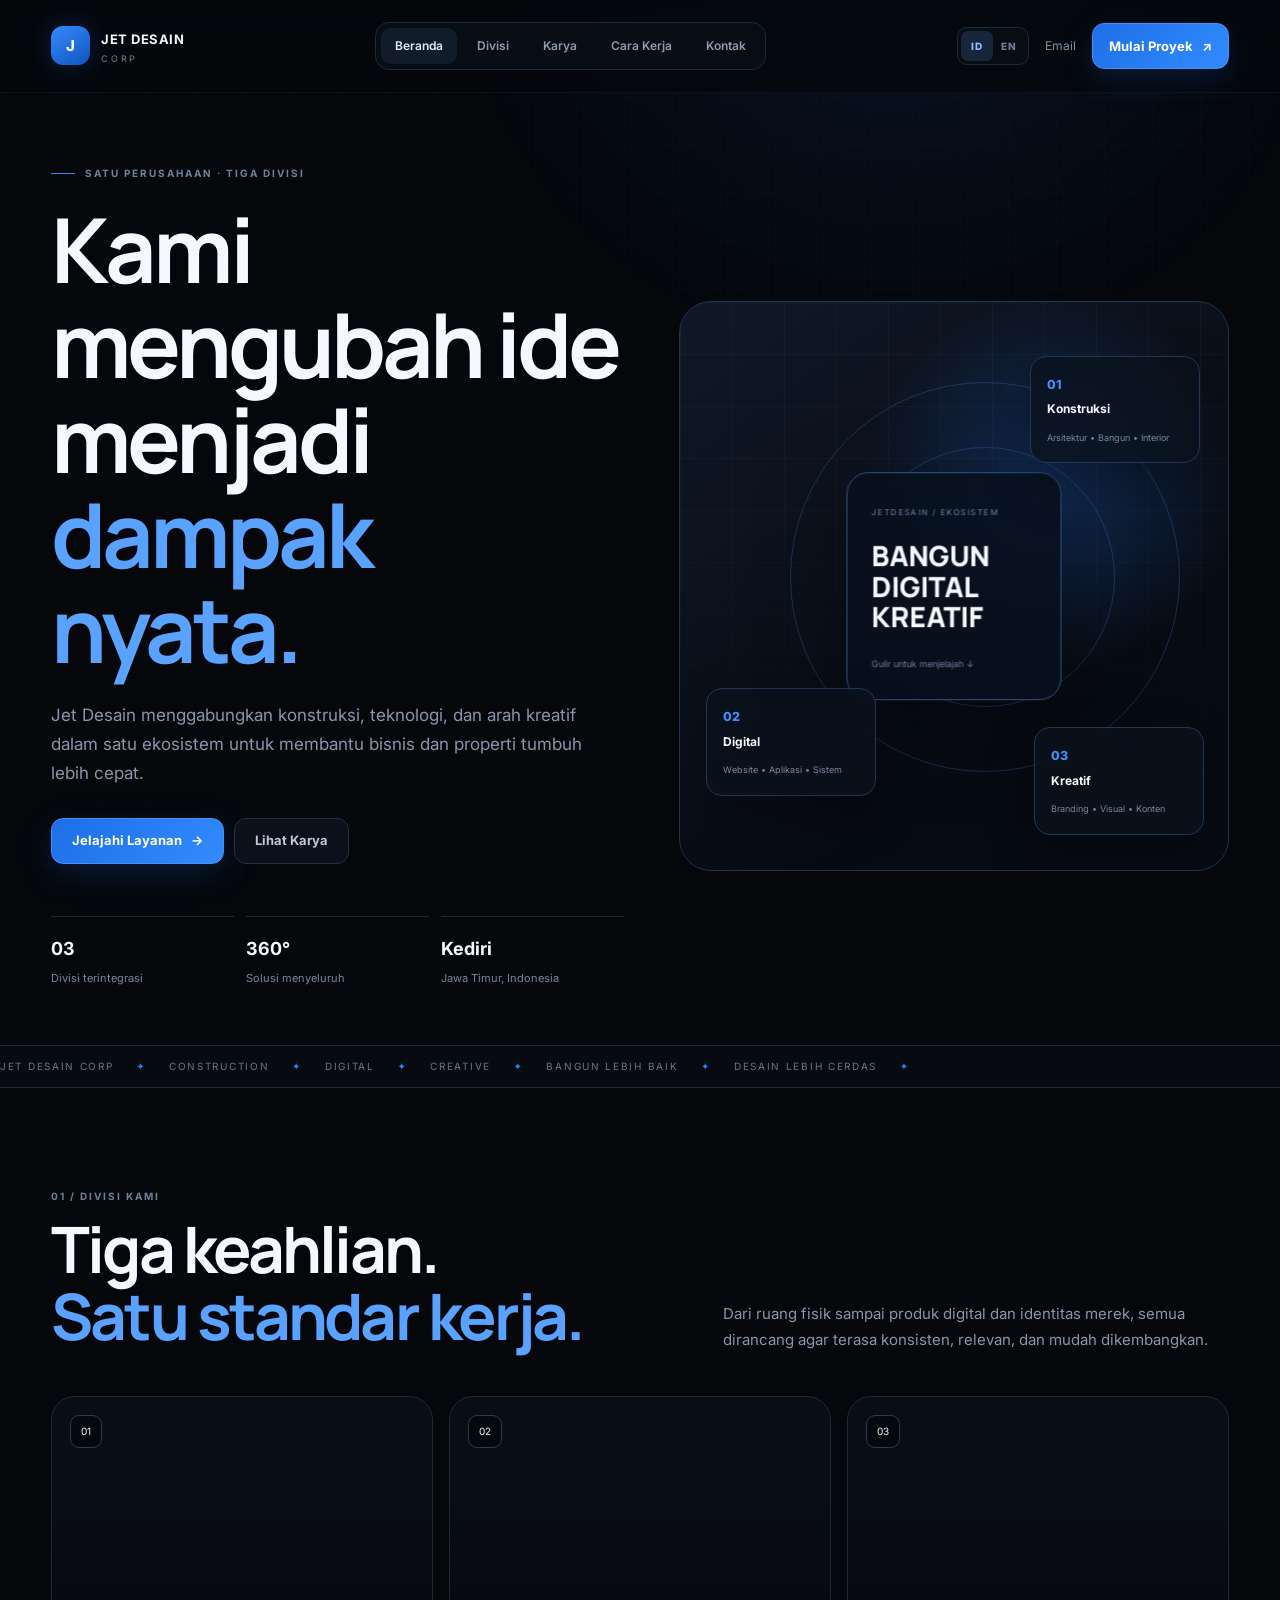
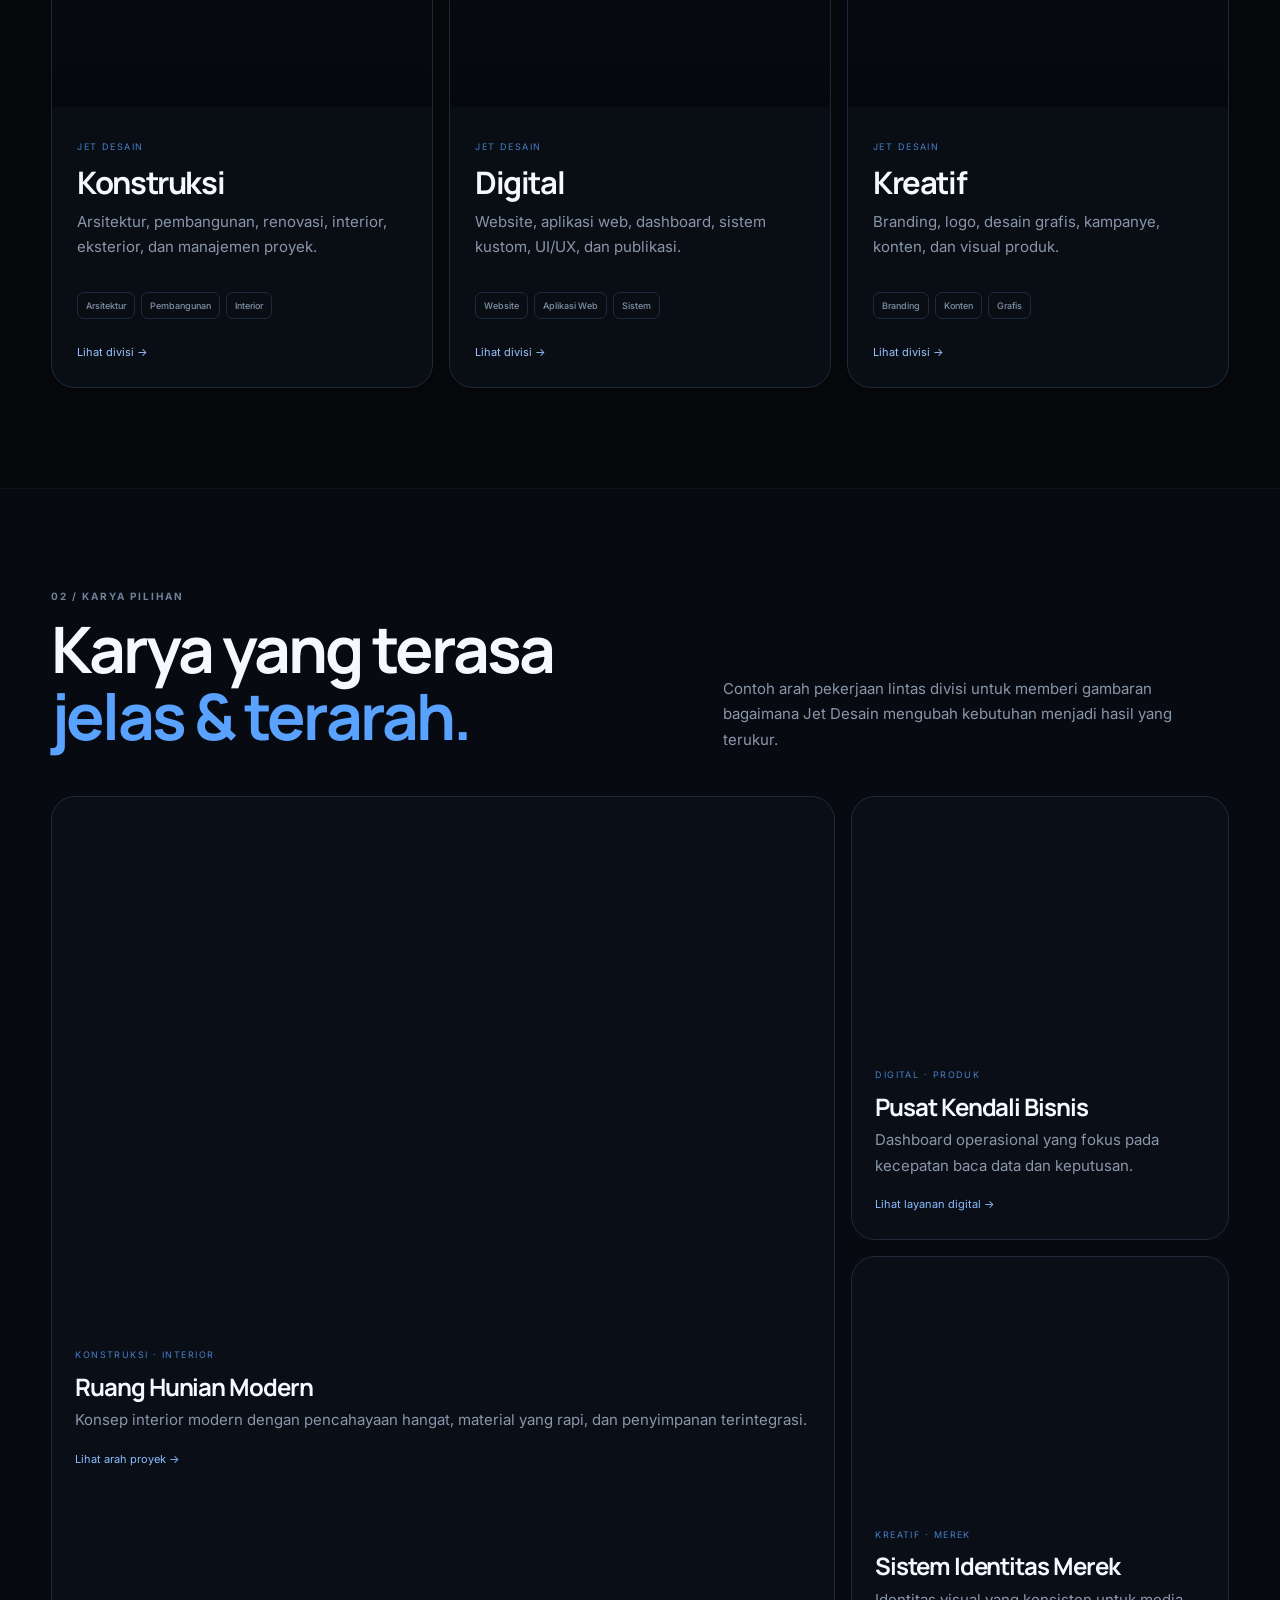
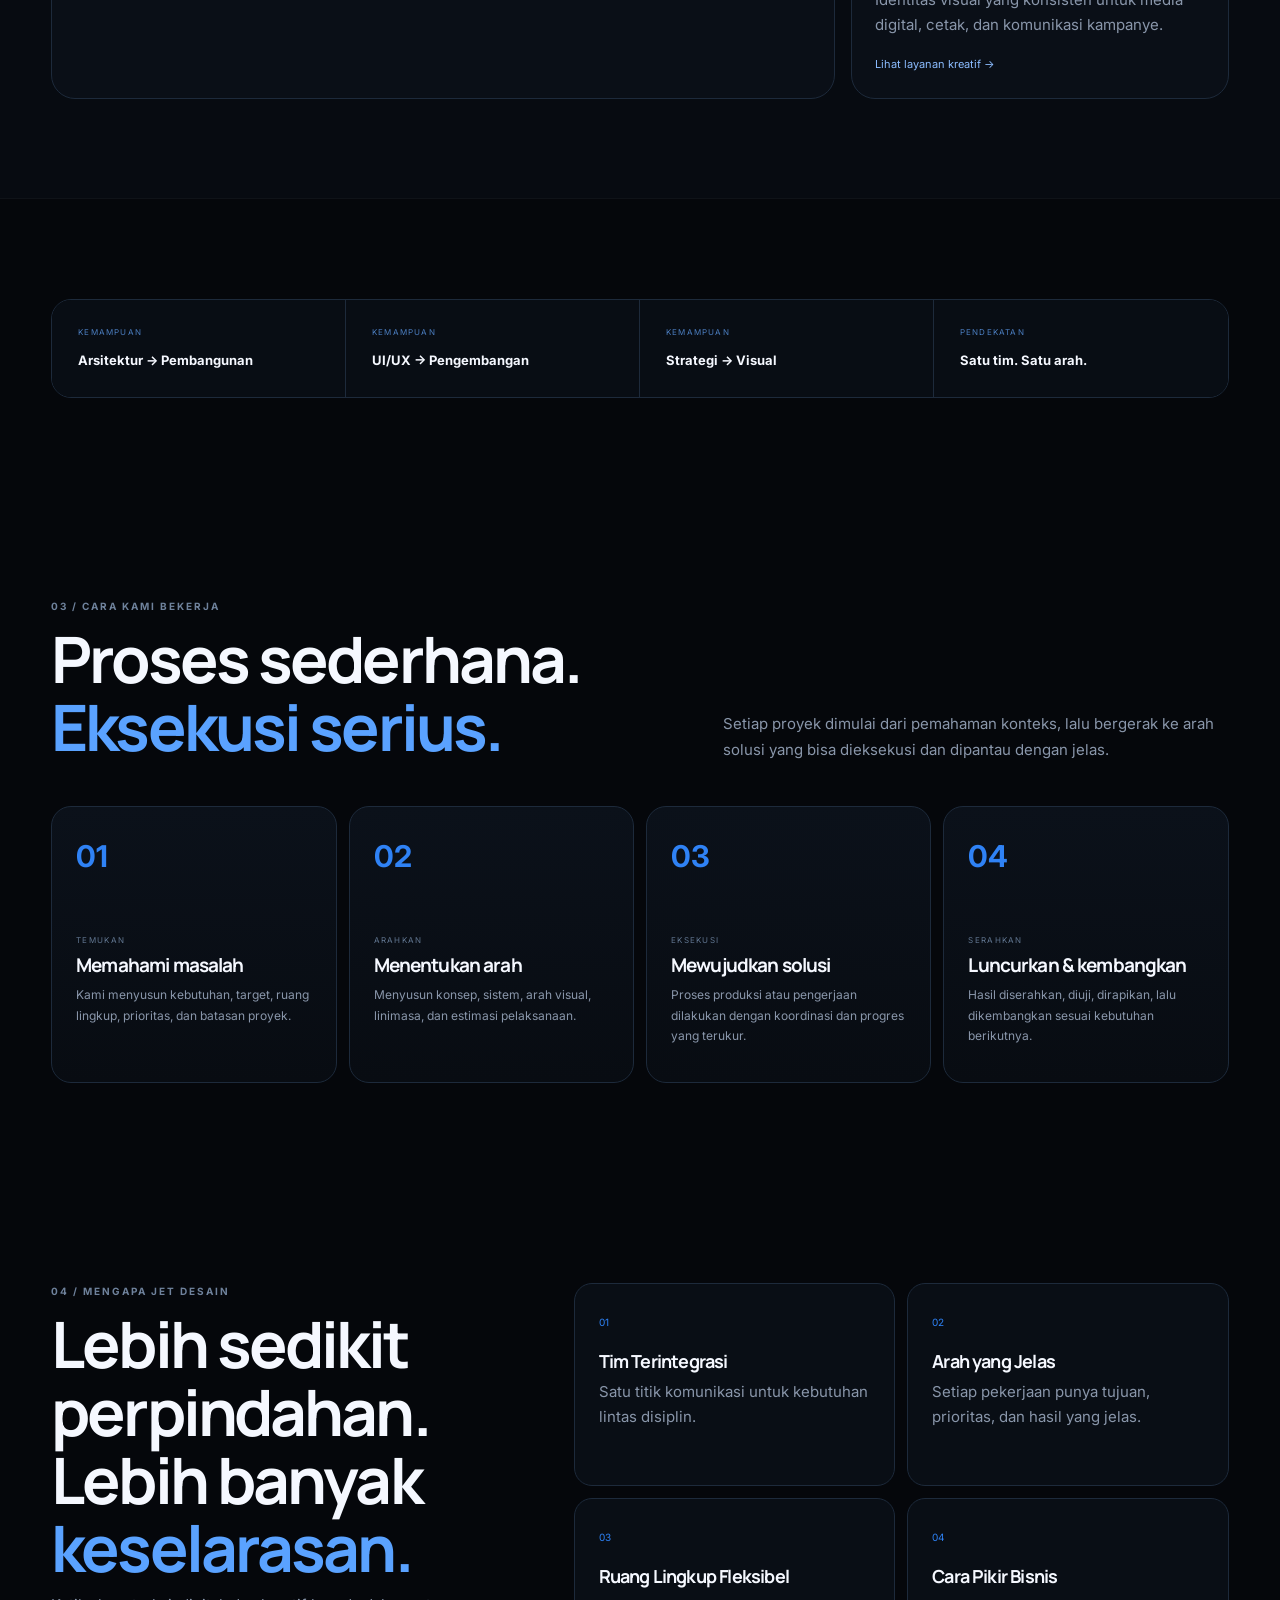
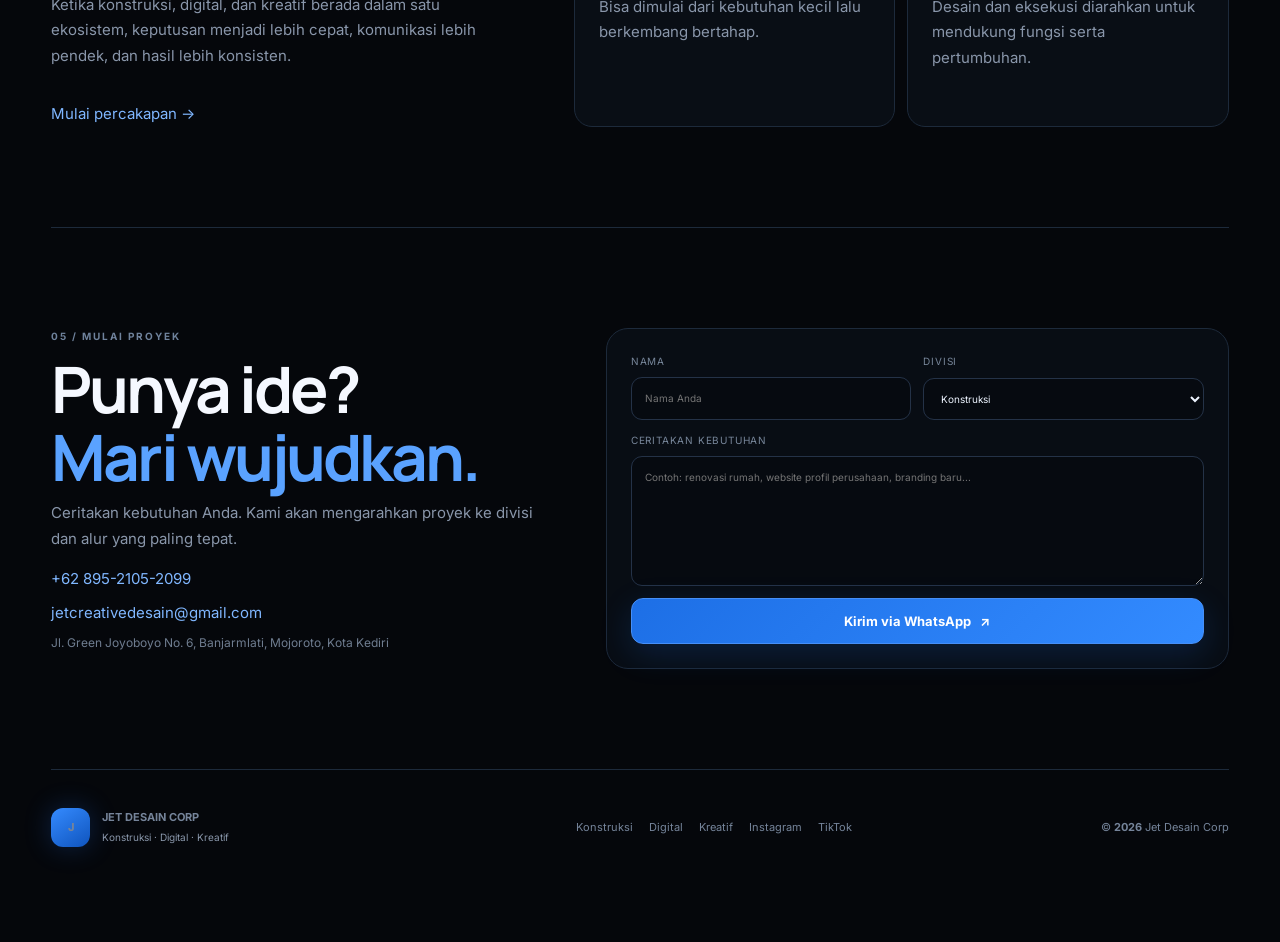
==== commit 6b255186: "Gunakan URL bersih tanpa ekstensi HTML" ====
--- a/index.html
+++ b/index.html
@@ -1,21 +1,21 @@
 <!doctype html><html lang="id"><head><meta charset="utf-8"><meta name="viewport" content="width=device-width,initial-scale=1,viewport-fit=cover"><meta name="theme-color" content="#05070b"><meta name="description" content="Jet Desain Corp — Konstruksi, Digital, dan Kreatif dalam satu ekosistem terintegrasi."><title>Jet Desain Corp — Bangun. Digital. Kreatif.</title><link rel="icon" href="assets/favicon.svg"><link rel="manifest" href="manifest.webmanifest"><link rel="preconnect" href="https://fonts.googleapis.com"><link rel="preconnect" href="https://fonts.gstatic.com" crossorigin><link href="https://fonts.googleapis.com/css2?family=Inter:wght@400;500;600;700;800&family=Manrope:wght@500;600;700;800&display=swap" rel="stylesheet"><link rel="stylesheet" href="assets/style.css?v=app-6"></head><body data-page="home">
 <div class="loader" id="loader"><div class="loader-mark"><span>J</span><b>JET DESAIN</b><small>CORP</small></div><div class="loader-line"><i></i></div></div>
 <a class="skip-link" href="#main">Ke konten utama</a>
-<header class="site-header"><div class="nav-shell"><a class="brand" href="index.html"><span class="brand-icon">J</span><span><b>JET DESAIN</b><small>CORP</small></span></a><nav class="desktop-nav"><a class="active" href="#home">Beranda</a><a href="#divisions">Divisi</a><a href="#showcase">Karya</a><a href="#workflow">Cara Kerja</a><a href="#contact">Kontak</a></nav><div class="nav-actions"><div class="lang-switch" role="group" aria-label="Pilih bahasa"><button type="button" data-lang="id" class="active">ID</button><button type="button" data-lang="en">EN</button></div><a class="nav-link" href="mailto:jetcreativedesain@gmail.com">Email</a><a class="nav-cta" href="https://wa.me/6289521052099" target="_blank" rel="noopener">Mulai Proyek <span>↗</span></a></div></div></header>
+<header class="site-header"><div class="nav-shell"><a class="brand" href="/"><span class="brand-icon">J</span><span><b>JET DESAIN</b><small>CORP</small></span></a><nav class="desktop-nav"><a class="active" href="#home">Beranda</a><a href="#divisions">Divisi</a><a href="#showcase">Karya</a><a href="#workflow">Cara Kerja</a><a href="#contact">Kontak</a></nav><div class="nav-actions"><div class="lang-switch" role="group" aria-label="Pilih bahasa"><button type="button" data-lang="id" class="active">ID</button><button type="button" data-lang="en">EN</button></div><a class="nav-link" href="mailto:jetcreativedesain@gmail.com">Email</a><a class="nav-cta" href="https://wa.me/6289521052099" target="_blank" rel="noopener">Mulai Proyek <span>↗</span></a></div></div></header>
 <main id="main">
 <section class="hero-shell reveal" id="home"><div class="hero-copy"><div class="eyebrow"><span></span>SATU PERUSAHAAN · TIGA DIVISI</div><h1>Kami mengubah ide<br>menjadi <em>dampak nyata.</em></h1><p>Jet Desain menggabungkan konstruksi, teknologi, dan arah kreatif dalam satu ekosistem untuk membantu bisnis dan properti tumbuh lebih cepat.</p><div class="hero-actions"><a class="btn-primary" href="#divisions">Jelajahi Layanan <span>→</span></a><a class="btn-secondary" href="#showcase">Lihat Karya</a></div><div class="hero-stats"><div><b>03</b><span>Divisi terintegrasi</span></div><div><b>360°</b><span>Solusi menyeluruh</span></div><div><b>Kediri</b><span>Jawa Timur, Indonesia</span></div></div></div><div class="hero-visual"><div class="visual-grid"></div><div class="orbit orbit-a"></div><div class="orbit orbit-b"></div><div class="core-card"><small>JETDESAIN / EKOSISTEM</small><strong>BANGUN<br>DIGITAL<br>KREATIF</strong><span>Gulir untuk menjelajah ↓</span></div><div class="floating-card fc-a"><small>01</small><b>Konstruksi</b><span>Arsitektur • Bangun • Interior</span></div><div class="floating-card fc-b"><small>02</small><b>Digital</b><span>Website • Aplikasi • Sistem</span></div><div class="floating-card fc-c"><small>03</small><b>Kreatif</b><span>Branding • Visual • Konten</span></div></div></section>
 <section class="ticker"><div>JET DESAIN CORP <span>✦</span> CONSTRUCTION <span>✦</span> DIGITAL <span>✦</span> CREATIVE <span>✦</span> BANGUN LEBIH BAIK <span>✦</span> DESAIN LEBIH CERDAS <span>✦</span></div></section>
 <section class="section reveal" id="divisions"><div class="section-head"><div><span class="kicker">01 / DIVISI KAMI</span><h2>Tiga keahlian.<br><em>Satu standar kerja.</em></h2></div><p>Dari ruang fisik sampai produk digital dan identitas merek, semua dirancang agar terasa konsisten, relevan, dan mudah dikembangkan.</p></div><div class="division-grid">
-<a class="division-card construction-card" href="construction.html"><div class="card-media" style="background-image:linear-gradient(180deg,transparent 20%,rgba(5,7,11,.92)),url('https://images.unsplash.com/photo-1503387762-592deb58ef4e?auto=format&fit=crop&w=1200&q=85')"><span>01</span></div><div class="division-body"><small>JET DESAIN</small><h3>Konstruksi</h3><p>Arsitektur, pembangunan, renovasi, interior, eksterior, dan manajemen proyek.</p><div class="card-tags"><b>Arsitektur</b><b>Pembangunan</b><b>Interior</b></div><span class="card-link">Lihat divisi →</span></div></a>
-<a class="division-card digital-card" href="digital.html"><div class="card-media" style="background-image:linear-gradient(180deg,transparent 20%,rgba(5,7,11,.92)),url('https://images.unsplash.com/photo-1555066931-4365d14bab8c?auto=format&fit=crop&w=1200&q=85')"><span>02</span></div><div class="division-body"><small>JET DESAIN</small><h3>Digital</h3><p>Website, aplikasi web, dashboard, sistem kustom, UI/UX, dan publikasi.</p><div class="card-tags"><b>Website</b><b>Aplikasi Web</b><b>Sistem</b></div><span class="card-link">Lihat divisi →</span></div></a>
-<a class="division-card creative-card" href="creative.html"><div class="card-media" style="background-image:linear-gradient(180deg,transparent 20%,rgba(5,7,11,.92)),url('https://images.unsplash.com/photo-1558655146-d09347e92766?auto=format&fit=crop&w=1200&q=85')"><span>03</span></div><div class="division-body"><small>JET DESAIN</small><h3>Kreatif</h3><p>Branding, logo, desain grafis, kampanye, konten, dan visual produk.</p><div class="card-tags"><b>Branding</b><b>Konten</b><b>Grafis</b></div><span class="card-link">Lihat divisi →</span></div></a>
+<a class="division-card construction-card" href="/construction"><div class="card-media" style="background-image:linear-gradient(180deg,transparent 20%,rgba(5,7,11,.92)),url('https://images.unsplash.com/photo-1503387762-592deb58ef4e?auto=format&fit=crop&w=1200&q=85')"><span>01</span></div><div class="division-body"><small>JET DESAIN</small><h3>Konstruksi</h3><p>Arsitektur, pembangunan, renovasi, interior, eksterior, dan manajemen proyek.</p><div class="card-tags"><b>Arsitektur</b><b>Pembangunan</b><b>Interior</b></div><span class="card-link">Lihat divisi →</span></div></a>
+<a class="division-card digital-card" href="/digital"><div class="card-media" style="background-image:linear-gradient(180deg,transparent 20%,rgba(5,7,11,.92)),url('https://images.unsplash.com/photo-1555066931-4365d14bab8c?auto=format&fit=crop&w=1200&q=85')"><span>02</span></div><div class="division-body"><small>JET DESAIN</small><h3>Digital</h3><p>Website, aplikasi web, dashboard, sistem kustom, UI/UX, dan publikasi.</p><div class="card-tags"><b>Website</b><b>Aplikasi Web</b><b>Sistem</b></div><span class="card-link">Lihat divisi →</span></div></a>
+<a class="division-card creative-card" href="/creative"><div class="card-media" style="background-image:linear-gradient(180deg,transparent 20%,rgba(5,7,11,.92)),url('https://images.unsplash.com/photo-1558655146-d09347e92766?auto=format&fit=crop&w=1200&q=85')"><span>03</span></div><div class="division-body"><small>JET DESAIN</small><h3>Kreatif</h3><p>Branding, logo, desain grafis, kampanye, konten, dan visual produk.</p><div class="card-tags"><b>Branding</b><b>Konten</b><b>Grafis</b></div><span class="card-link">Lihat divisi →</span></div></a>
 </div></section>
-<section class="section surface reveal" id="showcase"><div class="section-head"><div><span class="kicker">02 / KARYA PILIHAN</span><h2>Karya yang terasa<br><em>jelas & terarah.</em></h2></div><p>Contoh arah pekerjaan lintas divisi untuk memberi gambaran bagaimana Jet Desain mengubah kebutuhan menjadi hasil yang terukur.</p></div><div class="showcase-grid"><article class="showcase large"><div class="showcase-img" style="background-image:url('https://images.unsplash.com/photo-1600607687920-4e2a09cf159d?auto=format&fit=crop&w=1400&q=85')"></div><div class="showcase-info"><span>KONSTRUKSI · INTERIOR</span><h3>Ruang Hunian Modern</h3><p>Konsep interior modern dengan pencahayaan hangat, material yang rapi, dan penyimpanan terintegrasi.</p><a href="construction.html">Lihat arah proyek →</a></div></article><article class="showcase"><div class="showcase-img" style="background-image:url('https://images.unsplash.com/photo-1559028012-481c04fa702d?auto=format&fit=crop&w=1000&q=85')"></div><div class="showcase-info"><span>DIGITAL · PRODUK</span><h3>Pusat Kendali Bisnis</h3><p>Dashboard operasional yang fokus pada kecepatan baca data dan keputusan.</p><a href="digital.html">Lihat layanan digital →</a></div></article><article class="showcase"><div class="showcase-img" style="background-image:url('https://images.unsplash.com/photo-1542744094-3a31f272c490?auto=format&fit=crop&w=1000&q=85')"></div><div class="showcase-info"><span>KREATIF · MEREK</span><h3>Sistem Identitas Merek</h3><p>Identitas visual yang konsisten untuk media digital, cetak, dan komunikasi kampanye.</p><a href="creative.html">Lihat layanan kreatif →</a></div></article></div></section>
+<section class="section surface reveal" id="showcase"><div class="section-head"><div><span class="kicker">02 / KARYA PILIHAN</span><h2>Karya yang terasa<br><em>jelas & terarah.</em></h2></div><p>Contoh arah pekerjaan lintas divisi untuk memberi gambaran bagaimana Jet Desain mengubah kebutuhan menjadi hasil yang terukur.</p></div><div class="showcase-grid"><article class="showcase large"><div class="showcase-img" style="background-image:url('https://images.unsplash.com/photo-1600607687920-4e2a09cf159d?auto=format&fit=crop&w=1400&q=85')"></div><div class="showcase-info"><span>KONSTRUKSI · INTERIOR</span><h3>Ruang Hunian Modern</h3><p>Konsep interior modern dengan pencahayaan hangat, material yang rapi, dan penyimpanan terintegrasi.</p><a href="/construction">Lihat arah proyek →</a></div></article><article class="showcase"><div class="showcase-img" style="background-image:url('https://images.unsplash.com/photo-1559028012-481c04fa702d?auto=format&fit=crop&w=1000&q=85')"></div><div class="showcase-info"><span>DIGITAL · PRODUK</span><h3>Pusat Kendali Bisnis</h3><p>Dashboard operasional yang fokus pada kecepatan baca data dan keputusan.</p><a href="/digital">Lihat layanan digital →</a></div></article><article class="showcase"><div class="showcase-img" style="background-image:url('https://images.unsplash.com/photo-1542744094-3a31f272c490?auto=format&fit=crop&w=1000&q=85')"></div><div class="showcase-info"><span>KREATIF · MEREK</span><h3>Sistem Identitas Merek</h3><p>Identitas visual yang konsisten untuk media digital, cetak, dan komunikasi kampanye.</p><a href="/creative">Lihat layanan kreatif →</a></div></article></div></section>
 <section class="section reveal"><div class="impact-strip"><div><small>KEMAMPUAN</small><b>Arsitektur → Pembangunan</b></div><div><small>KEMAMPUAN</small><b>UI/UX → Pengembangan</b></div><div><small>KEMAMPUAN</small><b>Strategi → Visual</b></div><div><small>PENDEKATAN</small><b>Satu tim. Satu arah.</b></div></div></section>
 <section class="section reveal" id="workflow"><div class="section-head"><div><span class="kicker">03 / CARA KAMI BEKERJA</span><h2>Proses sederhana.<br><em>Eksekusi serius.</em></h2></div><p>Setiap proyek dimulai dari pemahaman konteks, lalu bergerak ke arah solusi yang bisa dieksekusi dan dipantau dengan jelas.</p></div><div class="timeline"><article><b>01</b><div><span>TEMUKAN</span><h3>Memahami masalah</h3><p>Kami menyusun kebutuhan, target, ruang lingkup, prioritas, dan batasan proyek.</p></div></article><article><b>02</b><div><span>ARAHKAN</span><h3>Menentukan arah</h3><p>Menyusun konsep, sistem, arah visual, linimasa, dan estimasi pelaksanaan.</p></div></article><article><b>03</b><div><span>EKSEKUSI</span><h3>Mewujudkan solusi</h3><p>Proses produksi atau pengerjaan dilakukan dengan koordinasi dan progres yang terukur.</p></div></article><article><b>04</b><div><span>SERAHKAN</span><h3>Luncurkan & kembangkan</h3><p>Hasil diserahkan, diuji, dirapikan, lalu dikembangkan sesuai kebutuhan berikutnya.</p></div></article></div></section>
 <section class="section reveal"><div class="why-grid"><div class="why-copy"><span class="kicker">04 / MENGAPA JET DESAIN</span><h2>Lebih sedikit perpindahan.<br>Lebih banyak <em>keselarasan.</em></h2><p>Ketika konstruksi, digital, dan kreatif berada dalam satu ekosistem, keputusan menjadi lebih cepat, komunikasi lebih pendek, dan hasil lebih konsisten.</p><a class="text-link" href="#contact">Mulai percakapan →</a></div><div class="why-cards"><article><span>01</span><h3>Tim Terintegrasi</h3><p>Satu titik komunikasi untuk kebutuhan lintas disiplin.</p></article><article><span>02</span><h3>Arah yang Jelas</h3><p>Setiap pekerjaan punya tujuan, prioritas, dan hasil yang jelas.</p></article><article><span>03</span><h3>Ruang Lingkup Fleksibel</h3><p>Bisa dimulai dari kebutuhan kecil lalu berkembang bertahap.</p></article><article><span>04</span><h3>Cara Pikir Bisnis</h3><p>Desain dan eksekusi diarahkan untuk mendukung fungsi serta pertumbuhan.</p></article></div></div></section>
 <section class="section contact-section reveal" id="contact"><div class="contact-copy"><span class="kicker">05 / MULAI PROYEK</span><h2>Punya ide?<br><em>Mari wujudkan.</em></h2><p>Ceritakan kebutuhan Anda. Kami akan mengarahkan proyek ke divisi dan alur yang paling tepat.</p><div class="contact-meta"><a href="https://wa.me/6289521052099">+62 895-2105-2099</a><a href="mailto:jetcreativedesain@gmail.com">jetcreativedesain@gmail.com</a><span>Jl. Green Joyoboyo No. 6, Banjarmlati, Mojoroto, Kota Kediri</span></div></div><form class="contact-form" id="contact-form"><label>Nama<input name="name" required placeholder="Nama Anda"></label><label>Divisi<select name="division"><option>Konstruksi</option><option>Digital</option><option>Kreatif</option><option>Belum yakin</option></select></label><label class="full">Ceritakan kebutuhan<textarea name="message" required placeholder="Contoh: renovasi rumah, website profil perusahaan, branding baru..."></textarea></label><button class="btn-primary full" type="submit">Kirim via WhatsApp <span>↗</span></button></form></section>
 </main>
-<footer class="site-footer"><div class="footer-brand"><span class="brand-icon">J</span><div><b>JET DESAIN CORP</b><p>Konstruksi · Digital · Kreatif</p></div></div><div class="footer-links"><a href="construction.html">Konstruksi</a><a href="digital.html">Digital</a><a href="creative.html">Kreatif</a><a href="https://instagram.com/jetdesainkediri">Instagram</a><a href="https://tiktok.com/@jet.desain.interior">TikTok</a></div><span>© <b id="year"></b> Jet Desain Corp</span></footer>
+<footer class="site-footer"><div class="footer-brand"><span class="brand-icon">J</span><div><b>JET DESAIN CORP</b><p>Konstruksi · Digital · Kreatif</p></div></div><div class="footer-links"><a href="/construction">Konstruksi</a><a href="/digital">Digital</a><a href="/creative">Kreatif</a><a href="https://instagram.com/jetdesainkediri">Instagram</a><a href="https://tiktok.com/@jet.desain.interior">TikTok</a></div><span>© <b id="year"></b> Jet Desain Corp</span></footer>
 <nav class="bottom-nav"><a class="active" href="#home">Beranda</a><a href="#divisions">Divisi</a><a class="main-action" href="https://wa.me/6289521052099">+</a><a href="#showcase">Karya</a><a href="#contact">Kontak</a></nav>
 <script src="assets/script.js?v=app-6"></script></body></html>
--- a/assets/style.css
+++ b/assets/style.css
@@ -1 +1 @@
-:root{color-scheme:dark;--bg:#05070b;--panel:#0a0f17;--panel2:#0d1420;--blue:#287cff;--blue2:#5aa2ff;--ink:#f5f8ff;--muted:#8996aa;--line:#1d2a3b;--soft:#111b29;--radius:24px}*{box-sizing:border-box}html{scroll-behavior:smooth;scroll-padding-top:96px}body{margin:0;background:var(--bg);color:var(--ink);font:15px/1.7 Inter,system-ui,sans-serif;overflow-x:hidden}body:before{content:"";position:fixed;inset:0;pointer-events:none;background:radial-gradient(circle at 70% -10%,rgba(40,124,255,.12),transparent 34%),linear-gradient(rgba(255,255,255,.012) 1px,transparent 1px),linear-gradient(90deg,rgba(255,255,255,.012) 1px,transparent 1px);background-size:auto,48px 48px,48px 48px;z-index:-1}a{color:inherit;text-decoration:none}button,input,textarea,select{font:inherit}h1,h2,h3,p{margin-top:0}h1,h2,h3{font-family:Manrope,Inter,sans-serif;letter-spacing:-.045em;line-height:1.06}p{color:var(--muted)}em{font-style:normal;color:var(--blue2)}.site-header{position:sticky;top:0;z-index:80;padding:14px 4vw;background:linear-gradient(#05070bef,#05070bc4);backdrop-filter:blur(22px);border-bottom:1px solid rgba(255,255,255,.04)}.nav-shell{width:min(1380px,100%);margin:auto;height:64px;display:flex;align-items:center;justify-content:space-between;gap:28px}.brand{display:flex;align-items:center;gap:11px;min-width:max-content}.brand-icon{display:grid;place-items:center;width:39px;height:39px;border-radius:12px;background:linear-gradient(145deg,#358bff,#0f54bd);box-shadow:0 0 28px rgba(40,124,255,.24);font-weight:800}.brand b{font-size:13px;letter-spacing:.04em}.brand small{display:block;color:#728299;font-size:9px;letter-spacing:.3em}.desktop-nav{display:flex;align-items:center;gap:6px;padding:5px;border:1px solid var(--line);background:#080d14;border-radius:14px}.desktop-nav a{padding:8px 14px;border-radius:10px;color:#8e9bae;font-size:12px;font-weight:600}.desktop-nav a:hover,.desktop-nav a.active{background:#111b29;color:#dceaff}.nav-actions{display:flex;align-items:center;gap:16px}.nav-link{font-size:12px;color:#8190a5}.nav-cta,.btn-primary,.btn-secondary{display:inline-flex;align-items:center;justify-content:center;gap:9px;min-height:46px;border-radius:12px;font-size:13px;font-weight:700;transition:.25s ease}.nav-cta,.btn-primary{background:linear-gradient(135deg,#1d6fe6,#338bff);color:white;border:1px solid #468ff7;box-shadow:0 10px 32px rgba(26,105,221,.2)}.btn-secondary{background:#0b111a;color:#b9c8dc;border:1px solid #233148}.nav-cta{padding:0 16px}.btn-primary,.btn-secondary{padding:0 20px}.btn-primary:hover,.nav-cta:hover{transform:translateY(-2px);box-shadow:0 15px 40px rgba(36,117,232,.3)}main{width:min(1380px,92%);margin:auto}.hero-shell{min-height:690px;padding:72px 0 38px;display:grid;grid-template-columns:1.02fr .98fr;align-items:center;gap:55px}.eyebrow,.kicker{display:flex;align-items:center;gap:10px;color:#6f829c;font-size:10px;letter-spacing:.2em;font-weight:700}.eyebrow span{width:24px;height:1px;background:#3389ff}.hero-copy h1{font-size:clamp(54px,7vw,102px);margin:20px 0 24px}.hero-copy>p{font-size:17px;max-width:650px}.hero-actions{display:flex;gap:10px;flex-wrap:wrap;margin-top:30px}.hero-stats{display:grid;grid-template-columns:repeat(3,1fr);gap:12px;margin-top:52px}.hero-stats div{padding:17px 0;border-top:1px solid var(--line)}.hero-stats b{display:block;font-size:18px}.hero-stats span{color:#78879c;font-size:11px}.hero-visual{position:relative;height:570px;border-radius:32px;overflow:hidden;border:1px solid #22334b;background:radial-gradient(circle at 68% 32%,rgba(40,124,255,.26),transparent 35%),linear-gradient(145deg,#101827,#070b12 70%)}.visual-grid{position:absolute;inset:0;background-image:linear-gradient(rgba(255,255,255,.035) 1px,transparent 1px),linear-gradient(90deg,rgba(255,255,255,.035) 1px,transparent 1px);background-size:52px 52px;mask-image:linear-gradient(to bottom,black,transparent)}.orbit{position:absolute;border:1px solid rgba(78,144,255,.25);border-radius:50%;animation:spin 18s linear infinite}.orbit-a{width:390px;height:390px;top:80px;left:110px}.orbit-b{width:260px;height:260px;top:145px;left:175px;animation-direction:reverse;animation-duration:11s}.core-card{position:absolute;left:50%;top:50%;transform:translate(-50%,-50%);width:215px;padding:24px;border:1px solid #315584;background:rgba(8,17,30,.88);backdrop-filter:blur(10px);border-radius:22px;box-shadow:0 24px 90px rgba(0,0,0,.35)}.core-card small{color:#6e88aa;font-size:8px;letter-spacing:.18em}.core-card strong{display:block;font:800 28px/1.08 Manrope;margin:18px 0}.core-card span{font-size:9px;color:#6d809d}.floating-card{position:absolute;padding:14px 16px;background:#0b121dcc;border:1px solid #213753;border-radius:16px;backdrop-filter:blur(10px);min-width:170px;box-shadow:0 20px 50px rgba(0,0,0,.3);animation:float 6s ease-in-out infinite}.floating-card small{color:#3f8fff;font-weight:800}.floating-card b{display:block;font-size:12px;margin:3px 0}.floating-card span{font-size:9px;color:#79889e}.fc-a{top:54px;right:28px}.fc-b{bottom:74px;left:26px;animation-delay:-2s}.fc-c{bottom:35px;right:24px;animation-delay:-4s}.ticker{width:100vw;margin-left:calc(50% - 50vw);overflow:hidden;border-top:1px solid var(--line);border-bottom:1px solid var(--line);background:#070b11}.ticker div{display:inline-block;white-space:nowrap;padding:12px 0;font-size:10px;letter-spacing:.17em;color:#65758c;animation:ticker 25s linear infinite}.ticker span{color:#2d82f6;margin:0 18px}.section{padding:100px 0}.surface{position:relative}.surface:before{content:"";position:absolute;left:50%;transform:translateX(-50%);top:0;bottom:0;width:100vw;background:#070b11;z-index:-1;border-block:1px solid rgba(255,255,255,.03)}.section-head{display:grid;grid-template-columns:1fr .8fr;gap:40px;align-items:end;margin-bottom:36px}.section-head h2,.why-copy h2,.contact-copy h2,.detail-banner h2{font-size:clamp(38px,5vw,66px);margin:10px 0}.section-head>p{justify-self:end;max-width:520px;margin-bottom:8px}.division-grid{display:grid;grid-template-columns:repeat(3,1fr);gap:16px}.division-card{overflow:hidden;border-radius:24px;border:1px solid var(--line);background:#090e15;transition:.28s ease}.division-card:hover{transform:translateY(-7px);border-color:#3569a8}.card-media{height:310px;background-size:cover;background-position:center;position:relative}.card-media span{position:absolute;top:18px;left:18px;padding:7px 10px;background:#05070bc4;border:1px solid #2a3b51;border-radius:9px;font-size:10px}.division-body{padding:25px}.division-body small,.showcase-info>span{font-size:9px;letter-spacing:.16em;color:#477fc7}.division-body h3{font-size:31px;margin:8px 0 10px}.division-body p{min-height:68px}.card-tags{display:flex;gap:6px;flex-wrap:wrap}.card-tags b{font-size:9px;font-weight:500;color:#8292a8;border:1px solid #1d2b3e;border-radius:7px;padding:5px 8px}.card-link{display:block;margin-top:24px;color:#9bc3ff;font-size:11px}.showcase-grid{display:grid;grid-template-columns:1.35fr .65fr;gap:16px}.showcase{overflow:hidden;border:1px solid var(--line);border-radius:24px;background:#0a0f17}.showcase.large{grid-row:span 2}.showcase-img{height:240px;background-size:cover;background-position:center}.showcase.large .showcase-img{height:520px}.showcase-info{padding:23px}.showcase-info h3{font-size:24px;margin:8px 0}.showcase-info p{margin-bottom:12px}.showcase-info a{font-size:11px;color:#8bbcff}.impact-strip{display:grid;grid-template-columns:repeat(4,1fr);border:1px solid var(--line);border-radius:20px;overflow:hidden}.impact-strip div{padding:26px;border-right:1px solid var(--line);background:#080d14}.impact-strip div:last-child{border:0}.impact-strip small{display:block;color:#4b7dbf;font-size:8px;letter-spacing:.15em}.impact-strip b{display:block;margin-top:9px;font-size:13px}.timeline{display:grid;grid-template-columns:repeat(4,1fr);gap:12px}.timeline article{min-height:250px;padding:24px;border:1px solid var(--line);border-radius:20px;background:linear-gradient(180deg,#0b111a,#080c12)}.timeline article>b{display:block;color:#2f82f5;font-size:30px}.timeline article span{display:block;margin-top:52px;color:#617690;font-size:8px;letter-spacing:.16em}.timeline h3{font-size:19px;margin:7px 0 10px}.timeline p{font-size:12px}.why-grid{display:grid;grid-template-columns:.85fr 1.15fr;gap:38px}.why-copy{padding-right:20px}.text-link{display:inline-block;margin-top:18px;color:#7fb6ff}.why-cards{display:grid;grid-template-columns:1fr 1fr;gap:12px}.why-cards article{padding:24px;border-radius:18px;border:1px solid var(--line);background:#090e15}.why-cards span{color:#2e83f8;font-size:10px}.why-cards h3{font-size:18px;margin:18px 0 8px}.contact-section{display:grid;grid-template-columns:.9fr 1.1fr;gap:45px;border-top:1px solid var(--line)}.contact-meta{display:grid;gap:8px;color:#9cb1ce}.contact-meta a{color:#80b7ff}.contact-meta span{color:#6f7d90;font-size:12px}.contact-form{display:grid;grid-template-columns:1fr 1fr;gap:12px;padding:24px;border:1px solid var(--line);border-radius:22px;background:#080d14}.contact-form label{display:grid;gap:7px;font-size:10px;color:#77869a;letter-spacing:.08em;text-transform:uppercase}.contact-form input,.contact-form select,.contact-form textarea{width:100%;border:1px solid #243247;background:#060a10;color:#edf4ff;border-radius:11px;padding:12px 13px;outline:0}.contact-form textarea{min-height:130px;resize:vertical}.contact-form .full{grid-column:1/-1}.site-footer{width:min(1380px,92%);margin:auto;padding:38px 0 95px;border-top:1px solid var(--line);display:grid;grid-template-columns:1fr 1fr auto;align-items:center;gap:20px;color:#75849a;font-size:11px}.footer-brand{display:flex;align-items:center;gap:12px}.footer-brand p{margin:2px 0 0;font-size:10px}.footer-links{display:flex;gap:16px;flex-wrap:wrap}.bottom-nav{display:none}.detail-hero-new{padding:72px 0 60px;display:grid;grid-template-columns:1fr .9fr;gap:48px;align-items:center}.detail-copy h1{font-size:clamp(52px,7vw,92px);margin:16px 0}.detail-copy>p{font-size:17px;max-width:660px}.detail-photo{height:560px;border-radius:30px;border:1px solid #24344a;background-size:cover;background-position:center;position:relative;overflow:hidden}.detail-photo span{position:absolute;bottom:24px;left:24px;font-size:10px;letter-spacing:.2em;padding:8px 11px;border:1px solid #ffffff2a;background:#05070b99;border-radius:8px}.service-grid-new{display:grid;grid-template-columns:repeat(3,1fr);gap:12px}.service-grid-new article{min-height:235px;padding:24px;border:1px solid var(--line);border-radius:20px;background:#080d14}.service-grid-new article>span{color:#3189ff;font-weight:700}.service-grid-new h3{font-size:20px;margin:38px 0 9px}.service-grid-new small{display:block;margin-top:22px;font-size:8px;letter-spacing:.15em;color:#607088}.capability-grid{display:grid;grid-template-columns:1fr 1fr;gap:12px}.capability-grid article{display:flex;gap:20px;padding:22px;border:1px solid var(--line);border-radius:18px;background:#090e15}.capability-grid b{color:#388cff}.capability-grid h3{font-size:17px;margin-bottom:5px}.capability-grid p{margin:0;font-size:12px}.detail-banner{display:flex;justify-content:space-between;align-items:end;gap:30px;padding:40px;border-radius:24px;border:1px solid #295288;background:radial-gradient(circle at 80% 20%,rgba(47,126,245,.22),transparent 30%),#0a1320}.detail-banner>div{max-width:760px}.loader{position:fixed;inset:0;z-index:999;display:grid;place-items:center;background:#040609;transition:opacity .55s ease,visibility .55s ease}.loader.hide{opacity:0;visibility:hidden}.loader-mark{text-align:center}.loader-mark>span{display:grid;place-items:center;width:60px;height:60px;margin:0 auto 18px;border-radius:18px;background:#2377ef;font-size:24px;font-weight:800;animation:pulse 1.2s ease-in-out infinite}.loader-mark b{display:block;letter-spacing:.1em}.loader-mark small{color:#477dbb;letter-spacing:.3em}.loader-line{width:180px;height:2px;background:#101822;margin-top:24px;overflow:hidden}.loader-line i{display:block;width:40%;height:100%;background:#2d83f5;animation:load 1.1s ease-in-out infinite}.reveal{opacity:0;transform:translateY(18px);transition:opacity .65s ease,transform .65s ease}.reveal.show{opacity:1;transform:none}.skip-link{position:fixed;top:-100px;left:20px;z-index:1000;background:#287cff;padding:10px 14px}.skip-link:focus{top:12px}@keyframes spin{to{transform:rotate(360deg)}}@keyframes float{50%{transform:translateY(-10px)}}@keyframes ticker{to{transform:translateX(-50%)}}@keyframes pulse{50%{box-shadow:0 0 0 14px rgba(40,124,255,.06)}}@keyframes load{0%{transform:translateX(-100%)}100%{transform:translateX(360%)}}@media(max-width:1050px){.desktop-nav{display:none}.nav-link{display:none}.hero-shell,.detail-hero-new{grid-template-columns:1fr}.hero-visual{height:500px}.division-grid{grid-template-columns:1fr}.division-card{display:grid;grid-template-columns:.8fr 1.2fr}.card-media{height:100%}.showcase-grid{grid-template-columns:1fr}.showcase.large{grid-row:auto}.showcase.large .showcase-img{height:350px}.impact-strip{grid-template-columns:1fr 1fr}.timeline{grid-template-columns:1fr 1fr}.service-grid-new{grid-template-columns:1fr 1fr}.why-grid,.contact-section{grid-template-columns:1fr}.site-footer{grid-template-columns:1fr}.footer-links{justify-content:flex-start}}@media(max-width:700px){html{scroll-padding-top:78px}.site-header{padding:10px 16px}.nav-shell{height:54px}.brand-icon{width:36px;height:36px}.nav-actions{display:block}.nav-cta{min-height:40px;padding:0 12px;font-size:11px}.hero-shell{padding-top:46px;gap:30px;min-height:0}.hero-copy h1{font-size:48px}.hero-copy>p,.detail-copy>p{font-size:14px}.hero-stats{margin-top:36px;gap:7px}.hero-stats b{font-size:14px}.hero-stats span{font-size:9px}.hero-visual{height:420px;border-radius:22px}.orbit-a{width:300px;height:300px;left:30px}.orbit-b{width:210px;height:210px;left:75px}.core-card{width:180px}.floating-card{min-width:145px;padding:10px}.fc-a{right:10px;top:20px}.fc-b{left:10px;bottom:46px}.fc-c{display:none}.section{padding:70px 0}.section-head{grid-template-columns:1fr;gap:10px}.section-head h2,.why-copy h2,.contact-copy h2,.detail-banner h2{font-size:38px}.section-head>p{justify-self:start}.division-card{display:block}.card-media{height:250px}.showcase-img,.showcase.large .showcase-img{height:250px}.impact-strip{grid-template-columns:1fr}.impact-strip div{border-right:0;border-bottom:1px solid var(--line)}.timeline,.why-cards,.service-grid-new,.capability-grid{grid-template-columns:1fr}.timeline article{min-height:220px}.contact-form{grid-template-columns:1fr}.contact-form .full{grid-column:auto}.detail-hero-new{padding-top:45px}.detail-copy h1{font-size:48px}.detail-photo{height:360px;border-radius:22px}.detail-banner{display:block;padding:28px}.detail-banner .btn-primary{margin-top:18px}.site-footer{padding-bottom:110px}.bottom-nav{position:fixed;z-index:70;left:8px;right:8px;bottom:8px;display:grid;grid-template-columns:repeat(5,1fr);align-items:center;padding:7px;border:1px solid #243249;border-radius:18px;background:#080d14e8;backdrop-filter:blur(20px);box-shadow:0 18px 50px rgba(0,0,0,.45)}.bottom-nav a{display:grid;place-items:center;min-height:44px;font-size:9px;color:#7f8da1;border-radius:11px}.bottom-nav a.active{background:#111d2e;color:#8dbdff}.bottom-nav .main-action{width:44px;height:44px;justify-self:center;background:#267cff;color:white;border-radius:13px;font-size:22px}.ticker div{animation-duration:18s}}@media(prefers-reduced-motion:reduce){*{scroll-behavior:auto!important;animation:none!important;transition:none!important}.reveal{opacity:1;transform:none}}+:root{color-scheme:dark;--bg:#05070b;--panel:#0a0f17;--panel2:#0d1420;--blue:#287cff;--blue2:#5aa2ff;--ink:#f5f8ff;--muted:#8996aa;--line:#1d2a3b;--soft:#111b29;--radius:24px}*{box-sizing:border-box}html{scroll-behavior:smooth;scroll-padding-top:96px}body{margin:0;background:var(--bg);color:var(--ink);font:15px/1.7 Inter,system-ui,sans-serif;overflow-x:hidden}body:before{content:"";position:fixed;inset:0;pointer-events:none;background:radial-gradient(circle at 70% -10%,rgba(40,124,255,.12),transparent 34%),linear-gradient(rgba(255,255,255,.012) 1px,transparent 1px),linear-gradient(90deg,rgba(255,255,255,.012) 1px,transparent 1px);background-size:auto,48px 48px,48px 48px;z-index:-1}a{color:inherit;text-decoration:none}button,input,textarea,select{font:inherit}h1,h2,h3,p{margin-top:0}h1,h2,h3{font-family:Manrope,Inter,sans-serif;letter-spacing:-.045em;line-height:1.06}p{color:var(--muted)}em{font-style:normal;color:var(--blue2)}.site-header{position:sticky;top:0;z-index:80;padding:14px 4vw;background:linear-gradient(#05070bef,#05070bc4);backdrop-filter:blur(22px);border-bottom:1px solid rgba(255,255,255,.04)}.nav-shell{width:min(1380px,100%);margin:auto;height:64px;display:flex;align-items:center;justify-content:space-between;gap:28px}.brand{display:flex;align-items:center;gap:11px;min-width:max-content}.brand-icon{display:grid;place-items:center;width:39px;height:39px;border-radius:12px;background:linear-gradient(145deg,#358bff,#0f54bd);box-shadow:0 0 28px rgba(40,124,255,.24);font-weight:800}.brand b{font-size:13px;letter-spacing:.04em}.brand small{display:block;color:#728299;font-size:9px;letter-spacing:.3em}.desktop-nav{display:flex;align-items:center;gap:6px;padding:5px;border:1px solid var(--line);background:#080d14;border-radius:14px}.desktop-nav a{padding:8px 14px;border-radius:10px;color:#8e9bae;font-size:12px;font-weight:600}.desktop-nav a:hover,.desktop-nav a.active{background:#111b29;color:#dceaff}.nav-actions{display:flex;align-items:center;gap:16px}.nav-link{font-size:12px;color:#8190a5}.nav-cta,.btn-primary,.btn-secondary{display:inline-flex;align-items:center;justify-content:center;gap:9px;min-height:46px;border-radius:12px;font-size:13px;font-weight:700;transition:.25s ease}.nav-cta,.btn-primary{background:linear-gradient(135deg,#1d6fe6,#338bff);color:white;border:1px solid #468ff7;box-shadow:0 10px 32px rgba(26,105,221,.2)}.btn-secondary{background:#0b111a;color:#b9c8dc;border:1px solid #233148}.nav-cta{padding:0 16px}.btn-primary,.btn-secondary{padding:0 20px}.btn-primary:hover,.nav-cta:hover{transform:translateY(-2px);box-shadow:0 15px 40px rgba(36,117,232,.3)}main{width:min(1380px,92%);margin:auto}.hero-shell{min-height:690px;padding:72px 0 38px;display:grid;grid-template-columns:1.02fr .98fr;align-items:center;gap:55px}.eyebrow,.kicker{display:flex;align-items:center;gap:10px;color:#6f829c;font-size:10px;letter-spacing:.2em;font-weight:700}.eyebrow span{width:24px;height:1px;background:#3389ff}.hero-copy h1{font-size:clamp(54px,7vw,102px);margin:20px 0 24px}.hero-copy>p{font-size:17px;max-width:650px}.hero-actions{display:flex;gap:10px;flex-wrap:wrap;margin-top:30px}.hero-stats{display:grid;grid-template-columns:repeat(3,1fr);gap:12px;margin-top:52px}.hero-stats div{padding:17px 0;border-top:1px solid var(--line)}.hero-stats b{display:block;font-size:18px}.hero-stats span{color:#78879c;font-size:11px}.hero-visual{position:relative;height:570px;border-radius:32px;overflow:hidden;border:1px solid #22334b;background:radial-gradient(circle at 68% 32%,rgba(40,124,255,.26),transparent 35%),linear-gradient(145deg,#101827,#070b12 70%)}.visual-grid{position:absolute;inset:0;background-image:linear-gradient(rgba(255,255,255,.035) 1px,transparent 1px),linear-gradient(90deg,rgba(255,255,255,.035) 1px,transparent 1px);background-size:52px 52px;mask-image:linear-gradient(to bottom,black,transparent)}.orbit{position:absolute;border:1px solid rgba(78,144,255,.25);border-radius:50%;animation:spin 18s linear infinite}.orbit-a{width:390px;height:390px;top:80px;left:110px}.orbit-b{width:260px;height:260px;top:145px;left:175px;animation-direction:reverse;animation-duration:11s}.core-card{position:absolute;left:50%;top:50%;transform:translate(-50%,-50%);width:215px;padding:24px;border:1px solid #315584;background:rgba(8,17,30,.88);backdrop-filter:blur(10px);border-radius:22px;box-shadow:0 24px 90px rgba(0,0,0,.35)}.core-card small{color:#6e88aa;font-size:8px;letter-spacing:.18em}.core-card strong{display:block;font:800 28px/1.08 Manrope;margin:18px 0}.core-card span{font-size:9px;color:#6d809d}.floating-card{position:absolute;padding:14px 16px;background:#0b121dcc;border:1px solid #213753;border-radius:16px;backdrop-filter:blur(10px);min-width:170px;box-shadow:0 20px 50px rgba(0,0,0,.3);animation:float 6s ease-in-out infinite}.floating-card small{color:#3f8fff;font-weight:800}.floating-card b{display:block;font-size:12px;margin:3px 0}.floating-card span{font-size:9px;color:#79889e}.fc-a{top:54px;right:28px}.fc-b{bottom:74px;left:26px;animation-delay:-2s}.fc-c{bottom:35px;right:24px;animation-delay:-4s}.ticker{width:100vw;margin-left:calc(50% - 50vw);overflow:hidden;border-top:1px solid var(--line);border-bottom:1px solid var(--line);background:#070b11}.ticker div{display:inline-block;white-space:nowrap;padding:12px 0;font-size:10px;letter-spacing:.17em;color:#65758c;animation:ticker 25s linear infinite}.ticker span{color:#2d82f6;margin:0 18px}.section{padding:100px 0}.surface{position:relative}.surface:before{content:"";position:absolute;left:50%;transform:translateX(-50%);top:0;bottom:0;width:100vw;background:#070b11;z-index:-1;border-block:1px solid rgba(255,255,255,.03)}.section-head{display:grid;grid-template-columns:1fr .8fr;gap:40px;align-items:end;margin-bottom:36px}.section-head h2,.why-copy h2,.contact-copy h2,.detail-banner h2{font-size:clamp(38px,5vw,66px);margin:10px 0}.section-head>p{justify-self:end;max-width:520px;margin-bottom:8px}.division-grid{display:grid;grid-template-columns:repeat(3,1fr);gap:16px}.division-card{overflow:hidden;border-radius:24px;border:1px solid var(--line);background:#090e15;transition:.28s ease}.division-card:hover{transform:translateY(-7px);border-color:#3569a8}.card-media{height:310px;background-size:cover;background-position:center;position:relative}.card-media span{position:absolute;top:18px;left:18px;padding:7px 10px;background:#05070bc4;border:1px solid #2a3b51;border-radius:9px;font-size:10px}.division-body{padding:25px}.division-body small,.showcase-info>span{font-size:9px;letter-spacing:.16em;color:#477fc7}.division-body h3{font-size:31px;margin:8px 0 10px}.division-body p{min-height:68px}.card-tags{display:flex;gap:6px;flex-wrap:wrap}.card-tags b{font-size:9px;font-weight:500;color:#8292a8;border:1px solid #1d2b3e;border-radius:7px;padding:5px 8px}.card-link{display:block;margin-top:24px;color:#9bc3ff;font-size:11px}.showcase-grid{display:grid;grid-template-columns:1.35fr .65fr;gap:16px}.showcase{overflow:hidden;border:1px solid var(--line);border-radius:24px;background:#0a0f17}.showcase.large{grid-row:span 2}.showcase-img{height:240px;background-size:cover;background-position:center}.showcase.large .showcase-img{height:520px}.showcase-info{padding:23px}.showcase-info h3{font-size:24px;margin:8px 0}.showcase-info p{margin-bottom:12px}.showcase-info a{font-size:11px;color:#8bbcff}.impact-strip{display:grid;grid-template-columns:repeat(4,1fr);border:1px solid var(--line);border-radius:20px;overflow:hidden}.impact-strip div{padding:26px;border-right:1px solid var(--line);background:#080d14}.impact-strip div:last-child{border:0}.impact-strip small{display:block;color:#4b7dbf;font-size:8px;letter-spacing:.15em}.impact-strip b{display:block;margin-top:9px;font-size:13px}.timeline{display:grid;grid-template-columns:repeat(4,1fr);gap:12px}.timeline article{min-height:250px;padding:24px;border:1px solid var(--line);border-radius:20px;background:linear-gradient(180deg,#0b111a,#080c12)}.timeline article>b{display:block;color:#2f82f5;font-size:30px}.timeline article span{display:block;margin-top:52px;color:#617690;font-size:8px;letter-spacing:.16em}.timeline h3{font-size:19px;margin:7px 0 10px}.timeline p{font-size:12px}.why-grid{display:grid;grid-template-columns:.85fr 1.15fr;gap:38px}.why-copy{padding-right:20px}.text-link{display:inline-block;margin-top:18px;color:#7fb6ff}.why-cards{display:grid;grid-template-columns:1fr 1fr;gap:12px}.why-cards article{padding:24px;border-radius:18px;border:1px solid var(--line);background:#090e15}.why-cards span{color:#2e83f8;font-size:10px}.why-cards h3{font-size:18px;margin:18px 0 8px}.contact-section{display:grid;grid-template-columns:.9fr 1.1fr;gap:45px;border-top:1px solid var(--line)}.contact-meta{display:grid;gap:8px;color:#9cb1ce}.contact-meta a{color:#80b7ff}.contact-meta span{color:#6f7d90;font-size:12px}.contact-form{display:grid;grid-template-columns:1fr 1fr;gap:12px;padding:24px;border:1px solid var(--line);border-radius:22px;background:#080d14}.contact-form label{display:grid;gap:7px;font-size:10px;color:#77869a;letter-spacing:.08em;text-transform:uppercase}.contact-form input,.contact-form select,.contact-form textarea{width:100%;border:1px solid #243247;background:#060a10;color:#edf4ff;border-radius:11px;padding:12px 13px;outline:0}.contact-form textarea{min-height:130px;resize:vertical}.contact-form .full{grid-column:1/-1}.site-footer{width:min(1380px,92%);margin:auto;padding:38px 0 95px;border-top:1px solid var(--line);display:grid;grid-template-columns:1fr 1fr auto;align-items:center;gap:20px;color:#75849a;font-size:11px}.footer-brand{display:flex;align-items:center;gap:12px}.footer-brand p{margin:2px 0 0;font-size:10px}.footer-links{display:flex;gap:16px;flex-wrap:wrap}.bottom-nav{display:none}.detail-hero-new{padding:72px 0 60px;display:grid;grid-template-columns:1fr .9fr;gap:48px;align-items:center}.detail-copy h1{font-size:clamp(52px,7vw,92px);margin:16px 0}.detail-copy>p{font-size:17px;max-width:660px}.detail-photo{height:560px;border-radius:30px;border:1px solid #24344a;background-size:cover;background-position:center;position:relative;overflow:hidden}.detail-photo span{position:absolute;bottom:24px;left:24px;font-size:10px;letter-spacing:.2em;padding:8px 11px;border:1px solid #ffffff2a;background:#05070b99;border-radius:8px}.service-grid-new{display:grid;grid-template-columns:repeat(3,1fr);gap:12px}.service-grid-new article{min-height:235px;padding:24px;border:1px solid var(--line);border-radius:20px;background:#080d14}.service-grid-new article>span{color:#3189ff;font-weight:700}.service-grid-new h3{font-size:20px;margin:38px 0 9px}.service-grid-new small{display:block;margin-top:22px;font-size:8px;letter-spacing:.15em;color:#607088}.capability-grid{display:grid;grid-template-columns:1fr 1fr;gap:12px}.capability-grid article{display:flex;gap:20px;padding:22px;border:1px solid var(--line);border-radius:18px;background:#090e15}.capability-grid b{color:#388cff}.capability-grid h3{font-size:17px;margin-bottom:5px}.capability-grid p{margin:0;font-size:12px}.detail-banner{display:flex;justify-content:space-between;align-items:end;gap:30px;padding:40px;border-radius:24px;border:1px solid #295288;background:radial-gradient(circle at 80% 20%,rgba(47,126,245,.22),transparent 30%),#0a1320}.detail-banner>div{max-width:760px}.loader{position:fixed;inset:0;z-index:999;display:grid;place-items:center;background:#040609;transition:opacity .55s ease,visibility .55s ease}.loader.hide{opacity:0;visibility:hidden}.loader-mark{text-align:center}.loader-mark>span{display:grid;place-items:center;width:60px;height:60px;margin:0 auto 18px;border-radius:18px;background:#2377ef;font-size:24px;font-weight:800;animation:pulse 1.2s ease-in-out infinite}.loader-mark b{display:block;letter-spacing:.1em}.loader-mark small{color:#477dbb;letter-spacing:.3em}.loader-line{width:180px;height:2px;background:#101822;margin-top:24px;overflow:hidden}.loader-line i{display:block;width:40%;height:100%;background:#2d83f5;animation:load 1.1s ease-in-out infinite}.reveal{opacity:0;transform:translateY(18px);transition:opacity .65s ease,transform .65s ease}.reveal.show{opacity:1;transform:none}.skip-link{position:fixed;top:-100px;left:20px;z-index:1000;background:#287cff;padding:10px 14px}.skip-link:focus{top:12px}@keyframes spin{to{transform:rotate(360deg)}}@keyframes float{50%{transform:translateY(-10px)}}@keyframes ticker{to{transform:translateX(-50%)}}@keyframes pulse{50%{box-shadow:0 0 0 14px rgba(40,124,255,.06)}}@keyframes load{0%{transform:translateX(-100%)}100%{transform:translateX(360%)}}@media(max-width:1050px){.desktop-nav{display:none}.nav-link{display:none}.hero-shell,.detail-hero-new{grid-template-columns:1fr}.hero-visual{height:500px}.division-grid{grid-template-columns:1fr}.division-card{display:grid;grid-template-columns:.8fr 1.2fr}.card-media{height:100%}.showcase-grid{grid-template-columns:1fr}.showcase.large{grid-row:auto}.showcase.large .showcase-img{height:350px}.impact-strip{grid-template-columns:1fr 1fr}.timeline{grid-template-columns:1fr 1fr}.service-grid-new{grid-template-columns:1fr 1fr}.why-grid,.contact-section{grid-template-columns:1fr}.site-footer{grid-template-columns:1fr}.footer-links{justify-content:flex-start}}@media(max-width:700px){html{scroll-padding-top:78px}.site-header{padding:10px 16px}.nav-shell{height:54px}.brand-icon{width:36px;height:36px}.nav-actions{display:block}.nav-cta{min-height:40px;padding:0 12px;font-size:11px}.hero-shell{padding-top:46px;gap:30px;min-height:0}.hero-copy h1{font-size:48px}.hero-copy>p,.detail-copy>p{font-size:14px}.hero-stats{margin-top:36px;gap:7px}.hero-stats b{font-size:14px}.hero-stats span{font-size:9px}.hero-visual{height:420px;border-radius:22px}.orbit-a{width:300px;height:300px;left:30px}.orbit-b{width:210px;height:210px;left:75px}.core-card{width:180px}.floating-card{min-width:145px;padding:10px}.fc-a{right:10px;top:20px}.fc-b{left:10px;bottom:46px}.fc-c{display:none}.section{padding:70px 0}.section-head{grid-template-columns:1fr;gap:10px}.section-head h2,.why-copy h2,.contact-copy h2,.detail-banner h2{font-size:38px}.section-head>p{justify-self:start}.division-card{display:block}.card-media{height:250px}.showcase-img,.showcase.large .showcase-img{height:250px}.impact-strip{grid-template-columns:1fr}.impact-strip div{border-right:0;border-bottom:1px solid var(--line)}.timeline,.why-cards,.service-grid-new,.capability-grid{grid-template-columns:1fr}.timeline article{min-height:220px}.contact-form{grid-template-columns:1fr}.contact-form .full{grid-column:auto}.detail-hero-new{padding-top:45px}.detail-copy h1{font-size:48px}.detail-photo{height:360px;border-radius:22px}.detail-banner{display:block;padding:28px}.detail-banner .btn-primary{margin-top:18px}.site-footer{padding-bottom:110px}.bottom-nav{position:fixed;z-index:70;left:8px;right:8px;bottom:8px;display:grid;grid-template-columns:repeat(5,1fr);align-items:center;padding:7px;border:1px solid #243249;border-radius:18px;background:#080d14e8;backdrop-filter:blur(20px);box-shadow:0 18px 50px rgba(0,0,0,.45)}.bottom-nav a{display:grid;place-items:center;min-height:44px;font-size:9px;color:#7f8da1;border-radius:11px}.bottom-nav a.active{background:#111d2e;color:#8dbdff}.bottom-nav .main-action{width:44px;height:44px;justify-self:center;background:#267cff;color:white;border-radius:13px;font-size:22px}.ticker div{animation-duration:18s}}@media(prefers-reduced-motion:reduce){*{scroll-behavior:auto!important;animation:none!important;transition:none!important}.reveal{opacity:1;transform:none}}.lang-switch{display:inline-flex;align-items:center;padding:3px;border:1px solid var(--line);background:#080d14;border-radius:10px;flex:0 0 auto}.lang-switch button{border:0;background:transparent;color:#6f7f95;min-width:32px;height:30px;border-radius:7px;font-size:10px;font-weight:800;letter-spacing:.05em;cursor:pointer}.lang-switch button.active{background:#17263a;color:#91bdff}.lang-switch button:hover{color:#dceaff}@media(max-width:700px){.nav-actions{display:flex;align-items:center;gap:6px}.lang-switch{padding:2px}.lang-switch button{min-width:28px;height:28px;font-size:9px}.nav-cta{white-space:nowrap}.brand b{font-size:11px}.brand small{font-size:8px}}@media(max-width:410px){.nav-shell{gap:8px}.nav-cta{padding:0 9px;font-size:10px}.brand{gap:7px}.brand-icon{width:33px;height:33px}.brand b{font-size:10px}.brand small{display:none}}
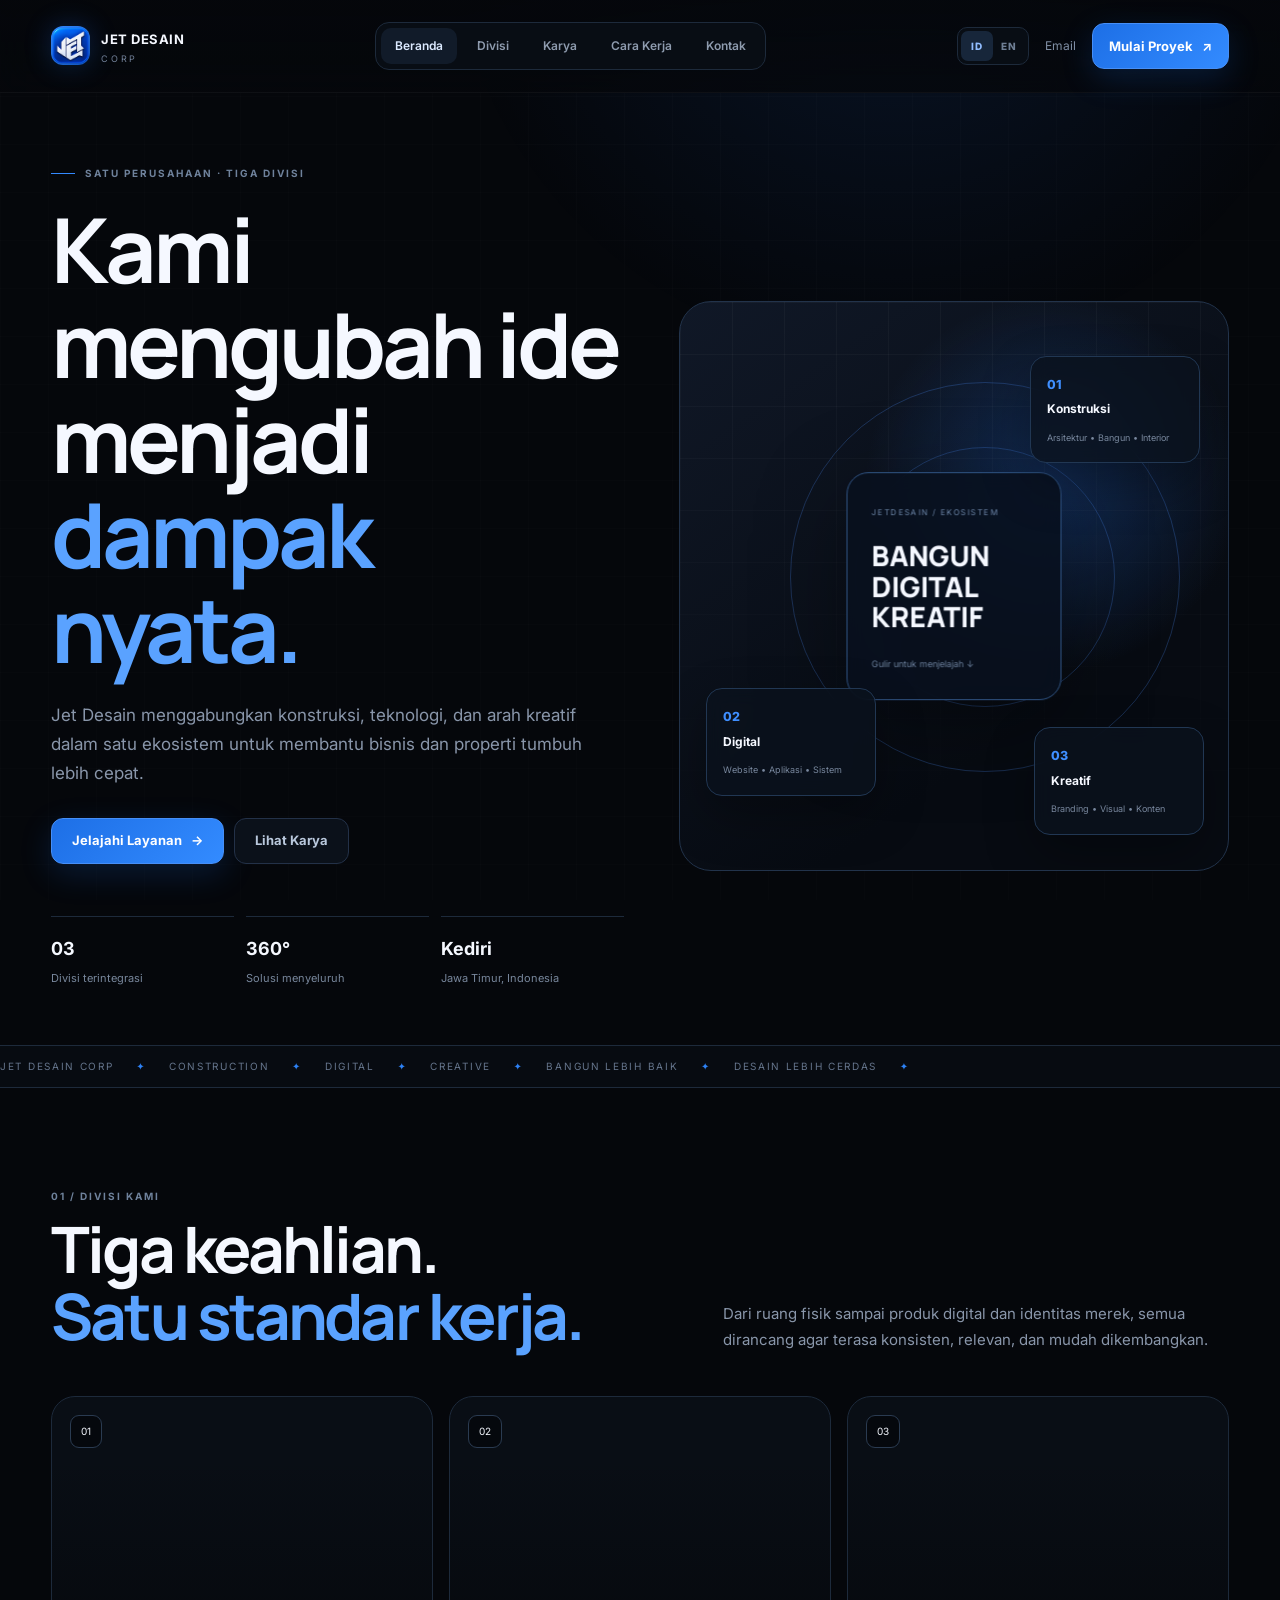
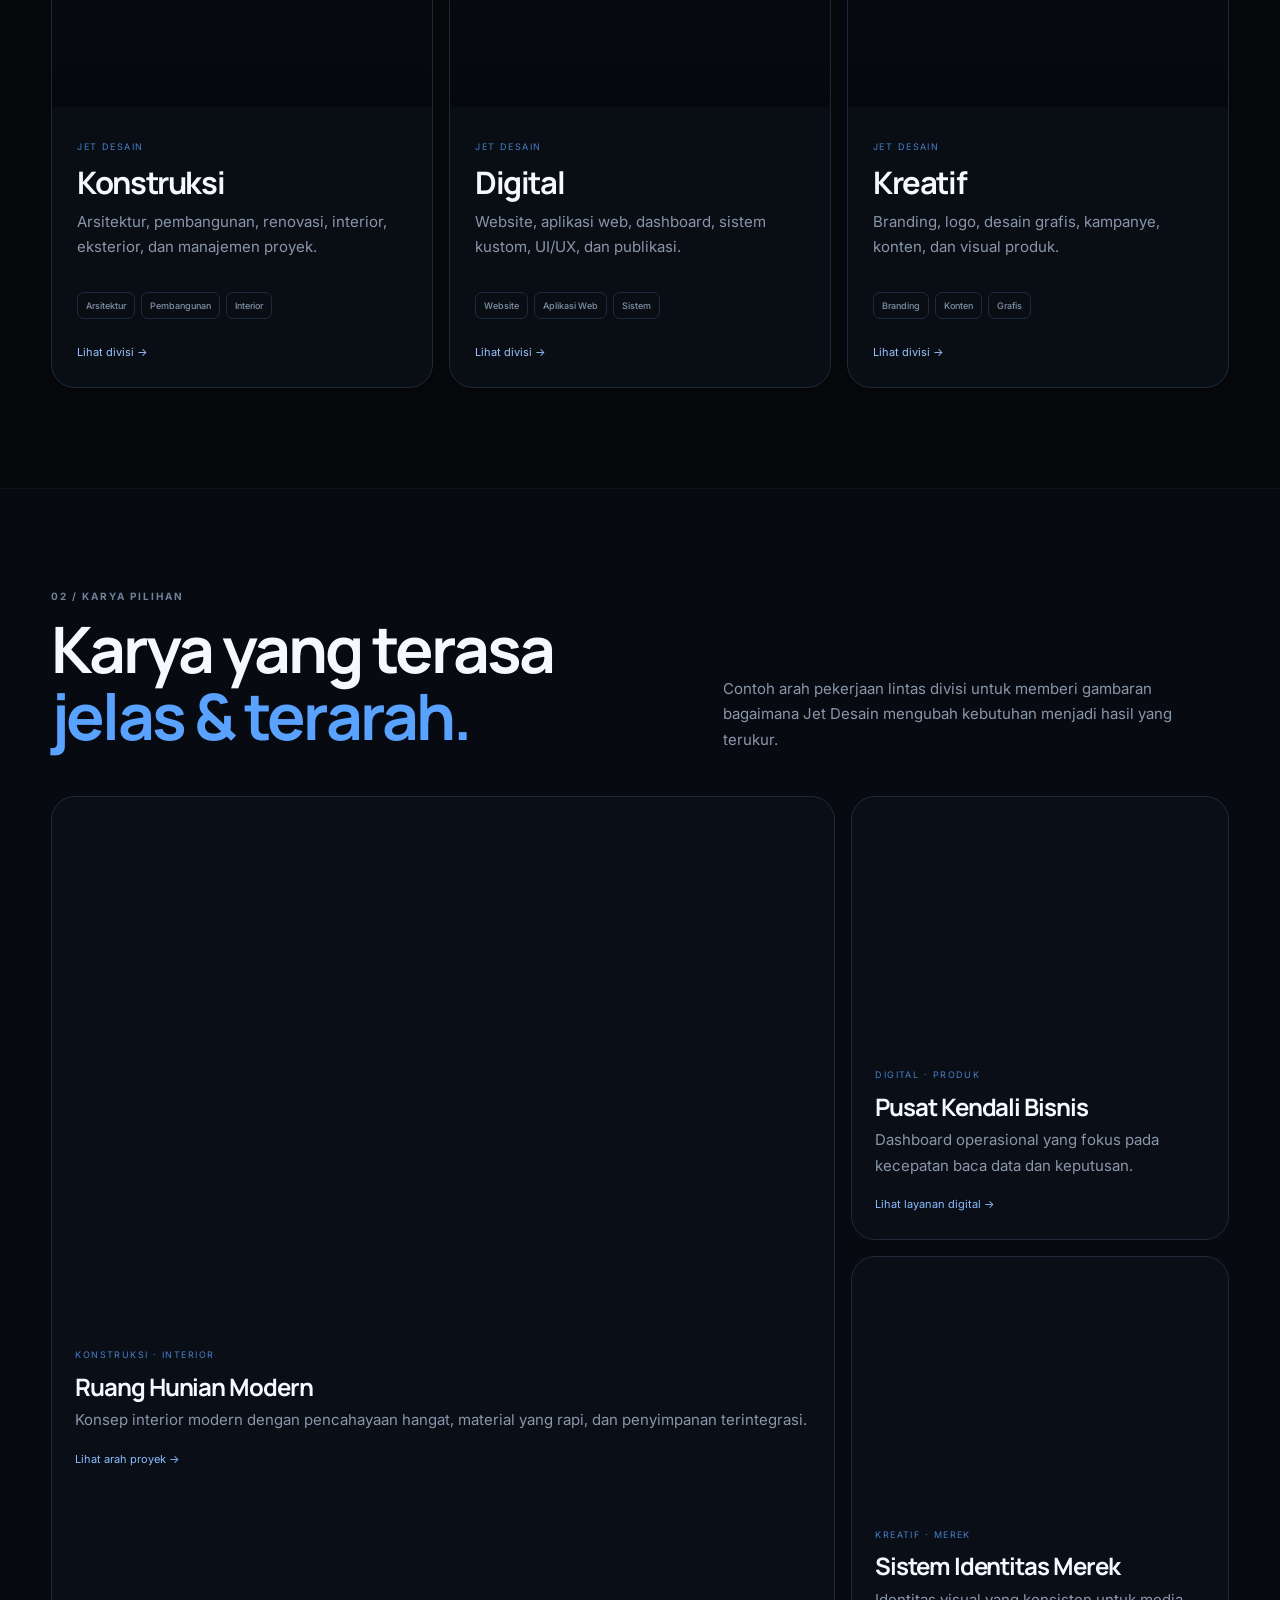
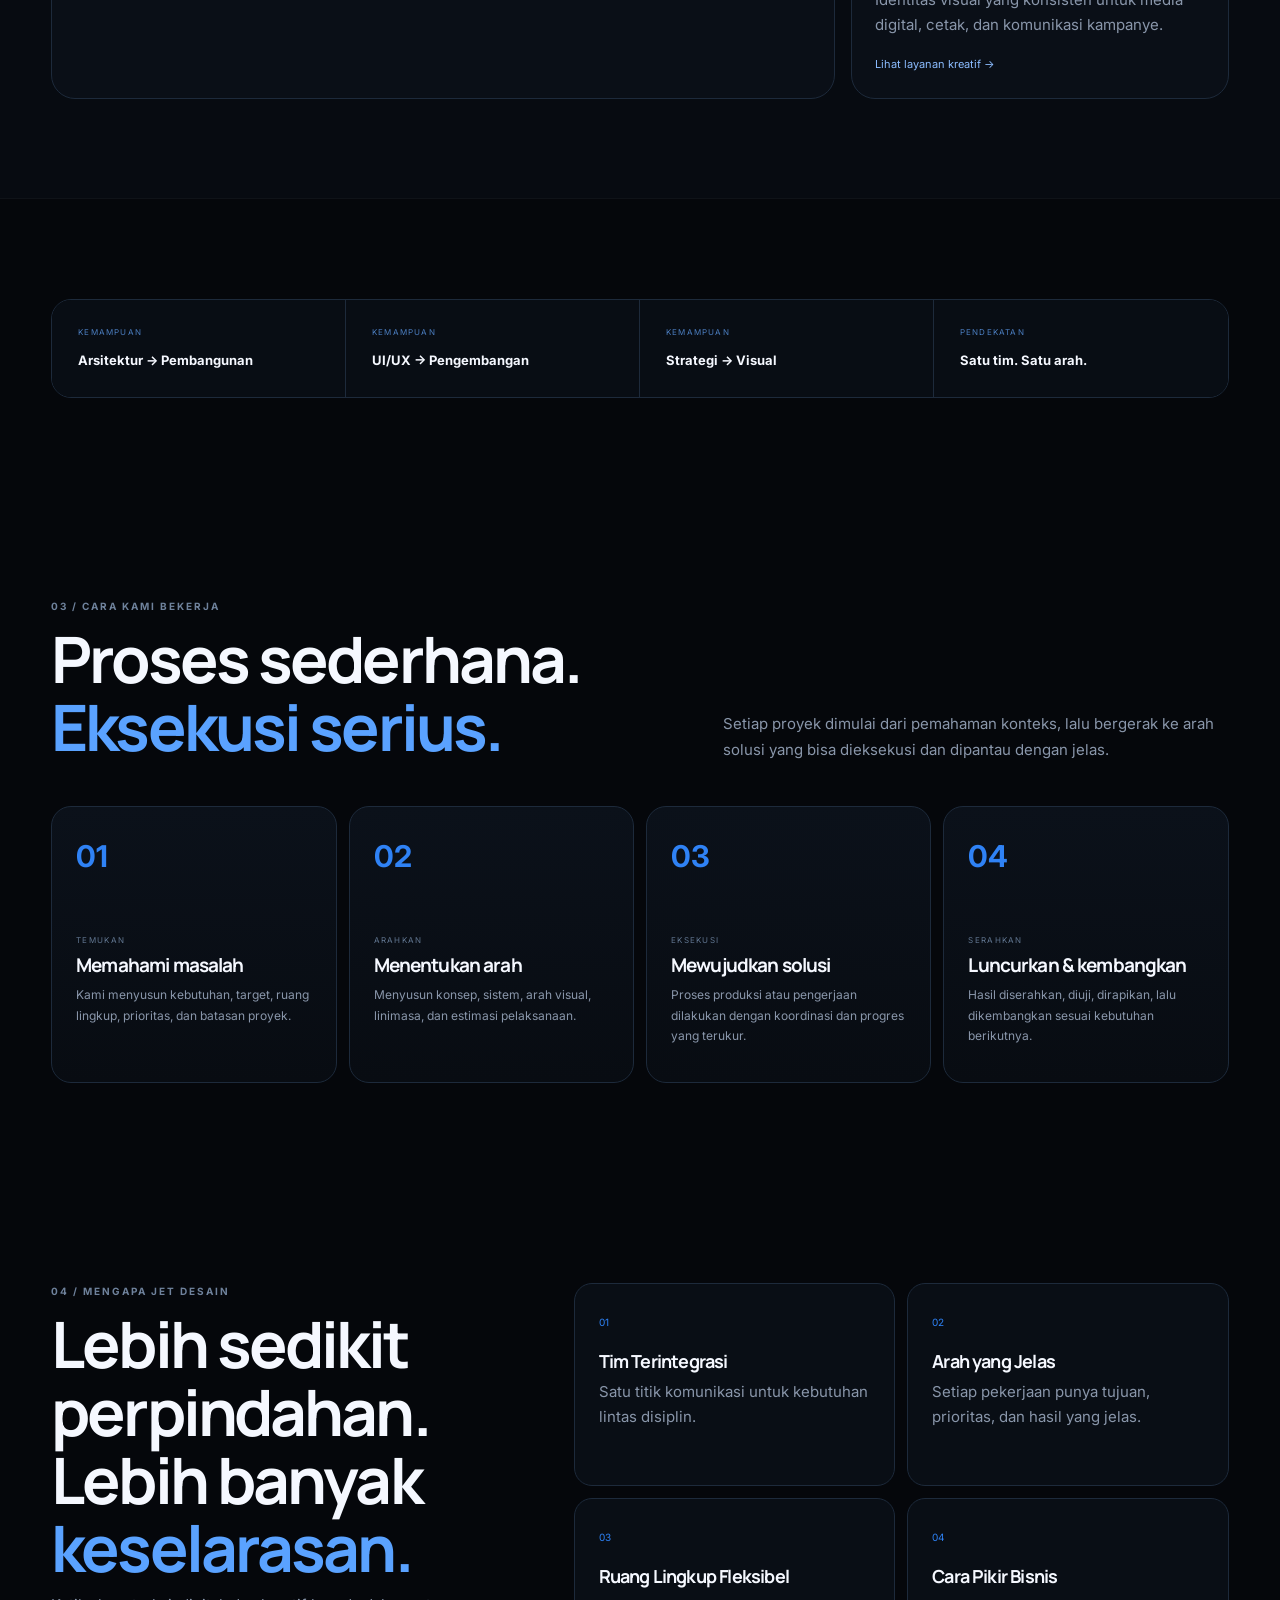
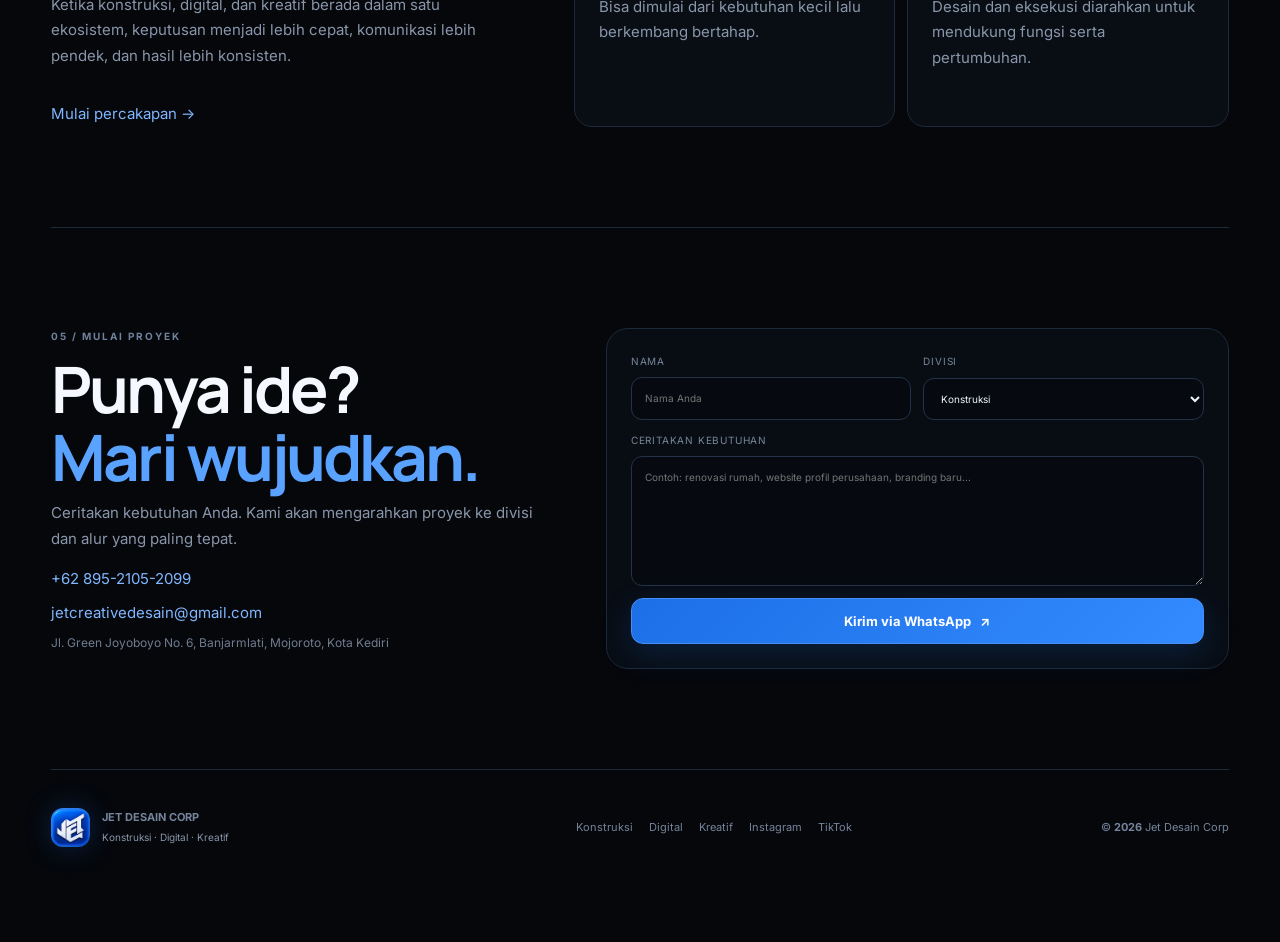
==== commit cb5fe18a: "Gunakan logo baru Jet Desain di seluruh halaman" ====
--- a/index.html
+++ b/index.html
@@ -1,7 +1,7 @@
-<!doctype html><html lang="id"><head><meta charset="utf-8"><meta name="viewport" content="width=device-width,initial-scale=1,viewport-fit=cover"><meta name="theme-color" content="#05070b"><meta name="description" content="Jet Desain Corp — Konstruksi, Digital, dan Kreatif dalam satu ekosistem terintegrasi."><title>Jet Desain Corp — Bangun. Digital. Kreatif.</title><link rel="icon" href="assets/favicon.svg"><link rel="manifest" href="manifest.webmanifest"><link rel="preconnect" href="https://fonts.googleapis.com"><link rel="preconnect" href="https://fonts.gstatic.com" crossorigin><link href="https://fonts.googleapis.com/css2?family=Inter:wght@400;500;600;700;800&family=Manrope:wght@500;600;700;800&display=swap" rel="stylesheet"><link rel="stylesheet" href="assets/style.css?v=app-6"></head><body data-page="home">
-<div class="loader" id="loader"><div class="loader-mark"><span>J</span><b>JET DESAIN</b><small>CORP</small></div><div class="loader-line"><i></i></div></div>
+<!doctype html><html lang="id"><head><meta charset="utf-8"><meta name="viewport" content="width=device-width,initial-scale=1,viewport-fit=cover"><meta name="theme-color" content="#05070b"><meta name="description" content="Jet Desain Corp — Konstruksi, Digital, dan Kreatif dalam satu ekosistem terintegrasi."><title>Jet Desain Corp — Bangun. Digital. Kreatif.</title><link rel="icon" type="image/svg+xml" href="/assets/jet-logo.svg"><link rel="apple-touch-icon" href="/assets/jet-logo.svg"><link rel="manifest" href="manifest.webmanifest"><link rel="preconnect" href="https://fonts.googleapis.com"><link rel="preconnect" href="https://fonts.gstatic.com" crossorigin><link href="https://fonts.googleapis.com/css2?family=Inter:wght@400;500;600;700;800&family=Manrope:wght@500;600;700;800&display=swap" rel="stylesheet"><link rel="stylesheet" href="assets/style.css?v=app-8"></head><body data-page="home">
+<div class="loader" id="loader"><div class="loader-mark"><span class="loader-logo"><img src="/assets/jet-logo.svg" alt="Jet Desain"></span><b>JET DESAIN</b><small>CORP</small></div><div class="loader-line"><i></i></div></div>
 <a class="skip-link" href="#main">Ke konten utama</a>
-<header class="site-header"><div class="nav-shell"><a class="brand" href="/"><span class="brand-icon">J</span><span><b>JET DESAIN</b><small>CORP</small></span></a><nav class="desktop-nav"><a class="active" href="#home">Beranda</a><a href="#divisions">Divisi</a><a href="#showcase">Karya</a><a href="#workflow">Cara Kerja</a><a href="#contact">Kontak</a></nav><div class="nav-actions"><div class="lang-switch" role="group" aria-label="Pilih bahasa"><button type="button" data-lang="id" class="active">ID</button><button type="button" data-lang="en">EN</button></div><a class="nav-link" href="mailto:jetcreativedesain@gmail.com">Email</a><a class="nav-cta" href="https://wa.me/6289521052099" target="_blank" rel="noopener">Mulai Proyek <span>↗</span></a></div></div></header>
+<header class="site-header"><div class="nav-shell"><a class="brand" href="/"><span class="brand-icon"><img src="/assets/jet-logo.svg" alt="Jet Desain"></span><span><b>JET DESAIN</b><small>CORP</small></span></a><nav class="desktop-nav"><a class="active" href="#home">Beranda</a><a href="#divisions">Divisi</a><a href="#showcase">Karya</a><a href="#workflow">Cara Kerja</a><a href="#contact">Kontak</a></nav><div class="nav-actions"><div class="lang-switch" role="group" aria-label="Pilih bahasa"><button type="button" data-lang="id" class="active">ID</button><button type="button" data-lang="en">EN</button></div><a class="nav-link" href="mailto:jetcreativedesain@gmail.com">Email</a><a class="nav-cta" href="https://wa.me/6289521052099" target="_blank" rel="noopener">Mulai Proyek <span>↗</span></a></div></div></header>
 <main id="main">
 <section class="hero-shell reveal" id="home"><div class="hero-copy"><div class="eyebrow"><span></span>SATU PERUSAHAAN · TIGA DIVISI</div><h1>Kami mengubah ide<br>menjadi <em>dampak nyata.</em></h1><p>Jet Desain menggabungkan konstruksi, teknologi, dan arah kreatif dalam satu ekosistem untuk membantu bisnis dan properti tumbuh lebih cepat.</p><div class="hero-actions"><a class="btn-primary" href="#divisions">Jelajahi Layanan <span>→</span></a><a class="btn-secondary" href="#showcase">Lihat Karya</a></div><div class="hero-stats"><div><b>03</b><span>Divisi terintegrasi</span></div><div><b>360°</b><span>Solusi menyeluruh</span></div><div><b>Kediri</b><span>Jawa Timur, Indonesia</span></div></div></div><div class="hero-visual"><div class="visual-grid"></div><div class="orbit orbit-a"></div><div class="orbit orbit-b"></div><div class="core-card"><small>JETDESAIN / EKOSISTEM</small><strong>BANGUN<br>DIGITAL<br>KREATIF</strong><span>Gulir untuk menjelajah ↓</span></div><div class="floating-card fc-a"><small>01</small><b>Konstruksi</b><span>Arsitektur • Bangun • Interior</span></div><div class="floating-card fc-b"><small>02</small><b>Digital</b><span>Website • Aplikasi • Sistem</span></div><div class="floating-card fc-c"><small>03</small><b>Kreatif</b><span>Branding • Visual • Konten</span></div></div></section>
 <section class="ticker"><div>JET DESAIN CORP <span>✦</span> CONSTRUCTION <span>✦</span> DIGITAL <span>✦</span> CREATIVE <span>✦</span> BANGUN LEBIH BAIK <span>✦</span> DESAIN LEBIH CERDAS <span>✦</span></div></section>
@@ -16,6 +16,6 @@
 <section class="section reveal"><div class="why-grid"><div class="why-copy"><span class="kicker">04 / MENGAPA JET DESAIN</span><h2>Lebih sedikit perpindahan.<br>Lebih banyak <em>keselarasan.</em></h2><p>Ketika konstruksi, digital, dan kreatif berada dalam satu ekosistem, keputusan menjadi lebih cepat, komunikasi lebih pendek, dan hasil lebih konsisten.</p><a class="text-link" href="#contact">Mulai percakapan →</a></div><div class="why-cards"><article><span>01</span><h3>Tim Terintegrasi</h3><p>Satu titik komunikasi untuk kebutuhan lintas disiplin.</p></article><article><span>02</span><h3>Arah yang Jelas</h3><p>Setiap pekerjaan punya tujuan, prioritas, dan hasil yang jelas.</p></article><article><span>03</span><h3>Ruang Lingkup Fleksibel</h3><p>Bisa dimulai dari kebutuhan kecil lalu berkembang bertahap.</p></article><article><span>04</span><h3>Cara Pikir Bisnis</h3><p>Desain dan eksekusi diarahkan untuk mendukung fungsi serta pertumbuhan.</p></article></div></div></section>
 <section class="section contact-section reveal" id="contact"><div class="contact-copy"><span class="kicker">05 / MULAI PROYEK</span><h2>Punya ide?<br><em>Mari wujudkan.</em></h2><p>Ceritakan kebutuhan Anda. Kami akan mengarahkan proyek ke divisi dan alur yang paling tepat.</p><div class="contact-meta"><a href="https://wa.me/6289521052099">+62 895-2105-2099</a><a href="mailto:jetcreativedesain@gmail.com">jetcreativedesain@gmail.com</a><span>Jl. Green Joyoboyo No. 6, Banjarmlati, Mojoroto, Kota Kediri</span></div></div><form class="contact-form" id="contact-form"><label>Nama<input name="name" required placeholder="Nama Anda"></label><label>Divisi<select name="division"><option>Konstruksi</option><option>Digital</option><option>Kreatif</option><option>Belum yakin</option></select></label><label class="full">Ceritakan kebutuhan<textarea name="message" required placeholder="Contoh: renovasi rumah, website profil perusahaan, branding baru..."></textarea></label><button class="btn-primary full" type="submit">Kirim via WhatsApp <span>↗</span></button></form></section>
 </main>
-<footer class="site-footer"><div class="footer-brand"><span class="brand-icon">J</span><div><b>JET DESAIN CORP</b><p>Konstruksi · Digital · Kreatif</p></div></div><div class="footer-links"><a href="/construction">Konstruksi</a><a href="/digital">Digital</a><a href="/creative">Kreatif</a><a href="https://instagram.com/jetdesainkediri">Instagram</a><a href="https://tiktok.com/@jet.desain.interior">TikTok</a></div><span>© <b id="year"></b> Jet Desain Corp</span></footer>
+<footer class="site-footer"><div class="footer-brand"><span class="brand-icon"><img src="/assets/jet-logo.svg" alt="Jet Desain"></span><div><b>JET DESAIN CORP</b><p>Konstruksi · Digital · Kreatif</p></div></div><div class="footer-links"><a href="/construction">Konstruksi</a><a href="/digital">Digital</a><a href="/creative">Kreatif</a><a href="https://instagram.com/jetdesainkediri">Instagram</a><a href="https://tiktok.com/@jet.desain.interior">TikTok</a></div><span>© <b id="year"></b> Jet Desain Corp</span></footer>
 <nav class="bottom-nav"><a class="active" href="#home">Beranda</a><a href="#divisions">Divisi</a><a class="main-action" href="https://wa.me/6289521052099">+</a><a href="#showcase">Karya</a><a href="#contact">Kontak</a></nav>
-<script src="assets/script.js?v=app-6"></script></body></html>+<script src="assets/script.js?v=app-8"></script></body></html>
